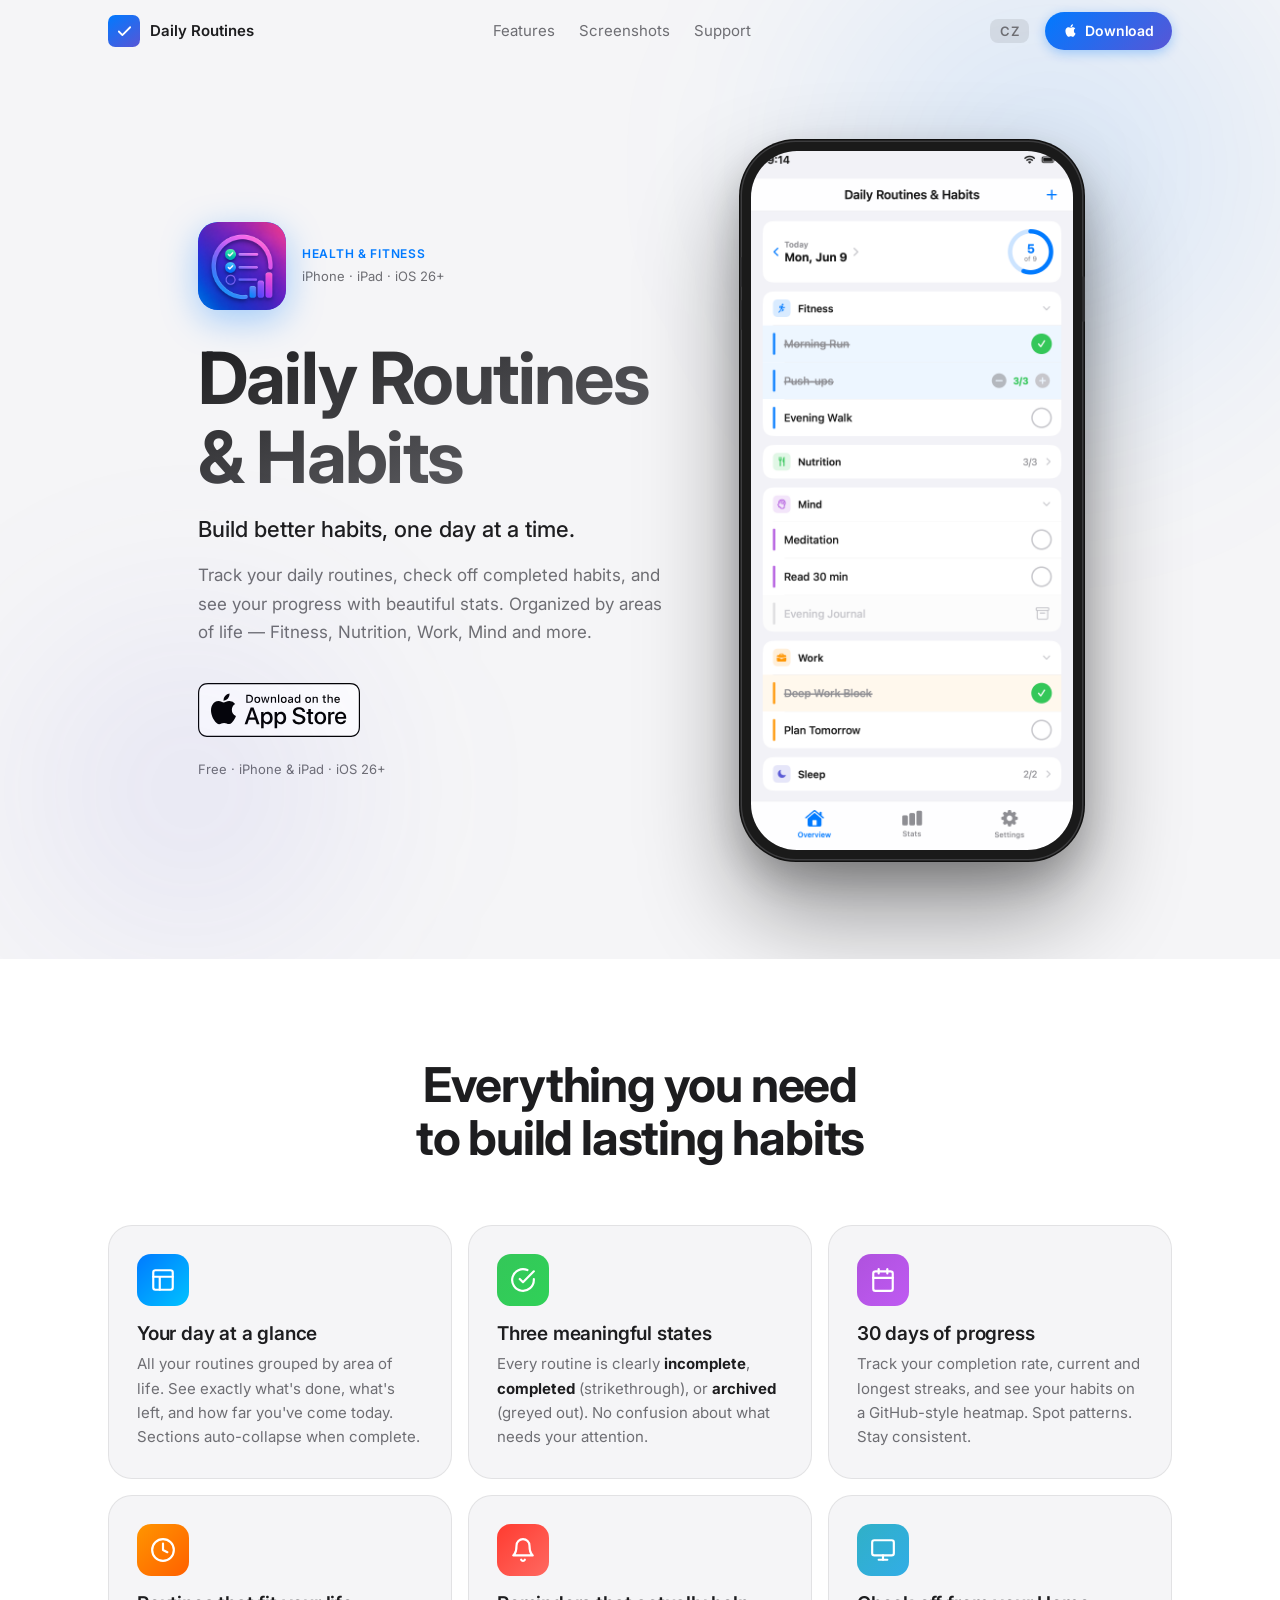
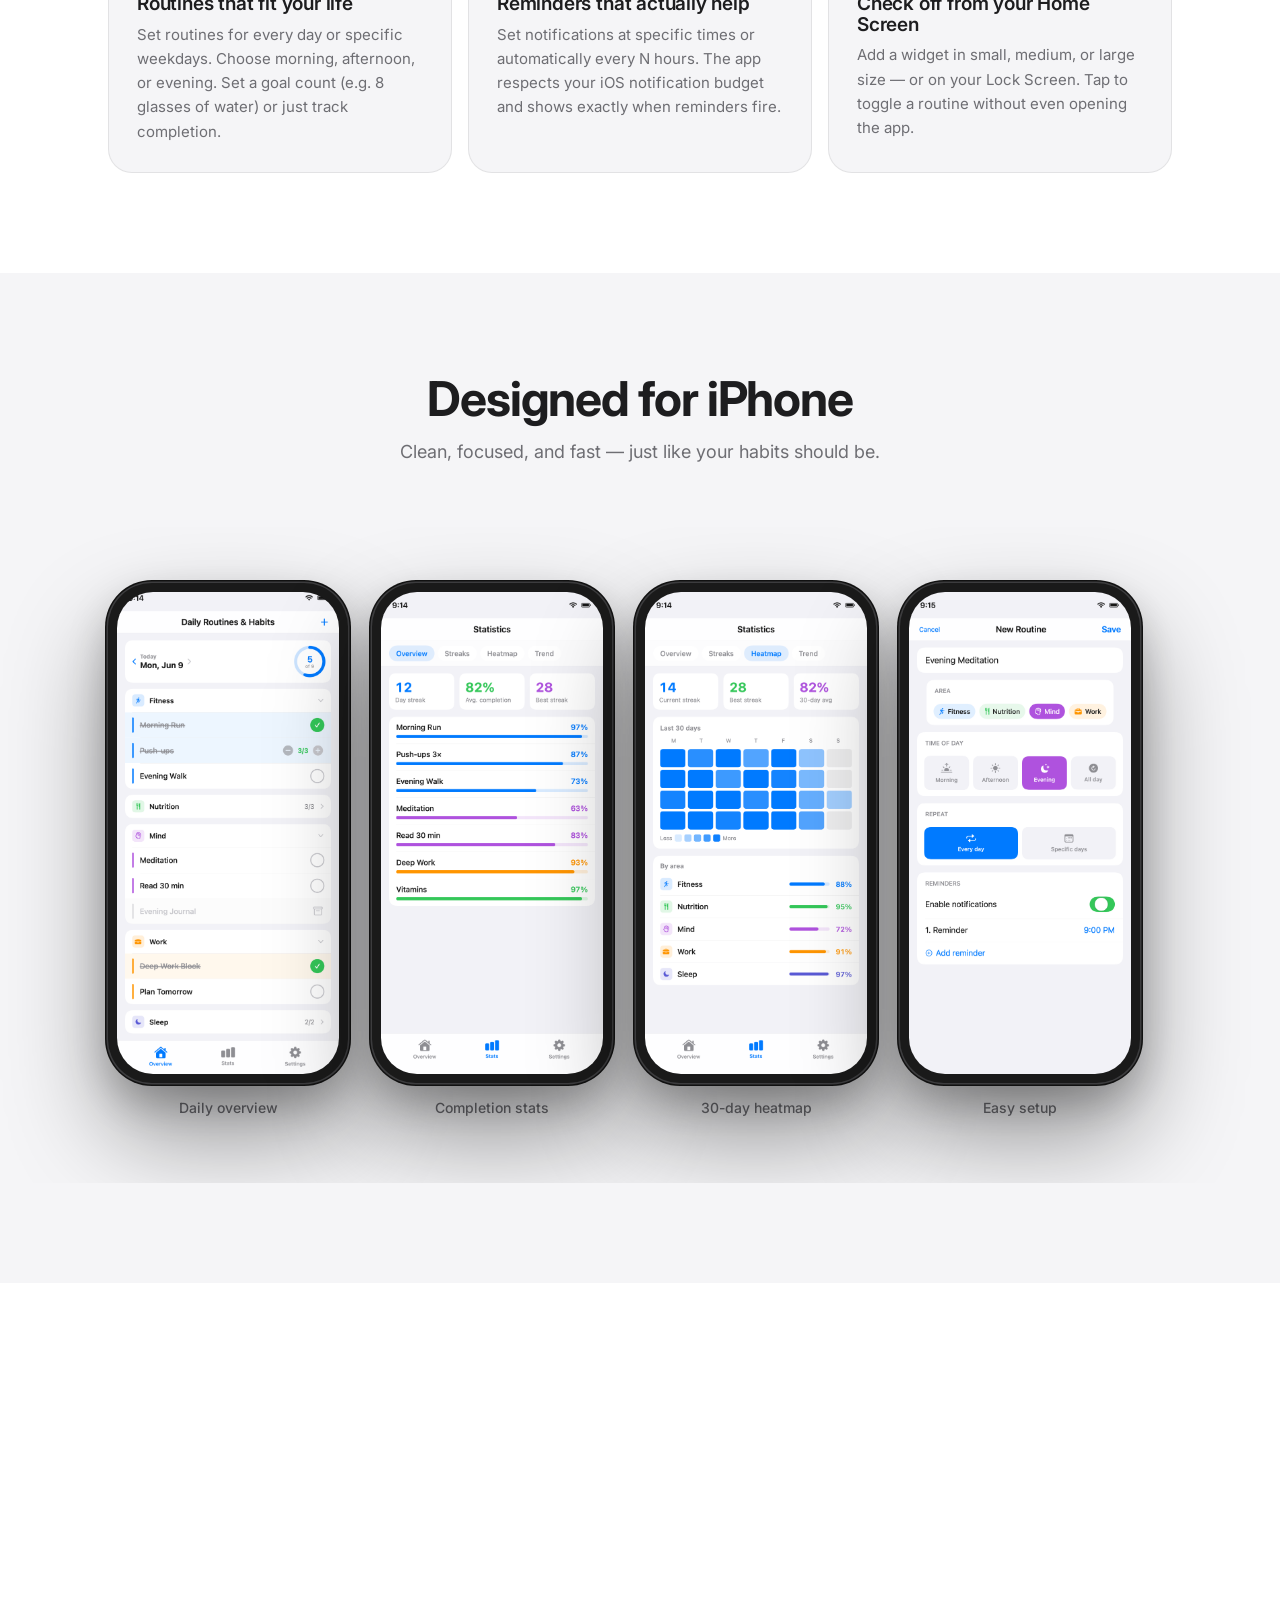
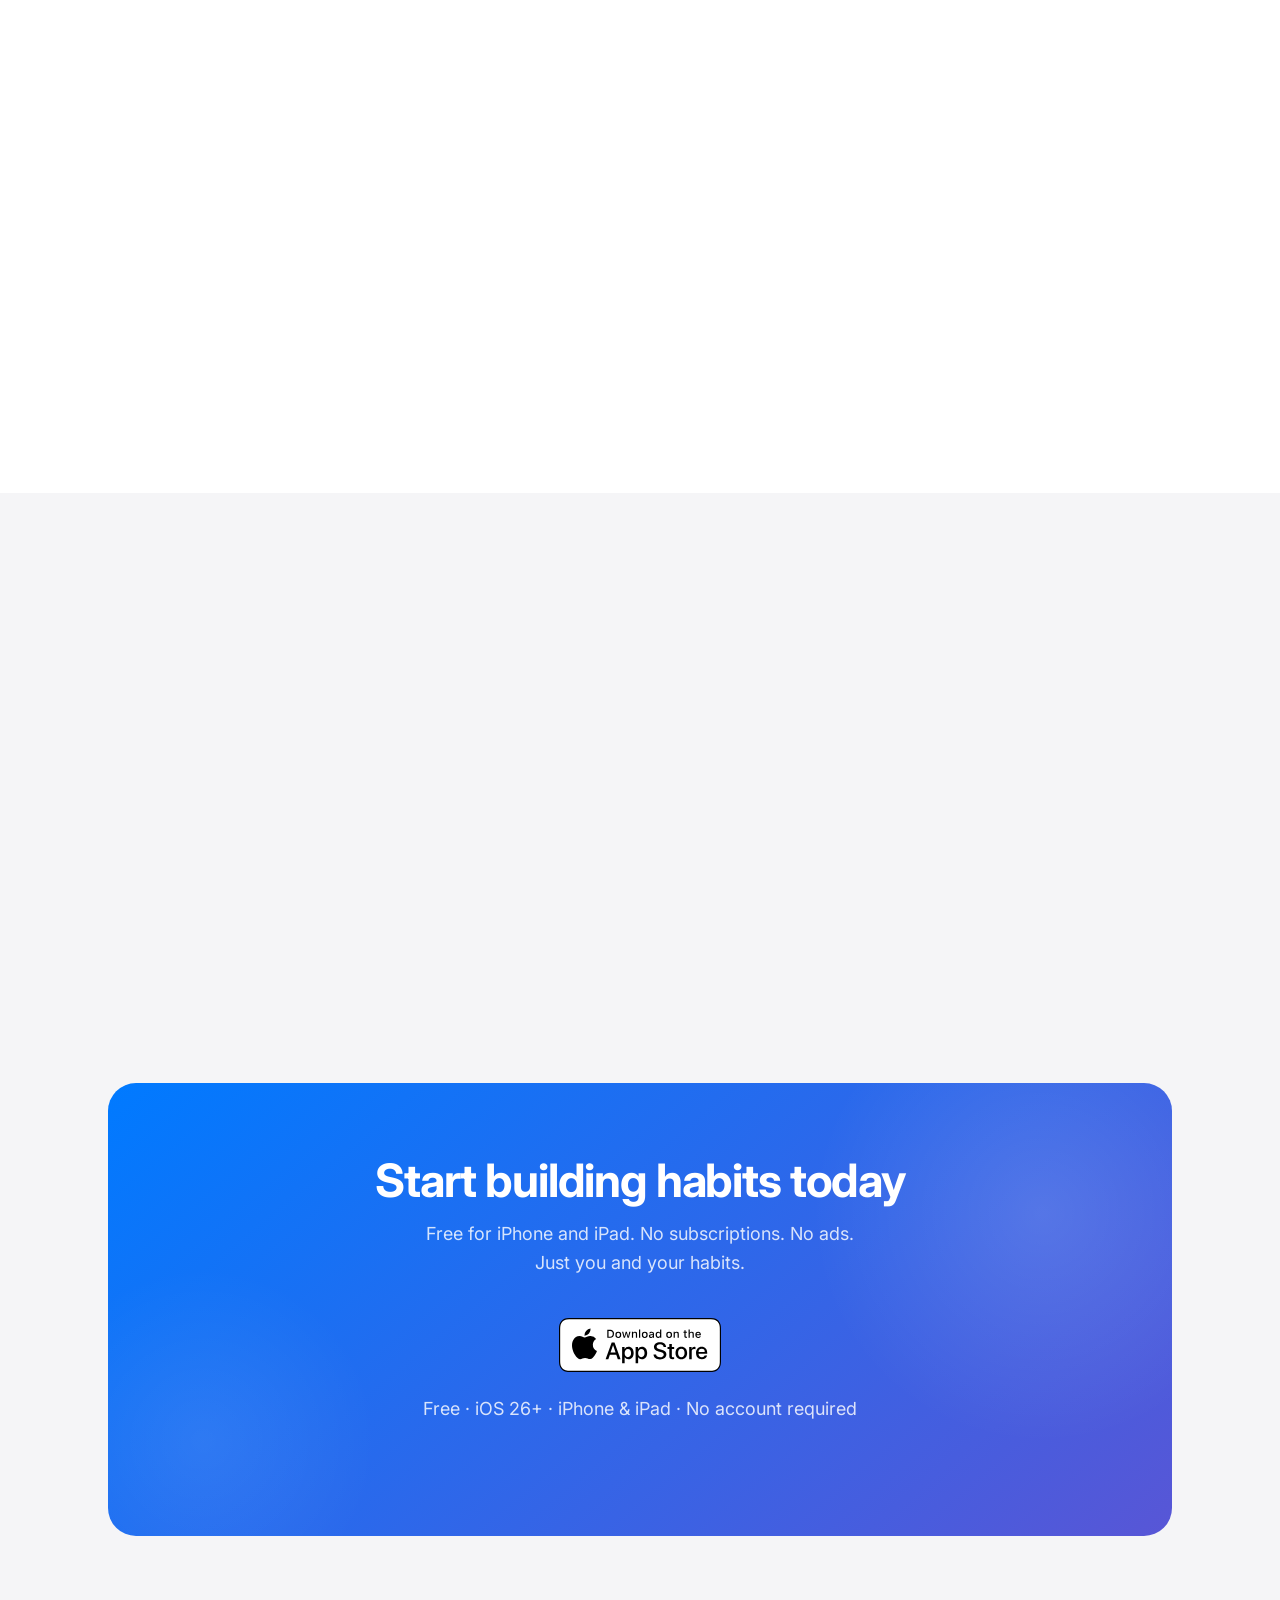
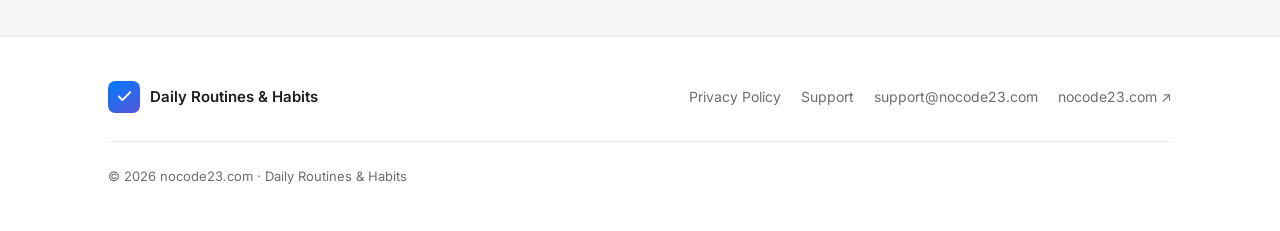
==== index.html @ 72123427 "[www] phone mockup: wider frame, no topbar overlay Hero phone 310×673 → 340×717, gallery 230×500 → 2" ====
<!DOCTYPE html>
<html lang="en">
<head>
  <meta charset="UTF-8">
  <meta name="viewport" content="width=device-width, initial-scale=1.0">
  <title>Daily Routines &amp; Habits — Build better habits, one day at a time</title>
  <meta name="description" content="Track your daily routines and stay consistent. Organize by areas of life, see 30-day stats, and check off habits from your Home Screen widget. Free for iPhone and iPad.">
  <meta property="og:title" content="Daily Routines &amp; Habits">
  <meta property="og:description" content="Build better habits, one day at a time. Free for iPhone and iPad.">
  <meta property="og:image" content="assets/images/01_dashboard.png">
  <meta property="og:type" content="website">
  <meta name="apple-itunes-app" content="app-id=XXXXXXXXX">
  <meta name="theme-color" content="#007AFF">
  <link rel="preconnect" href="https://fonts.googleapis.com">
  <link rel="preconnect" href="https://fonts.gstatic.com" crossorigin>
  <link href="https://fonts.googleapis.com/css2?family=Inter:wght@400;500;600;700&display=swap" rel="stylesheet">
  <link rel="stylesheet" href="assets/css/main.css">
</head>
<body>

<!-- ===================== NAVIGATION ===================== -->
<nav class="nav" id="nav">
  <div class="nav-inner">
    <a href="index.html" class="nav-logo">
      <!-- App icon: swap div for <img src="assets/images/app-icon.png"> when available -->
      <div class="app-icon app-icon--sm">
        <svg class="icon-fallback" viewBox="0 0 24 24" fill="none" stroke="white" stroke-width="2.5" stroke-linecap="round" stroke-linejoin="round" width="17" height="17">
          <polyline points="20 6 9 17 4 12"/>
        </svg>
      </div>
      <span>Daily Routines</span>
    </a>

    <div class="nav-links">
      <a href="#features"><span class="l-en">Features</span><span class="l-cs">Funkce</span></a>
      <a href="#screenshots"><span class="l-en">Screenshots</span><span class="l-cs">Screenshoty</span></a>
      <a href="support.html"><span class="l-en">Support</span><span class="l-cs">Podpora</span></a>
    </div>

    <div class="nav-right">
      <button class="lang-btn" id="langBtn" aria-label="Switch language">CZ</button>
      <a href="#" class="dl-btn dl-btn--sm" target="_blank" rel="noopener" aria-label="Download on the App Store">
        <svg viewBox="0 0 24 24" width="15" height="15">
          <path d="M18.71 19.5c-.83 1.24-1.71 2.45-3.05 2.47-1.34.03-1.77-.79-3.29-.79-1.53 0-2 .77-3.27.82-1.31.05-2.3-1.32-3.14-2.53C4.25 17 2.94 12.45 4.7 9.39c.87-1.52 2.43-2.48 4.12-2.51 1.28-.02 2.5.87 3.29.87.78 0 2.26-1.07 3.8-.91.65.03 2.47.26 3.64 1.98-.09.06-2.17 1.28-2.15 3.81.03 3.02 2.65 4.03 2.68 4.04-.03.07-.42 1.44-1.38 2.83M13 3.5c.73-.83 1.94-1.46 2.94-1.5.13 1.17-.34 2.35-1.04 3.19-.69.85-1.83 1.51-2.95 1.42-.15-1.15.41-2.35 1.05-3.11z"/>
        </svg>
        <span class="l-en">Download</span><span class="l-cs">Stáhnout</span>
      </a>
      <button class="hamburger" id="hamburger" aria-label="Menu" aria-expanded="false">
        <span></span><span></span><span></span>
      </button>
    </div>
  </div>

  <!-- Mobile drawer -->
  <div class="nav-drawer">
    <a href="#features"><span class="l-en">Features</span><span class="l-cs">Funkce</span></a>
    <a href="#screenshots"><span class="l-en">Screenshots</span><span class="l-cs">Screenshoty</span></a>
    <a href="support.html"><span class="l-en">Support</span><span class="l-cs">Podpora</span></a>
    <a href="privacy.html"><span class="l-en">Privacy Policy</span><span class="l-cs">Zásady ochrany</span></a>
    <a href="#" class="dl-btn" target="_blank" rel="noopener">
      <svg viewBox="0 0 24 24" width="15" height="15"><path d="M18.71 19.5c-.83 1.24-1.71 2.45-3.05 2.47-1.34.03-1.77-.79-3.29-.79-1.53 0-2 .77-3.27.82-1.31.05-2.3-1.32-3.14-2.53C4.25 17 2.94 12.45 4.7 9.39c.87-1.52 2.43-2.48 4.12-2.51 1.28-.02 2.5.87 3.29.87.78 0 2.26-1.07 3.8-.91.65.03 2.47.26 3.64 1.98-.09.06-2.17 1.28-2.15 3.81.03 3.02 2.65 4.03 2.68 4.04-.03.07-.42 1.44-1.38 2.83M13 3.5c.73-.83 1.94-1.46 2.94-1.5.13 1.17-.34 2.35-1.04 3.19-.69.85-1.83 1.51-2.95 1.42-.15-1.15.41-2.35 1.05-3.11z"/></svg>
      <span class="l-en">Download</span><span class="l-cs">Stáhnout</span>
    </a>
  </div>
</nav>


<!-- ===================== HERO ===================== -->
<section class="hero">
  <div class="hero-blob-1"></div>
  <div class="hero-blob-2"></div>

  <div class="hero-inner">
    <!-- Left: text -->
    <div class="hero-text reveal">
      <div class="hero-approw">
        <!-- App icon: swap div for <img> when you have app-icon.png -->
        <div class="app-icon app-icon--lg">
          <img class="icon-img" src="assets/images/app-icon.png" alt="Daily Routines icon" onerror="this.style.display='none'">
          <svg class="icon-fallback" viewBox="0 0 24 24" fill="none" stroke="white" stroke-width="2.5" stroke-linecap="round" stroke-linejoin="round" width="46" height="46">
            <polyline points="20 6 9 17 4 12"/>
          </svg>
        </div>
        <div class="hero-appmeta">
          <span class="hero-cat">
            <span class="l-en">Health &amp; Fitness</span>
            <span class="l-cs">Zdraví &amp; Fitness</span>
          </span>
          <span class="hero-platform">iPhone · iPad · iOS 26+</span>
        </div>
      </div>

      <h1 class="hero-h1">
        <span class="hero-h1-text">
          <span class="l-en">Daily Routines<br>&amp; Habits</span>
          <span class="l-cs">Denní rutiny<br>&amp; Návyky</span>
        </span>
      </h1>

      <p class="hero-tagline">
        <span class="l-en">Build better habits, one day at a time.</span>
        <span class="l-cs">Buduj lepší návyky, den za dnem.</span>
      </p>

      <p class="hero-desc">
        <span class="l-en">Track your daily routines, check off completed habits, and see your progress with beautiful stats. Organized by areas of life — Fitness, Nutrition, Work, Mind and more.</span>
        <span class="l-cs">Sleduj denní rutiny, odškrtávej splněné návyky a sleduj pokrok s krásnými statistikami. Organizováno podle oblastí života — Fitness, Výživa, Práce, Mysl a další.</span>
      </p>

      <a href="#" class="appstore-badge" target="_blank" rel="noopener" aria-label="Download on the App Store">
        <img src="assets/images/App_Store_Badge_US-UK_RGB_wht_092917.svg" alt="Download on the App Store">
      </a>

      <p class="hero-free">
        <span class="l-en">Free · iPhone &amp; iPad · iOS 26+</span>
        <span class="l-cs">Zdarma · iPhone &amp; iPad · iOS 26+</span>
      </p>
    </div>

    <!-- Right: phone mockup -->
    <div class="reveal-r">
      <div class="phone phone--hero">
        <div class="phone-screen">
          <picture>
            <source srcset="assets/images/01_dashboard_dark.png" media="(prefers-color-scheme: dark)">
            <img src="assets/images/01_dashboard.png" alt="Daily Routines dashboard" loading="eager">
          </picture>
        </div>
        <div class="phone-btn phone-btn--vu"></div>
        <div class="phone-btn phone-btn--vd"></div>
        <div class="phone-btn phone-btn--pw"></div>
      </div>
    </div>
  </div>
</section>


<!-- ===================== FEATURES ===================== -->
<section class="features section" id="features">
  <div class="container">
    <div class="section-header reveal">
      <h2>
        <span class="l-en">Everything you need<br>to build lasting habits</span>
        <span class="l-cs">Vše, co potřebuješ<br>k budování trvalých návyků</span>
      </h2>
    </div>

    <div class="feat-grid">

      <div class="feat-card reveal">
        <div class="feat-icon" style="background:linear-gradient(135deg,#007AFF,#00C2FF);">
          <svg viewBox="0 0 24 24" stroke-width="2" stroke-linecap="round" stroke-linejoin="round">
            <rect x="3" y="3" width="18" height="18" rx="2"/><path d="M3 9h18M9 21V9"/>
          </svg>
        </div>
        <h3>
          <span class="l-en">Your day at a glance</span>
          <span class="l-cs">Přehled dne na první pohled</span>
        </h3>
        <p>
          <span class="l-en">All your routines grouped by area of life. See exactly what's done, what's left, and how far you've come today. Sections auto-collapse when complete.</span>
          <span class="l-cs">Všechny rutiny seřazené podle oblastí života. Vidíš přesně co je hotovo, co zbývá a jak daleko jsi dnes. Sekce se automaticky sbalí, když jsou všechny rutiny splněny.</span>
        </p>
      </div>

      <div class="feat-card reveal">
        <div class="feat-icon" style="background:linear-gradient(135deg,#34C759,#30D158);">
          <svg viewBox="0 0 24 24" stroke-width="2" stroke-linecap="round" stroke-linejoin="round">
            <path d="M22 11.08V12a10 10 0 1 1-5.93-9.14"/>
            <polyline points="22 4 12 14.01 9 11.01"/>
          </svg>
        </div>
        <h3>
          <span class="l-en">Three meaningful states</span>
          <span class="l-cs">Tři srozumitelné stavy</span>
        </h3>
        <p>
          <span class="l-en">Every routine is clearly <strong>incomplete</strong>, <strong>completed</strong> (strikethrough), or <strong>archived</strong> (greyed out). No confusion about what needs your attention.</span>
          <span class="l-cs">Každá rutina je jasně <strong>nedokončená</strong>, <strong>dokončená</strong> (přeškrtnutá) nebo <strong>archivovaná</strong> (zešedlá). Bez zmatků o tom, co potřebuje tvou pozornost.</span>
        </p>
      </div>

      <div class="feat-card reveal">
        <div class="feat-icon" style="background:linear-gradient(135deg,#AF52DE,#BF5AF2);">
          <svg viewBox="0 0 24 24" stroke-width="2" stroke-linecap="round" stroke-linejoin="round">
            <rect x="3" y="4" width="18" height="18" rx="2"/><line x1="16" y1="2" x2="16" y2="6"/><line x1="8" y1="2" x2="8" y2="6"/><line x1="3" y1="10" x2="21" y2="10"/>
          </svg>
        </div>
        <h3>
          <span class="l-en">30 days of progress</span>
          <span class="l-cs">30 dní pokroku</span>
        </h3>
        <p>
          <span class="l-en">Track your completion rate, current and longest streaks, and see your habits on a GitHub-style heatmap. Spot patterns. Stay consistent.</span>
          <span class="l-cs">Sleduj míru splnění, aktuální a nejdelší série a vizualizuj návyky na GitHub-style tepelné mapě. Objevuj vzorce. Zůstaň konzistentní.</span>
        </p>
      </div>

      <div class="feat-card reveal">
        <div class="feat-icon" style="background:linear-gradient(135deg,#FF9500,#FF6000);">
          <svg viewBox="0 0 24 24" stroke-width="2" stroke-linecap="round" stroke-linejoin="round">
            <circle cx="12" cy="12" r="10"/><polyline points="12 6 12 12 16 14"/>
          </svg>
        </div>
        <h3>
          <span class="l-en">Routines that fit your life</span>
          <span class="l-cs">Rutiny přizpůsobené tvému životu</span>
        </h3>
        <p>
          <span class="l-en">Set routines for every day or specific weekdays. Choose morning, afternoon, or evening. Set a goal count (e.g. 8 glasses of water) or just track completion.</span>
          <span class="l-cs">Nastav rutiny na každý den nebo konkrétní dny v týdnu. Vyber ráno, odpoledne nebo večer. Nastav cílový počet (např. 8 sklenic vody) nebo jen sleduj splnění.</span>
        </p>
      </div>

      <div class="feat-card reveal">
        <div class="feat-icon" style="background:linear-gradient(135deg,#FF3B30,#FF6961);">
          <svg viewBox="0 0 24 24" stroke-width="2" stroke-linecap="round" stroke-linejoin="round">
            <path d="M18 8A6 6 0 0 0 6 8c0 7-3 9-3 9h18s-3-2-3-9"/>
            <path d="M13.73 21a2 2 0 0 1-3.46 0"/>
          </svg>
        </div>
        <h3>
          <span class="l-en">Reminders that actually help</span>
          <span class="l-cs">Připomínky, které skutečně pomáhají</span>
        </h3>
        <p>
          <span class="l-en">Set notifications at specific times or automatically every N hours. The app respects your iOS notification budget and shows exactly when reminders fire.</span>
          <span class="l-cs">Nastav oznámení v konkrétní časy nebo automaticky každých N hodin. Aplikace respektuje iOS limit oznámení a zobrazí přesně kdy každé připomínání zazvoní.</span>
        </p>
      </div>

      <div class="feat-card reveal">
        <div class="feat-icon" style="background:linear-gradient(135deg,#30B0C7,#32ADE6);">
          <svg viewBox="0 0 24 24" stroke-width="2" stroke-linecap="round" stroke-linejoin="round">
            <rect x="2" y="3" width="20" height="14" rx="2"/><line x1="8" y1="21" x2="16" y2="21"/><line x1="12" y1="17" x2="12" y2="21"/>
          </svg>
        </div>
        <h3>
          <span class="l-en">Check off from your Home Screen</span>
          <span class="l-cs">Odškrtávej z plochy</span>
        </h3>
        <p>
          <span class="l-en">Add a widget in small, medium, or large size — or on your Lock Screen. Tap to toggle a routine without even opening the app.</span>
          <span class="l-cs">Přidej widget v malé, střední nebo velké velikosti — nebo na uzamčenou obrazovku. Tapni pro přepnutí rutiny, aniž bys otevíral aplikaci.</span>
        </p>
      </div>

    </div>
  </div>
</section>


<!-- ===================== SCREENSHOTS ===================== -->
<section class="screenshots section" id="screenshots">
  <div class="container">
    <div class="section-header reveal">
      <h2>
        <span class="l-en">Designed for iPhone</span>
        <span class="l-cs">Navrženo pro iPhone</span>
      </h2>
      <p class="section-sub">
        <span class="l-en">Clean, focused, and fast — just like your habits should be.</span>
        <span class="l-cs">Čisté, přehledné a rychlé — stejně jako tvoje návyky by měly být.</span>
      </p>
    </div>
  </div>

  <div class="ss-scroll">
    <div class="ss-track">

      <div class="ss-item reveal">
        <div class="phone phone--gallery">
          <div class="phone-screen">
            <picture>
              <source srcset="assets/images/01_dashboard_dark.png" media="(prefers-color-scheme: dark)">
              <img src="assets/images/01_dashboard.png" alt="Daily overview" loading="lazy">
            </picture>
          </div>
        </div>
        <p class="ss-label">
          <span class="l-en">Daily overview</span>
          <span class="l-cs">Denní přehled</span>
        </p>
      </div>

      <div class="ss-item reveal">
        <div class="phone phone--gallery">
          <div class="phone-screen">
            <picture>
              <source srcset="assets/images/02_stats_overview_dark.png" media="(prefers-color-scheme: dark)">
              <img src="assets/images/02_stats_overview.png" alt="Completion stats" loading="lazy">
            </picture>
          </div>
        </div>
        <p class="ss-label">
          <span class="l-en">Completion stats</span>
          <span class="l-cs">Statistiky splnění</span>
        </p>
      </div>

      <div class="ss-item reveal">
        <div class="phone phone--gallery">
          <div class="phone-screen">
            <picture>
              <source srcset="assets/images/03_stats_heatmap_dark.png" media="(prefers-color-scheme: dark)">
              <img src="assets/images/03_stats_heatmap.png" alt="30-day heatmap" loading="lazy">
            </picture>
          </div>
        </div>
        <p class="ss-label">
          <span class="l-en">30-day heatmap</span>
          <span class="l-cs">30denní tepelná mapa</span>
        </p>
      </div>

      <div class="ss-item reveal">
        <div class="phone phone--gallery">
          <div class="phone-screen">
            <picture>
              <source srcset="assets/images/04_add_routine_dark.png" media="(prefers-color-scheme: dark)">
              <img src="assets/images/04_add_routine.png" alt="Easy setup" loading="lazy">
            </picture>
          </div>
        </div>
        <p class="ss-label">
          <span class="l-en">Easy setup</span>
          <span class="l-cs">Snadné nastavení</span>
        </p>
      </div>

    </div>
  </div>
</section>


<!-- ===================== HOW IT WORKS ===================== -->
<section class="howto section">
  <div class="container">
    <div class="section-header reveal">
      <h2>
        <span class="l-en">Simple by design</span>
        <span class="l-cs">Jednoduché od začátku</span>
      </h2>
      <p class="section-sub">
        <span class="l-en">From setup to streak in minutes.</span>
        <span class="l-cs">Od nastavení k sérii za minuty.</span>
      </p>
    </div>

    <div class="steps-wrap">

      <div class="step reveal">
        <div class="step-num">1</div>
        <div class="step-body">
          <h3>
            <span class="l-en">Add your routines</span>
            <span class="l-cs">Přidej své rutiny</span>
          </h3>
          <p>
            <span class="l-en">Create routines and assign them to areas of life. Set when you want to do them and how often.</span>
            <span class="l-cs">Vytvoř rutiny a přiřaď je k oblastem života. Nastav kdy je chceš dělat a jak často.</span>
          </p>
        </div>
      </div>

      <div class="step reveal">
        <div class="step-num">2</div>
        <div class="step-body">
          <h3>
            <span class="l-en">Check them off daily</span>
            <span class="l-cs">Každý den je odškrtávej</span>
          </h3>
          <p>
            <span class="l-en">Open the app each day and mark routines as complete. Swipe to edit, archive, or delete.</span>
            <span class="l-cs">Každý den otevři aplikaci a označ rutiny jako splněné. Přejeď pro úpravu, archivaci nebo smazání.</span>
          </p>
        </div>
      </div>

      <div class="step reveal">
        <div class="step-num">3</div>
        <div class="step-body">
          <h3>
            <span class="l-en">Watch your streaks grow</span>
            <span class="l-cs">Sleduj jak rostou tvé série</span>
          </h3>
          <p>
            <span class="l-en">The app tracks your consistency over 30 days with streaks, averages, and a visual heatmap.</span>
            <span class="l-cs">Aplikace sleduje tvou konzistenci za 30 dní pomocí sérií, průměrů a vizuální tepelné mapy.</span>
          </p>
        </div>
      </div>

      <div class="step reveal">
        <div class="step-num">4</div>
        <div class="step-body">
          <h3>
            <span class="l-en">Never miss a beat</span>
            <span class="l-cs">Nikdy nezapomeň</span>
          </h3>
          <p>
            <span class="l-en">Set reminders and add a widget to stay on track without extra effort.</span>
            <span class="l-cs">Nastav připomínání a přidej widget, aby ses udržel na správné cestě bez extra úsilí.</span>
          </p>
        </div>
      </div>

    </div>
  </div>
</section>


<!-- ===================== AREAS ===================== -->
<section class="section">
  <div class="container">
    <div class="section-header reveal">
      <h2>
        <span class="l-en">Organized by what matters</span>
        <span class="l-cs">Organizované podle toho, na čem záleží</span>
      </h2>
      <p class="section-sub">
        <span class="l-en">Start with 6 built-in areas or create your own with custom icons and colors.</span>
        <span class="l-cs">Začni s 6 přednastavenými oblastmi nebo si vytvoř vlastní s ikonami a barvami podle tebe.</span>
      </p>
    </div>

    <div class="areas-grid reveal">
      <div class="area-chip" style="--area-c:#007AFF;">
        <span class="area-emoji">🏃</span>
        <span class="l-en">Fitness</span>
        <span class="l-cs">Fitness</span>
      </div>
      <div class="area-chip" style="--area-c:#34C759;">
        <span class="area-emoji">🥗</span>
        <span class="l-en">Nutrition</span>
        <span class="l-cs">Výživa</span>
      </div>
      <div class="area-chip" style="--area-c:#FF9500;">
        <span class="area-emoji">💼</span>
        <span class="l-en">Work</span>
        <span class="l-cs">Práce</span>
      </div>
      <div class="area-chip" style="--area-c:#AF52DE;">
        <span class="area-emoji">🧠</span>
        <span class="l-en">Mind</span>
        <span class="l-cs">Mysl</span>
      </div>
      <div class="area-chip" style="--area-c:#007AFF;">
        <span class="area-emoji">✨</span>
        <span class="l-en">Hygiene</span>
        <span class="l-cs">Hygiena</span>
      </div>
      <div class="area-chip" style="--area-c:#5856D6;">
        <span class="area-emoji">🌙</span>
        <span class="l-en">Sleep</span>
        <span class="l-cs">Spánek</span>
      </div>
    </div>
  </div>
</section>


<!-- ===================== CTA ===================== -->
<section class="section" id="download">
  <div class="container">
    <div class="cta-card reveal">
      <h2>
        <span class="l-en">Start building habits today</span>
        <span class="l-cs">Začni budovat návyky ještě dnes</span>
      </h2>
      <p>
        <span class="l-en">Free for iPhone and iPad. No subscriptions. No ads. Just you and your habits.</span>
        <span class="l-cs">Zdarma pro iPhone a iPad. Žádná předplatná. Žádné reklamy. Jen ty a tvé návyky.</span>
      </p>
      <a href="#" class="appstore-badge" target="_blank" rel="noopener" aria-label="Download on the App Store">
        <img src="assets/images/App_Store_Badge_US-UK_RGB_wht_092917.svg" alt="Download on the App Store">
      </a>
      <p class="cta-meta">
        <span class="l-en">Free · iOS 26+ · iPhone &amp; iPad · No account required</span>
        <span class="l-cs">Zdarma · iOS 26+ · iPhone &amp; iPad · Bez registrace</span>
      </p>
    </div>
  </div>
</section>


<!-- ===================== FOOTER ===================== -->
<footer class="footer">
  <div class="container">
    <div class="footer-row">
      <div class="footer-brand">
        <div class="app-icon app-icon--sm">
          <svg class="icon-fallback" viewBox="0 0 24 24" fill="none" stroke="white" stroke-width="2.5" stroke-linecap="round" stroke-linejoin="round" width="17" height="17">
            <polyline points="20 6 9 17 4 12"/>
          </svg>
        </div>
        <span>Daily Routines &amp; Habits</span>
      </div>
      <nav class="footer-nav">
        <a href="privacy.html">
          <span class="l-en">Privacy Policy</span>
          <span class="l-cs">Zásady ochrany</span>
        </a>
        <a href="support.html">
          <span class="l-en">Support</span>
          <span class="l-cs">Podpora</span>
        </a>
        <a href="mailto:support@nocode23.com">support@nocode23.com</a>
        <a href="https://nocode23.com" target="_blank" rel="noopener">nocode23.com ↗</a>
      </nav>
    </div>
    <p class="footer-copy">© 2026 nocode23.com · Daily Routines &amp; Habits</p>
  </div>
</footer>

<script src="assets/js/main.js"></script>
</body>
</html>
---- assets/css/main.css ----
/* =============================================
   Daily Routines & Habits — main.css
   ============================================= */

/* --- Variables --- */
:root {
  --blue:   #007AFF;
  --green:  #34C759;
  --purple: #AF52DE;
  --orange: #FF9500;
  --red:    #FF3B30;
  --teal:   #30B0C7;
  --indigo: #5856D6;

  --bg:          #F5F5F7;
  --bg-alt:      #FFFFFF;
  --card:        #FFFFFF;
  --card-glass:  rgba(255, 255, 255, 0.78);
  --text:        #1D1D1F;
  --text-2:      #6E6E73;
  --border:      rgba(0, 0, 0, 0.08);
  --shadow-sm:   rgba(0, 0, 0, 0.06);
  --shadow-md:   rgba(0, 0, 0, 0.12);

  --r-phone: 46px;
  --r-xl:    24px;
  --r-lg:    18px;
  --r-md:    12px;

  --section-v: 100px;
}

@media (prefers-color-scheme: dark) {
  :root {
    --bg:         #000000;
    --bg-alt:     #0D0D0D;
    --card:       #1C1C1E;
    --card-glass: rgba(20, 20, 22, 0.80);
    --text:       #F5F5F7;
    --text-2:     #86868B;
    --border:     rgba(255, 255, 255, 0.10);
    --shadow-sm:  rgba(0, 0, 0, 0.25);
    --shadow-md:  rgba(0, 0, 0, 0.45);
  }
}

/* --- Reset --- */
*, *::before, *::after { box-sizing: border-box; margin: 0; padding: 0; }
html { scroll-behavior: smooth; -webkit-text-size-adjust: 100%; }
body {
  font-family: -apple-system, BlinkMacSystemFont, 'SF Pro Text', 'Inter', system-ui, sans-serif;
  background: var(--bg);
  color: var(--text);
  line-height: 1.6;
  overflow-x: hidden;
  -webkit-font-smoothing: antialiased;
}
img { max-width: 100%; height: auto; display: block; }
a { color: var(--blue); text-decoration: none; }
a:hover { text-decoration: underline; }
button { cursor: pointer; }

/* --- Typography --- */
h1, h2, h3, h4 {
  font-family: -apple-system, BlinkMacSystemFont, 'SF Pro Display', 'Inter', system-ui, sans-serif;
  line-height: 1.1;
  letter-spacing: -0.025em;
}
h1 { font-size: clamp(40px, 6vw, 72px); font-weight: 700; }
h2 { font-size: clamp(28px, 4vw, 48px); font-weight: 700; }
h3 { font-size: 19px; font-weight: 600; letter-spacing: -0.01em; }

/* --- i18n --- */
.l-cs        { display: none; }
.l-cs-block  { display: none; }
[lang="cs"] .l-en       { display: none; }
[lang="cs"] .l-cs       { display: inline; }
[lang="cs"] .l-cs-block { display: block; }
[lang="cs"] .l-en-block { display: none; }

/* --- Layout --- */
.container {
  max-width: 1120px;
  margin: 0 auto;
  padding: 0 28px;
}
.section { padding: var(--section-v) 0; }

.section-header {
  text-align: center;
  margin-bottom: 60px;
}
.section-header h2 { margin-bottom: 12px; }
.section-sub {
  font-size: 18px;
  color: var(--text-2);
  max-width: 520px;
  margin: 0 auto;
  line-height: 1.6;
}

/* --- Reveal Animations --- */
.reveal, .reveal-r {
  opacity: 0;
  transition:
    opacity  0.7s cubic-bezier(0.16, 1, 0.3, 1),
    transform 0.7s cubic-bezier(0.16, 1, 0.3, 1);
}
.reveal   { transform: translateY(32px); }
.reveal-r { transform: translateX(52px); transition-delay: 0.08s; }
.reveal.in, .reveal-r.in { opacity: 1; transform: none; }

/* --- App Icon --- */
.app-icon {
  position: relative;
  border-radius: 22.5%;
  background: linear-gradient(145deg, #007AFF 0%, #5856D6 100%);
  display: flex;
  align-items: center;
  justify-content: center;
  flex-shrink: 0;
  overflow: hidden;
}
.app-icon--lg { width: 88px; height: 88px; box-shadow: 0 10px 36px rgba(0, 122, 255, 0.35); }
.app-icon--lg svg { width: 46px; height: 46px; }
.app-icon--sm { width: 32px; height: 32px; }
.app-icon--sm svg { width: 17px; height: 17px; }
.app-icon img.icon-img {
  position: absolute;
  inset: 0;
  width: 100%;
  height: 100%;
  object-fit: cover;
  z-index: 2;
  border-radius: inherit;
}
.app-icon .icon-fallback { z-index: 1; position: relative; }

/* --- Download Button --- */
.dl-btn {
  display: inline-flex;
  align-items: center;
  gap: 9px;
  background: linear-gradient(135deg, #007AFF 0%, #5856D6 100%);
  color: #fff;
  padding: 13px 26px;
  border-radius: 100px;
  font-size: 17px;
  font-weight: 600;
  letter-spacing: -0.01em;
  text-decoration: none;
  user-select: none;
  box-shadow: 0 4px 18px rgba(0, 122, 255, 0.38);
  transition: transform 0.2s ease, box-shadow 0.2s ease, filter 0.2s ease;
}
.dl-btn svg { fill: #fff; flex-shrink: 0; }
.dl-btn:hover {
  transform: translateY(-2px);
  box-shadow: 0 8px 28px rgba(0, 122, 255, 0.52);
  filter: brightness(1.08);
  text-decoration: none;
  color: #fff;
}
.dl-btn:active { transform: scale(0.96); filter: brightness(0.96); }

/* Nav size variant */
.dl-btn--sm {
  font-size: 14px;
  padding: 8px 18px;
  gap: 7px;
  box-shadow: 0 3px 12px rgba(0, 122, 255, 0.32);
}

/* --- App Store Badge (hero + CTA) --- */
.appstore-badge {
  display: inline-block;
  text-decoration: none;
  transition: opacity 0.2s, transform 0.18s;
}
.appstore-badge:hover { opacity: 0.82; transform: translateY(-2px); text-decoration: none; }
.appstore-badge:active { transform: scale(0.97); }
.appstore-badge img { display: block; height: 54px; width: auto; }

/* --- Navigation --- */
.nav {
  position: fixed;
  top: 0; left: 0; right: 0;
  z-index: 200;
  transition: background 0.3s, border-color 0.3s, backdrop-filter 0.3s;
}
.nav.scrolled {
  background: var(--card-glass);
  backdrop-filter: blur(24px) saturate(1.8);
  -webkit-backdrop-filter: blur(24px) saturate(1.8);
  border-bottom: 1px solid var(--border);
}
.nav-inner {
  max-width: 1120px;
  margin: 0 auto;
  padding: 0 28px;
  height: 62px;
  display: flex;
  align-items: center;
  justify-content: space-between;
  gap: 24px;
}
.nav-logo {
  display: flex;
  align-items: center;
  gap: 10px;
  color: var(--text);
  font-weight: 600;
  font-size: 15px;
  flex-shrink: 0;
}
.nav-logo:hover { text-decoration: none; }

.nav-links {
  display: flex;
  align-items: center;
  gap: 24px;
}
.nav-links a {
  color: var(--text-2);
  font-size: 15px;
  font-weight: 400;
  transition: color 0.2s;
}
.nav-links a:hover { color: var(--text); text-decoration: none; }
.nav-cta { color: var(--blue) !important; font-weight: 500 !important; }

.nav-right { display: flex; align-items: center; gap: 16px; }

.lang-btn {
  font-size: 13px;
  font-weight: 600;
  color: var(--text-2);
  background: var(--border);
  border: none;
  padding: 4px 10px;
  border-radius: 8px;
  font-family: inherit;
  letter-spacing: 0.04em;
  transition: color 0.2s, background 0.2s;
}
.lang-btn:hover { color: var(--text); }

.hamburger {
  display: none;
  flex-direction: column;
  justify-content: center;
  align-items: center;
  gap: 5px;
  width: 36px;
  height: 36px;
  background: none;
  border: none;
  padding: 4px;
}
.hamburger span {
  display: block;
  height: 1.5px;
  width: 22px;
  background: var(--text);
  border-radius: 2px;
  transition: all 0.3s cubic-bezier(0.16, 1, 0.3, 1);
  transform-origin: center;
}
.nav.open .hamburger span:nth-child(1) { transform: translateY(6.5px) rotate(45deg); }
.nav.open .hamburger span:nth-child(2) { opacity: 0; transform: scaleX(0); }
.nav.open .hamburger span:nth-child(3) { transform: translateY(-6.5px) rotate(-45deg); }

/* Mobile nav drawer */
.nav-drawer {
  display: none;
  flex-direction: column;
  gap: 4px;
  padding: 8px 20px 16px;
  background: var(--card-glass);
  backdrop-filter: blur(24px) saturate(1.8);
  -webkit-backdrop-filter: blur(24px) saturate(1.8);
  border-bottom: 1px solid var(--border);
}
.nav.open .nav-drawer { display: flex; }
.nav-drawer a {
  color: var(--text);
  font-size: 16px;
  font-weight: 500;
  padding: 12px 8px;
  border-bottom: 1px solid var(--border);
}
.nav-drawer a:last-child { border-bottom: none; }
.nav-drawer .dl-btn {
  border-bottom: none;
  margin-top: 8px;
  align-self: flex-start;
  padding: 10px 20px;
  font-size: 14px;
  color: #fff;
  gap: 7px;
}
.nav-drawer .dl-btn:hover { color: #fff; }
.nav-drawer a:hover { text-decoration: none; color: var(--blue); }

/* --- Phone Mockup --- */
.phone {
  position: relative;
  background: #1A1A1A;
  border-radius: var(--r-phone);
  padding: 9px;
  box-shadow:
    0 0 0 1.5px #3C3C3E,
    0 0 0 3px #111,
    0 50px 100px rgba(0,0,0,0.42),
    0 18px 40px rgba(0,0,0,0.22);
  flex-shrink: 0;
}
.phone-screen {
  width: 100%;
  height: 100%;
  border-radius: calc(var(--r-phone) - 10px);
  overflow: hidden;
  background: #000;
  /* Fix blurry images in Safari with overflow+border-radius */
  -webkit-transform: translateZ(0);
  transform: translateZ(0);
  -webkit-backface-visibility: hidden;
  backface-visibility: hidden;
}
.phone-screen picture,
.phone-screen img {
  width: 100%;
  height: 100%;
  display: block;
  object-fit: cover;
  object-position: top center;
  -webkit-backface-visibility: hidden;
  backface-visibility: hidden;
}
.phone-btn {
  position: absolute;
  background: #2C2C2E;
  border-radius: 2px;
}
.phone-btn--vu { left: -2.5px; top: 115px; width: 2.5px; height: 30px; }
.phone-btn--vd { left: -2.5px; top: 158px; width: 2.5px; height: 30px; }
.phone-btn--pw { right: -2.5px; top: 134px; width: 2.5px; height: 46px; }

/* Hero phone — 340×717 matches screenshot ratio 1320:2868 = 0.460 → no cropping */
.phone--hero {
  width: 340px;
  height: 717px;
  border-radius: 54px;
  animation: float 4.5s ease-in-out infinite;
  will-change: transform;
  -webkit-backface-visibility: hidden;
  backface-visibility: hidden;
}
.phone--hero .phone-screen { border-radius: 46px; }

/* Gallery phones — 240×500 matches same ratio → no cropping */
.phone--gallery {
  width: 240px;
  height: 500px;
  border-radius: 44px;
}
.phone--gallery .phone-screen { border-radius: 36px; }

@keyframes float {
  0%, 100% { transform: translateY(0); }
  50% { transform: translateY(-16px); }
}

/* --- Hero --- */
.hero {
  min-height: 100vh;
  display: flex;
  align-items: center;
  padding-top: 62px;
  position: relative;
  overflow: hidden;
}
.hero-blob-1,
.hero-blob-2 {
  position: absolute;
  border-radius: 50%;
  pointer-events: none;
  filter: blur(80px);
}
.hero-blob-1 {
  width: 700px; height: 700px;
  top: -180px; right: -120px;
  background: radial-gradient(circle, rgba(0,122,255,0.13) 0%, transparent 70%);
}
.hero-blob-2 {
  width: 500px; height: 500px;
  bottom: -80px; left: -60px;
  background: radial-gradient(circle, rgba(88,86,214,0.11) 0%, transparent 70%);
}
.hero-inner {
  max-width: 1120px;
  margin: 0 auto;
  padding: 80px 28px 100px;
  display: grid;
  grid-template-columns: 1fr auto;
  gap: 64px;
  align-items: center;
}
.hero-text { max-width: 560px; }

.hero-approw {
  display: flex;
  align-items: center;
  gap: 16px;
  margin-bottom: 28px;
}
.hero-appmeta { display: flex; flex-direction: column; gap: 3px; }
.hero-cat {
  font-size: 12px;
  font-weight: 600;
  color: var(--blue);
  letter-spacing: 0.06em;
  text-transform: uppercase;
}
.hero-platform {
  font-size: 13px;
  color: var(--text-2);
}

.hero-h1 {
  margin-bottom: 16px;
}
.hero-h1-text {
  display: block;
  background: linear-gradient(160deg, var(--text) 0%, var(--text-2) 100%);
  -webkit-background-clip: text;
  -webkit-text-fill-color: transparent;
  background-clip: text;
}

.hero-tagline {
  font-size: clamp(17px, 2.2vw, 22px);
  font-weight: 500;
  color: var(--text);
  margin-bottom: 14px;
  -webkit-text-fill-color: var(--text);
}
.hero-desc {
  font-size: 17px;
  color: var(--text-2);
  line-height: 1.68;
  margin-bottom: 36px;
  max-width: 480px;
}
.hero-free {
  margin-top: 14px;
  font-size: 13px;
  color: var(--text-2);
}

/* --- Features --- */
.features { background: var(--bg-alt); }
.feat-grid {
  display: grid;
  grid-template-columns: repeat(3, 1fr);
  gap: 16px;
}
.feat-card {
  background: var(--bg);
  border: 1px solid var(--border);
  border-radius: var(--r-xl);
  padding: 28px;
  transition: transform 0.3s ease, box-shadow 0.3s ease,
              opacity 0.7s cubic-bezier(0.16, 1, 0.3, 1),
              translate 0.7s cubic-bezier(0.16, 1, 0.3, 1);
}
.feat-card:hover { transform: translateY(-4px); box-shadow: 0 14px 48px var(--shadow-md); }

/* Stagger delays */
.feat-card:nth-child(1) { transition-delay: 0.00s; }
.feat-card:nth-child(2) { transition-delay: 0.07s; }
.feat-card:nth-child(3) { transition-delay: 0.14s; }
.feat-card:nth-child(4) { transition-delay: 0.07s; }
.feat-card:nth-child(5) { transition-delay: 0.14s; }
.feat-card:nth-child(6) { transition-delay: 0.21s; }

.feat-icon {
  width: 52px;
  height: 52px;
  border-radius: 14px;
  display: flex;
  align-items: center;
  justify-content: center;
  margin-bottom: 18px;
}
.feat-icon svg { width: 26px; height: 26px; color: #fff; stroke: #fff; fill: none; }
.feat-card h3 { margin-bottom: 8px; }
.feat-card p {
  font-size: 15px;
  color: var(--text-2);
  line-height: 1.62;
}
.feat-card strong { color: var(--text); }

/* --- Screenshots --- */
.screenshots { overflow: hidden; }
.ss-scroll {
  overflow-x: auto;
  -webkit-overflow-scrolling: touch;
  scrollbar-width: none;
  padding: 16px 0 48px;
  cursor: grab;
}
.ss-scroll:active { cursor: grabbing; }
.ss-scroll::-webkit-scrollbar { display: none; }
.ss-track {
  display: flex;
  gap: 24px;
  padding: 16px calc((100vw - 1120px) / 2 + 28px);
  width: max-content;
  align-items: flex-end;
}
.ss-item {
  display: flex;
  flex-direction: column;
  align-items: center;
  gap: 14px;
  transition: opacity 0.7s cubic-bezier(0.16, 1, 0.3, 1),
              transform 0.7s cubic-bezier(0.16, 1, 0.3, 1);
}
.ss-item:nth-child(2) { padding-top: 24px; }
.ss-item:nth-child(3) { padding-top: 12px; }
.ss-label {
  font-size: 14px;
  color: var(--text-2);
  font-weight: 500;
}

/* --- How it works --- */
.howto { background: var(--bg-alt); }
.steps-wrap {
  max-width: 640px;
  margin: 0 auto;
}
.step {
  display: flex;
  gap: 24px;
  position: relative;
  padding-bottom: 44px;
}
.step:last-child { padding-bottom: 0; }
.step:not(:last-child)::after {
  content: '';
  position: absolute;
  left: 19px;
  top: 48px;
  bottom: 0;
  width: 1px;
  background: var(--border);
}
.step-num {
  width: 40px;
  height: 40px;
  border-radius: 50%;
  background: var(--blue);
  color: #fff;
  display: flex;
  align-items: center;
  justify-content: center;
  font-weight: 700;
  font-size: 16px;
  flex-shrink: 0;
  z-index: 1;
}
.step-body { padding-top: 8px; }
.step-body h3 { margin-bottom: 6px; }
.step-body p { font-size: 16px; color: var(--text-2); line-height: 1.65; }

/* --- Areas --- */
.areas-grid {
  display: flex;
  flex-wrap: wrap;
  gap: 12px;
  justify-content: center;
  max-width: 680px;
  margin: 0 auto;
}
.area-chip {
  display: flex;
  align-items: center;
  gap: 8px;
  padding: 11px 20px;
  background: var(--card);
  border: 1.5px solid var(--area-c, var(--blue));
  border-radius: 100px;
  font-size: 15px;
  font-weight: 500;
  color: var(--area-c, var(--blue));
  transition: transform 0.2s ease, background 0.2s ease;
}
.area-chip:hover { transform: scale(1.06); }
.area-emoji { font-size: 17px; line-height: 1; }

/* --- CTA --- */
.cta-card {
  background: linear-gradient(140deg, #007AFF 0%, #5856D6 100%);
  border-radius: 28px;
  padding: 72px 48px;
  text-align: center;
  position: relative;
  overflow: hidden;
}
.cta-card::before {
  content: '';
  position: absolute;
  top: -120px; right: -120px;
  width: 500px; height: 500px;
  background: radial-gradient(circle, rgba(255,255,255,0.13) 0%, transparent 65%);
  pointer-events: none;
}
.cta-card::after {
  content: '';
  position: absolute;
  bottom: -80px; left: -80px;
  width: 350px; height: 350px;
  background: radial-gradient(circle, rgba(255,255,255,0.08) 0%, transparent 70%);
  pointer-events: none;
}
.cta-card h2 { color: #fff; font-size: clamp(28px, 4vw, 46px); margin-bottom: 14px; }
.cta-card > p {
  font-size: 18px;
  color: rgba(255,255,255,0.82);
  margin-bottom: 40px;
  max-width: 460px;
  margin-left: auto;
  margin-right: auto;
  line-height: 1.6;
}
.cta-meta { margin-top: 16px; font-size: 13px; color: rgba(255,255,255,0.55); }

/* --- Footer --- */
.footer {
  background: var(--bg-alt);
  border-top: 1px solid var(--border);
  padding: 44px 0;
}
.footer-row {
  display: flex;
  align-items: center;
  justify-content: space-between;
  flex-wrap: wrap;
  gap: 20px;
  margin-bottom: 28px;
}
.footer-brand {
  display: flex;
  align-items: center;
  gap: 10px;
  font-weight: 600;
  font-size: 15px;
  color: var(--text);
}
.footer-nav { display: flex; flex-wrap: wrap; gap: 8px 20px; }
.footer-nav a {
  font-size: 14px;
  color: var(--text-2);
  transition: color 0.2s;
}
.footer-nav a:hover { color: var(--text); text-decoration: none; }
.footer-copy {
  font-size: 13px;
  color: var(--text-2);
  padding-top: 24px;
  border-top: 1px solid var(--border);
}

/* --- Inner Pages (Privacy, Support) --- */
.page-top {
  padding: 128px 28px 56px;
  text-align: center;
}
.page-top h1 { font-size: clamp(32px, 5vw, 56px); margin-bottom: 10px; }
.page-top .page-date { font-size: 14px; color: var(--text-2); }

.page-body {
  max-width: 720px;
  margin: 0 auto;
  padding: 0 28px 96px;
}

/* Prose */
.prose section { margin-bottom: 48px; }
.prose h2 {
  font-size: 22px;
  font-weight: 600;
  letter-spacing: -0.01em;
  margin-bottom: 12px;
  color: var(--text);
}
.prose p {
  font-size: 16px;
  color: var(--text-2);
  line-height: 1.72;
  margin-bottom: 14px;
}
.prose ul {
  list-style: none;
  padding: 0;
  margin-bottom: 14px;
}
.prose ul li {
  font-size: 16px;
  color: var(--text-2);
  line-height: 1.7;
  padding-left: 18px;
  position: relative;
  margin-bottom: 5px;
}
.prose ul li::before {
  content: '—';
  position: absolute;
  left: 0;
  color: var(--text-2);
  opacity: 0.5;
}
.prose a { color: var(--blue); }

/* FAQ */
.faq-section { margin-bottom: 56px; }
.faq-section h2 {
  font-size: 26px;
  font-weight: 700;
  margin-bottom: 24px;
  letter-spacing: -0.02em;
}
.faq-list { display: flex; flex-direction: column; gap: 10px; }
.faq-item {
  background: var(--card);
  border: 1px solid var(--border);
  border-radius: var(--r-lg);
  overflow: hidden;
}
.faq-q {
  width: 100%;
  text-align: left;
  background: none;
  border: none;
  padding: 18px 22px;
  font-size: 15px;
  font-weight: 600;
  color: var(--text);
  font-family: inherit;
  display: flex;
  justify-content: space-between;
  align-items: center;
  gap: 16px;
  transition: background 0.15s;
  line-height: 1.4;
}
.faq-q:hover { background: var(--bg); }
.faq-chevron {
  width: 18px;
  height: 18px;
  flex-shrink: 0;
  color: var(--text-2);
  transition: transform 0.3s cubic-bezier(0.16, 1, 0.3, 1);
  stroke: currentColor;
  fill: none;
  stroke-width: 2;
  stroke-linecap: round;
  stroke-linejoin: round;
}
.faq-item.open .faq-chevron { transform: rotate(180deg); }
.faq-a {
  max-height: 0;
  overflow: hidden;
  transition: max-height 0.35s cubic-bezier(0.16, 1, 0.3, 1);
}
.faq-item.open .faq-a { max-height: 300px; }
.faq-a p {
  padding: 0 22px 18px;
  font-size: 15px;
  color: var(--text-2);
  line-height: 1.68;
  margin: 0;
}

/* Contact card */
.contact-box {
  background: var(--card);
  border: 1px solid var(--border);
  border-radius: var(--r-xl);
  padding: 44px;
  text-align: center;
}
.contact-box h2 { font-size: 26px; margin-bottom: 10px; }
.contact-box p { color: var(--text-2); font-size: 16px; margin-bottom: 24px; line-height: 1.6; }
.contact-btn {
  display: inline-flex;
  align-items: center;
  gap: 8px;
  background: var(--blue);
  color: #fff;
  padding: 13px 26px;
  border-radius: 13px;
  font-weight: 600;
  font-size: 15px;
  text-decoration: none;
  transition: opacity 0.2s, transform 0.2s;
}
.contact-btn:hover { opacity: 0.85; transform: translateY(-1px); text-decoration: none; }
.contact-btn svg { fill: #fff; }

/* Privacy header chip */
.privacy-chip {
  display: inline-flex;
  align-items: center;
  gap: 6px;
  background: var(--card);
  border: 1px solid var(--border);
  border-radius: 100px;
  padding: 6px 16px;
  font-size: 13px;
  color: var(--text-2);
  margin-bottom: 16px;
}
.privacy-chip svg { color: var(--green); stroke: currentColor; fill: none; stroke-width: 2; stroke-linecap: round; stroke-linejoin: round; }

/* --- Responsive --- */
@media (max-width: 960px) {
  .feat-grid { grid-template-columns: repeat(2, 1fr); }
}

@media (max-width: 768px) {
  :root { --section-v: 64px; }

  .hero-inner {
    grid-template-columns: 1fr;
    padding: 72px 24px 80px;
    gap: 56px;
    text-align: center;
  }
  .hero-text { max-width: 100%; display: flex; flex-direction: column; align-items: center; }
  .hero-approw { justify-content: center; }
  .hero-desc { max-width: 100%; }

  .phone--hero { width: 270px; height: 570px; }

  .nav-links { display: none; }
  .nav-right .dl-btn { display: none; }
  .hamburger { display: flex; }

  .feat-grid { grid-template-columns: 1fr; gap: 12px; }

  .ss-track { padding: 16px 24px; }

  .cta-card { padding: 48px 28px; }

  .footer-row { flex-direction: column; align-items: flex-start; gap: 14px; }

  .contact-box { padding: 32px 24px; }
}

@media (max-width: 430px) {
  .phone--hero { width: 240px; height: 506px; }
  .hero-inner { padding: 64px 20px 72px; }
  .container { padding: 0 20px; }
}
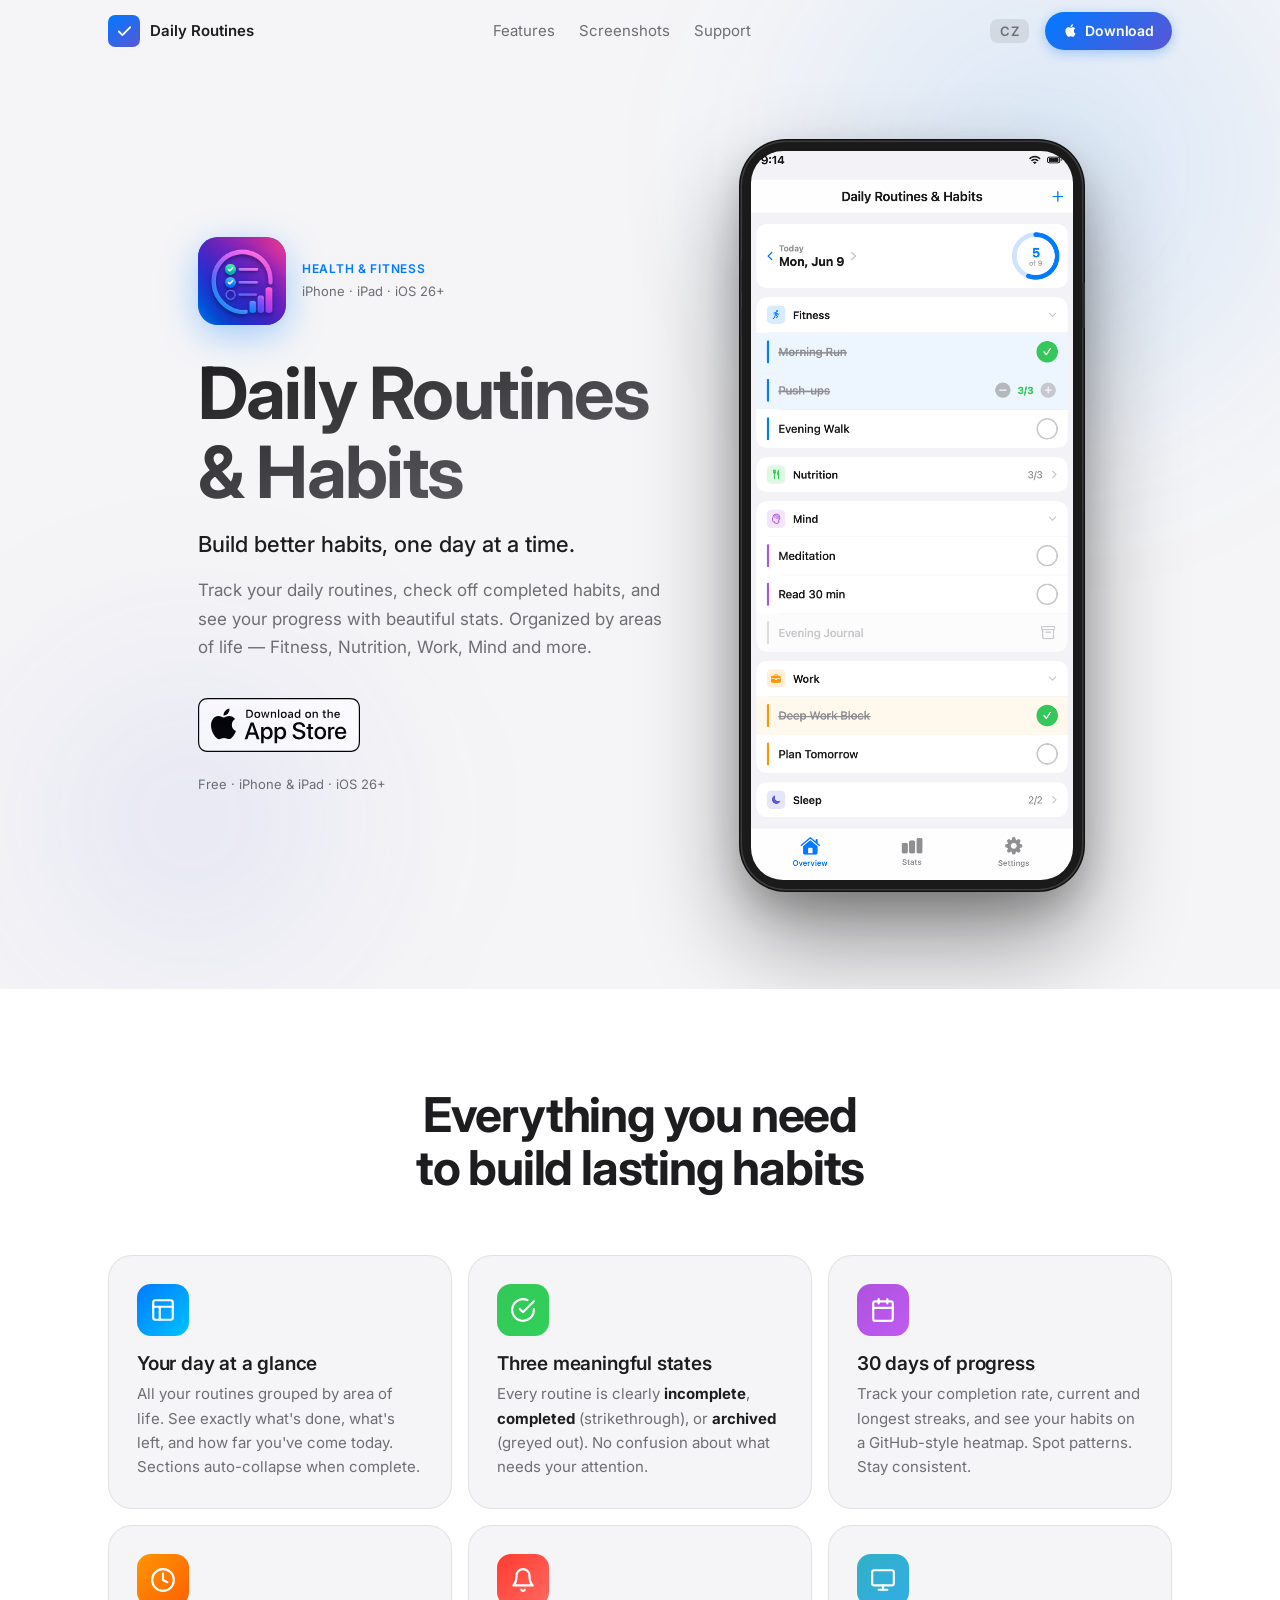
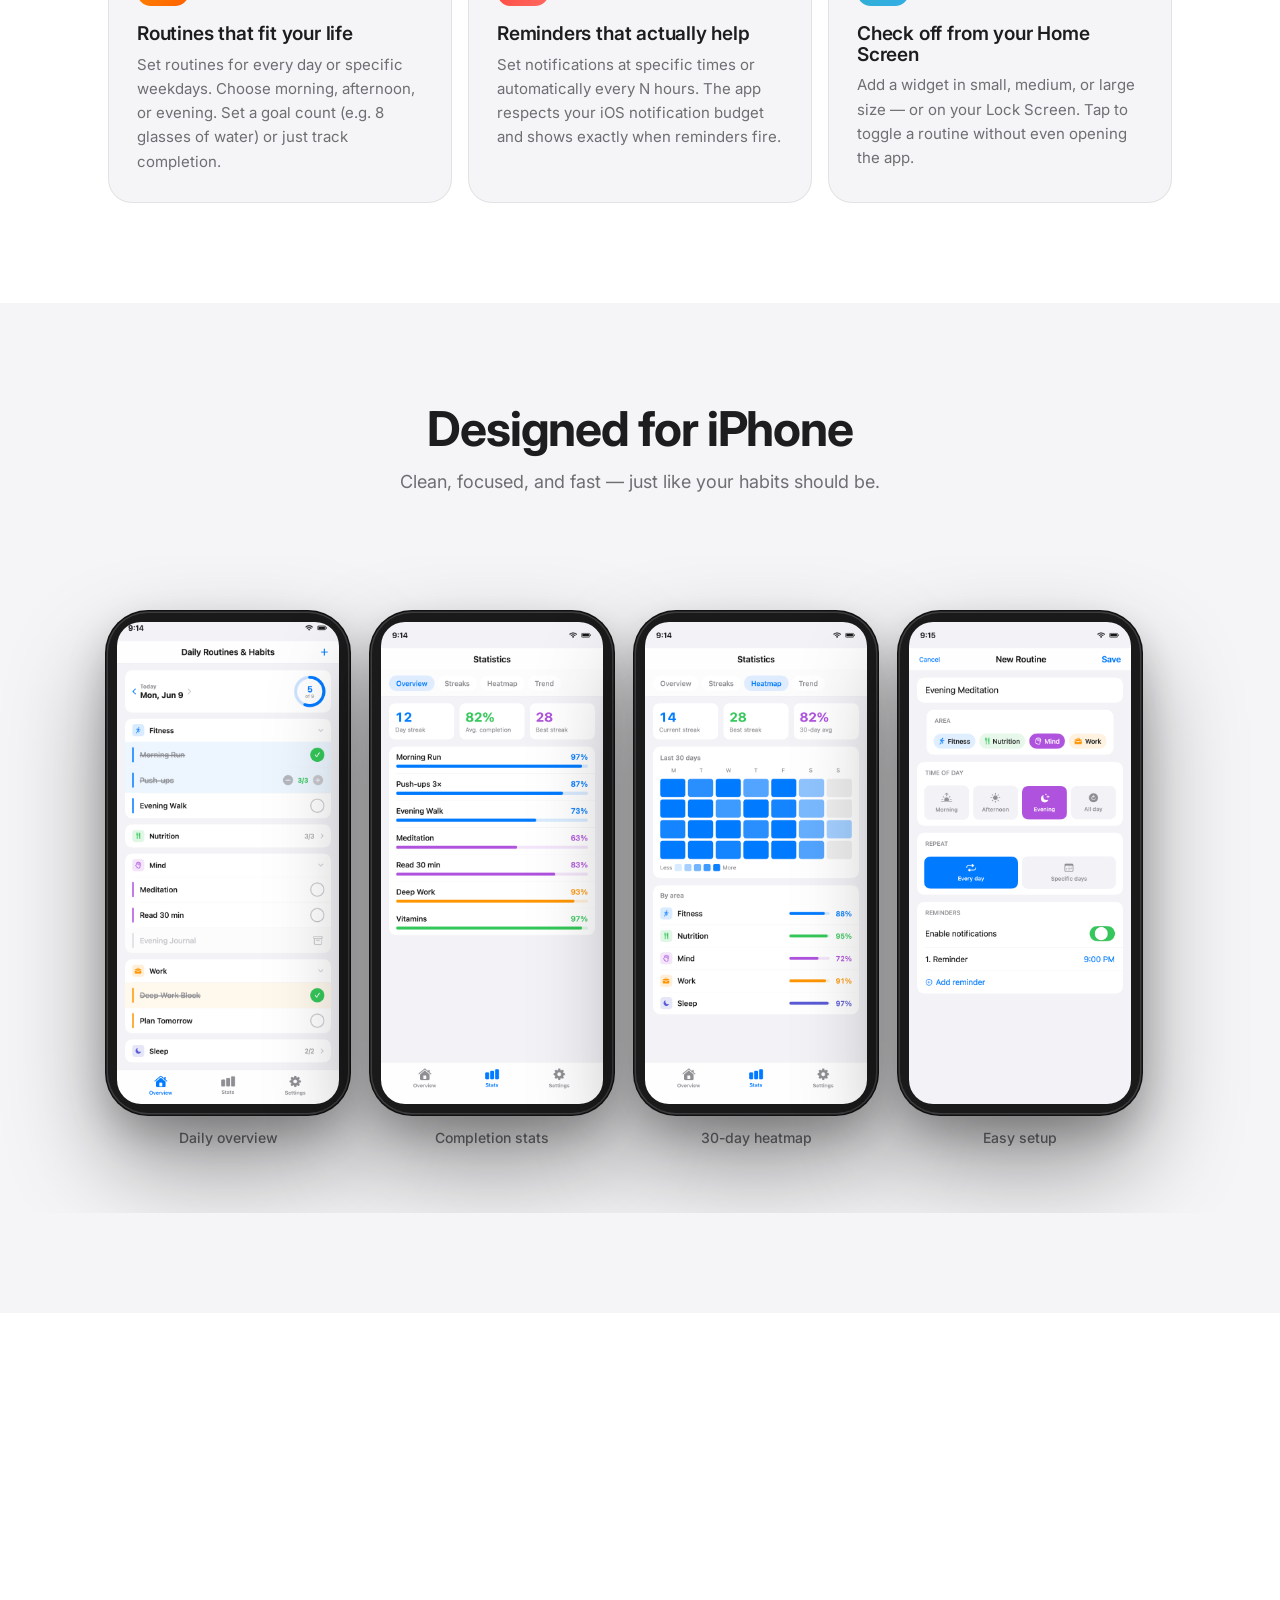
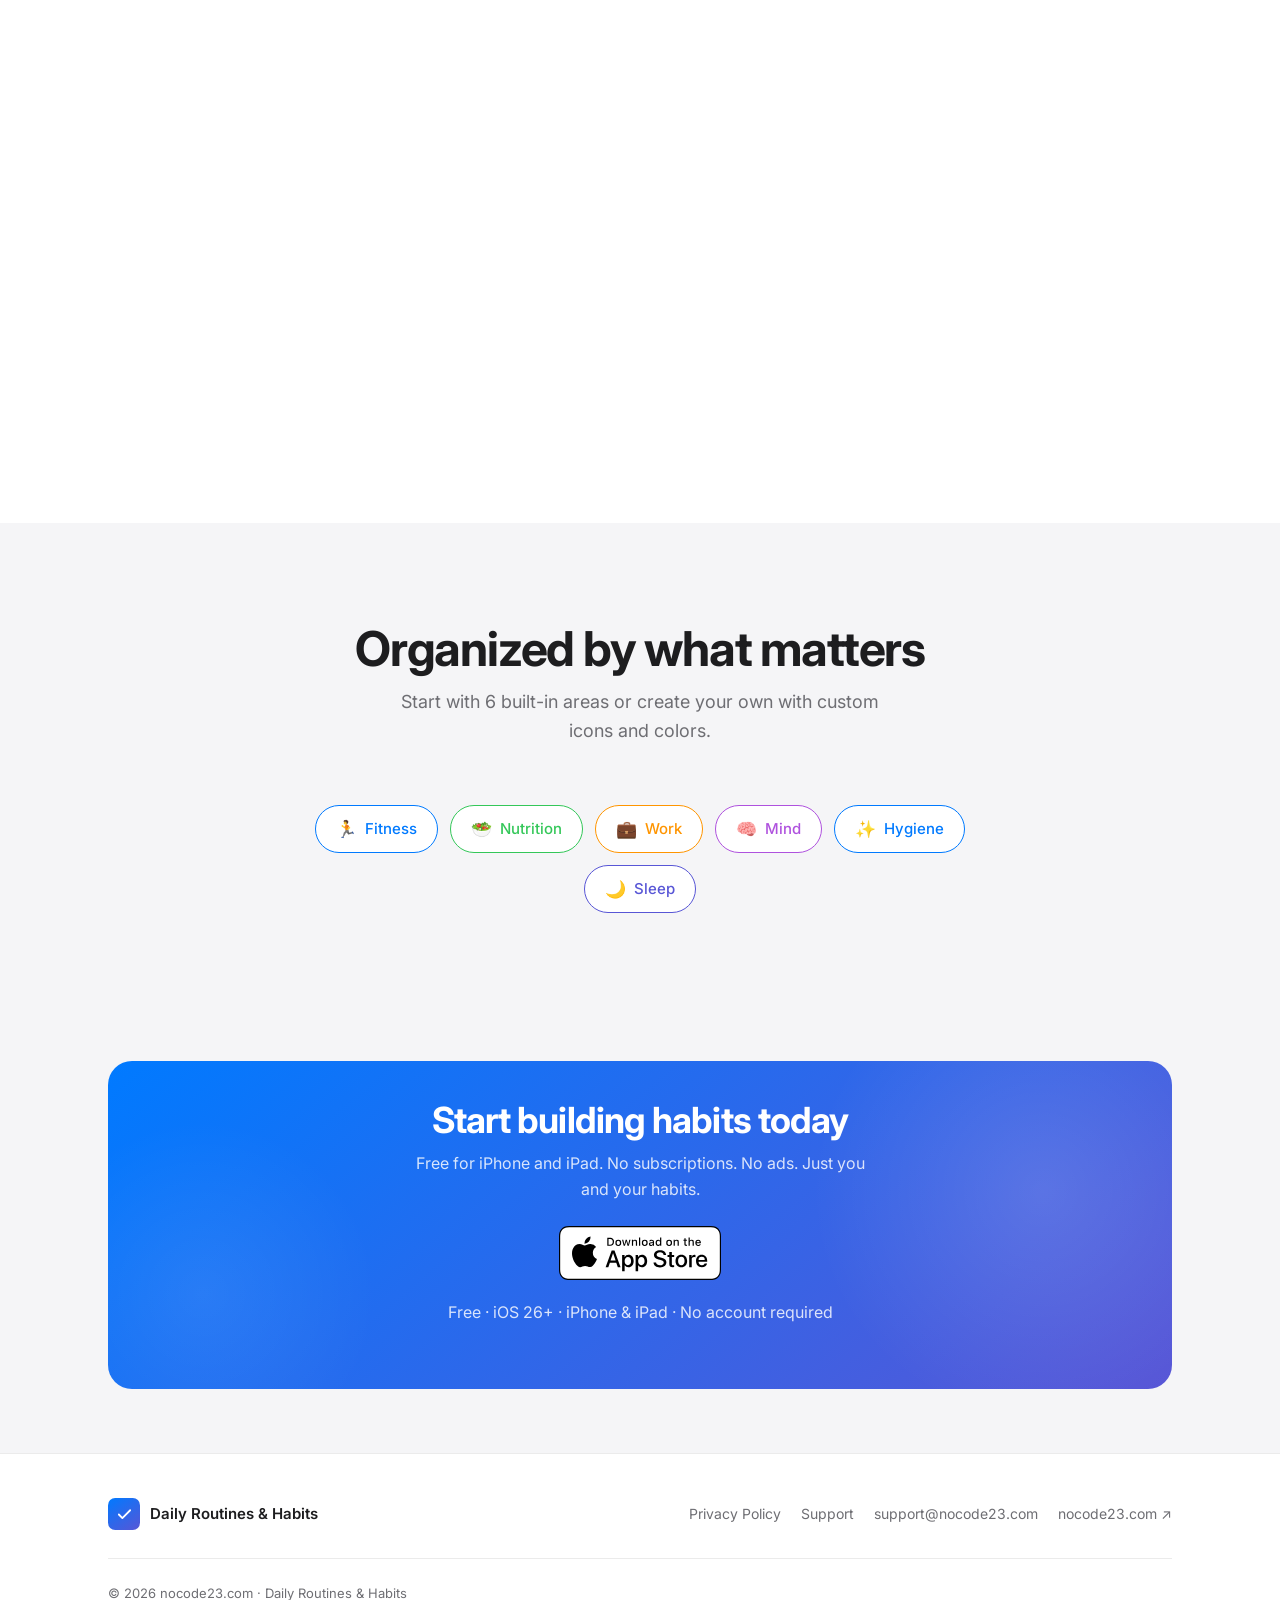
==== commit 75946ea2: "[www] cta: compact sizing — smaller padding, font, section gap Co-Authored-By: Claude Sonnet 4.6 <no" ====
--- a/index.html
+++ b/index.html
@@ -461,7 +461,7 @@
 
 
 <!-- ===================== CTA ===================== -->
-<section class="section" id="download">
+<section class="section section--cta" id="download">
   <div class="container">
     <div class="cta-card reveal">
       <h2>
--- a/assets/css/main.css
+++ b/assets/css/main.css
@@ -85,6 +85,7 @@
   padding: 0 28px;
 }
 .section { padding: var(--section-v) 0; }
+.section--cta { padding: 48px 0 64px; }
 
 .section-header {
   text-align: center;
@@ -342,29 +343,29 @@
   background: #2C2C2E;
   border-radius: 2px;
 }
-.phone-btn--vu { left: -2.5px; top: 115px; width: 2.5px; height: 30px; }
-.phone-btn--vd { left: -2.5px; top: 158px; width: 2.5px; height: 30px; }
-.phone-btn--pw { right: -2.5px; top: 134px; width: 2.5px; height: 46px; }
-
-/* Hero phone — 340×717 matches screenshot ratio 1320:2868 = 0.460 → no cropping */
+.phone-btn--vu { left: -2.5px; top: 120px; width: 2.5px; height: 30px; }
+.phone-btn--vd { left: -2.5px; top: 165px; width: 2.5px; height: 30px; }
+.phone-btn--pw { right: -2.5px; top: 140px; width: 2.5px; height: 46px; }
+
+/* Hero phone */
 .phone--hero {
   width: 340px;
-  height: 717px;
-  border-radius: 54px;
+  height: 747px;
+  border-radius: 44px;
   animation: float 4.5s ease-in-out infinite;
   will-change: transform;
   -webkit-backface-visibility: hidden;
   backface-visibility: hidden;
 }
-.phone--hero .phone-screen { border-radius: 46px; }
-
-/* Gallery phones — 240×500 matches same ratio → no cropping */
+.phone--hero .phone-screen { border-radius: 32px; }
+
+/* Gallery phones */
 .phone--gallery {
   width: 240px;
   height: 500px;
-  border-radius: 44px;
-}
-.phone--gallery .phone-screen { border-radius: 36px; }
+  border-radius: 40px;
+}
+.phone--gallery .phone-screen { border-radius: 24px; }
 
 @keyframes float {
   0%, 100% { transform: translateY(0); }
@@ -604,8 +605,8 @@
 /* --- CTA --- */
 .cta-card {
   background: linear-gradient(140deg, #007AFF 0%, #5856D6 100%);
-  border-radius: 28px;
-  padding: 72px 48px;
+  border-radius: 24px;
+  padding: 40px 36px;
   text-align: center;
   position: relative;
   overflow: hidden;
@@ -626,17 +627,17 @@
   background: radial-gradient(circle, rgba(255,255,255,0.08) 0%, transparent 70%);
   pointer-events: none;
 }
-.cta-card h2 { color: #fff; font-size: clamp(28px, 4vw, 46px); margin-bottom: 14px; }
+.cta-card h2 { color: #fff; font-size: clamp(24px, 3vw, 36px); margin-bottom: 10px; }
 .cta-card > p {
-  font-size: 18px;
+  font-size: 16px;
   color: rgba(255,255,255,0.82);
-  margin-bottom: 40px;
+  margin-bottom: 24px;
   max-width: 460px;
   margin-left: auto;
   margin-right: auto;
   line-height: 1.6;
 }
-.cta-meta { margin-top: 16px; font-size: 13px; color: rgba(255,255,255,0.55); }
+.cta-meta { margin-top: 12px; font-size: 13px; color: rgba(255,255,255,0.55); }
 
 /* --- Footer --- */
 .footer {
@@ -844,7 +845,7 @@
   .hero-approw { justify-content: center; }
   .hero-desc { max-width: 100%; }
 
-  .phone--hero { width: 270px; height: 570px; }
+  .phone--hero { width: 270px; height: 595px; }
 
   .nav-links { display: none; }
   .nav-right .dl-btn { display: none; }
@@ -862,7 +863,7 @@
 }
 
 @media (max-width: 430px) {
-  .phone--hero { width: 240px; height: 506px; }
+  .phone--hero { width: 240px; height: 528px; }
   .hero-inner { padding: 64px 20px 72px; }
   .container { padding: 0 20px; }
 }
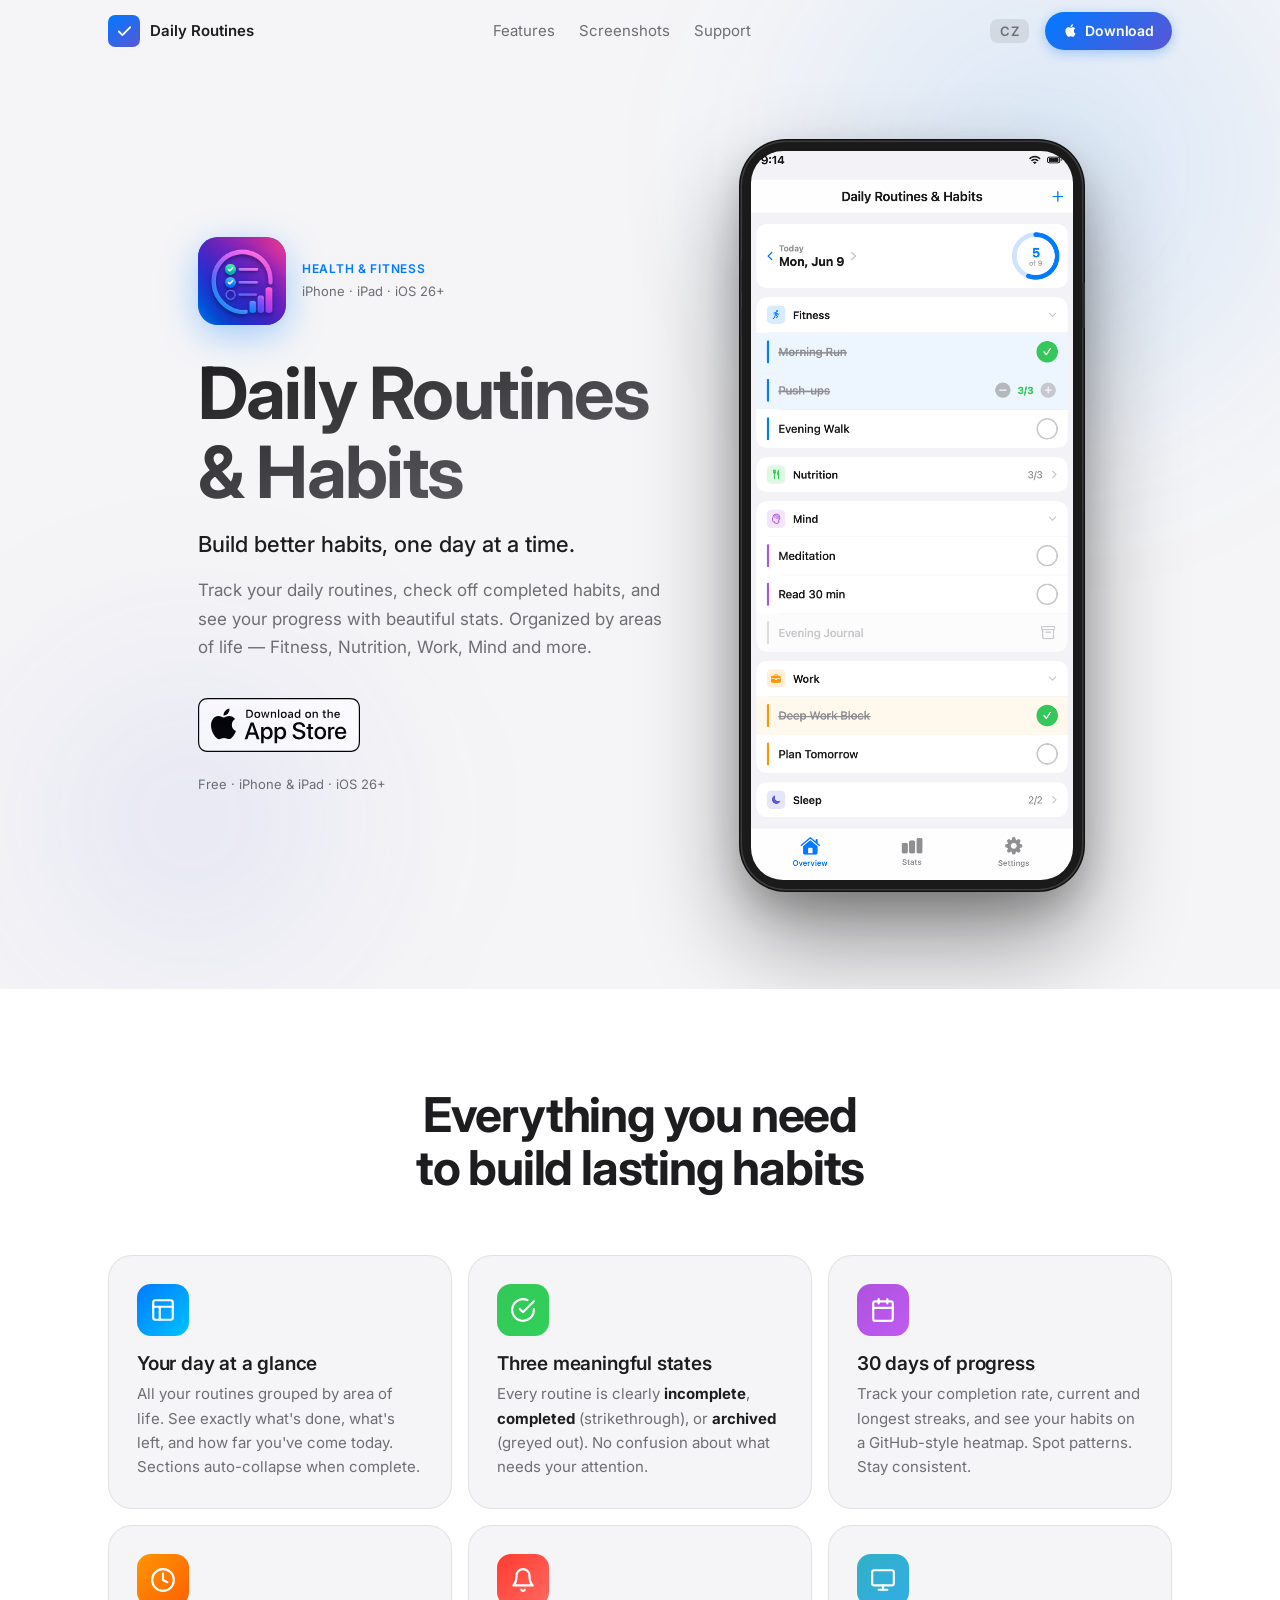
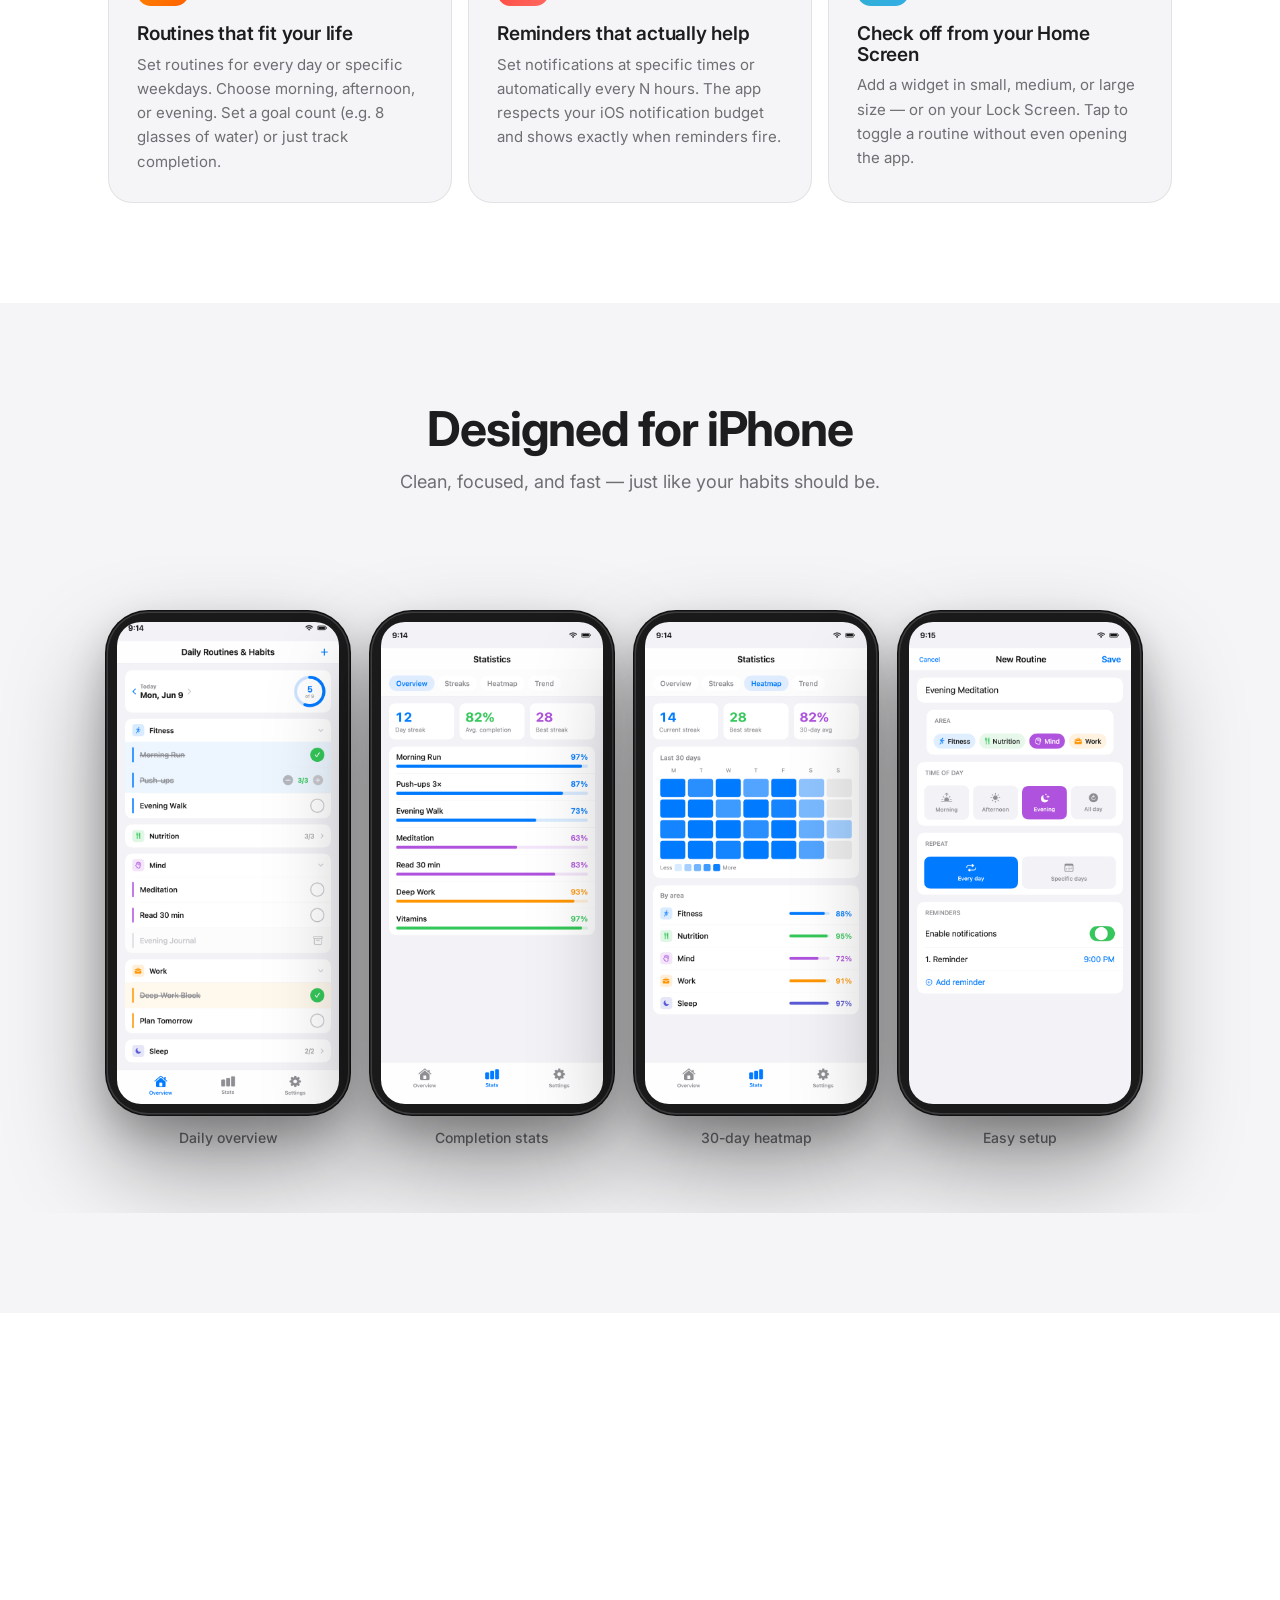
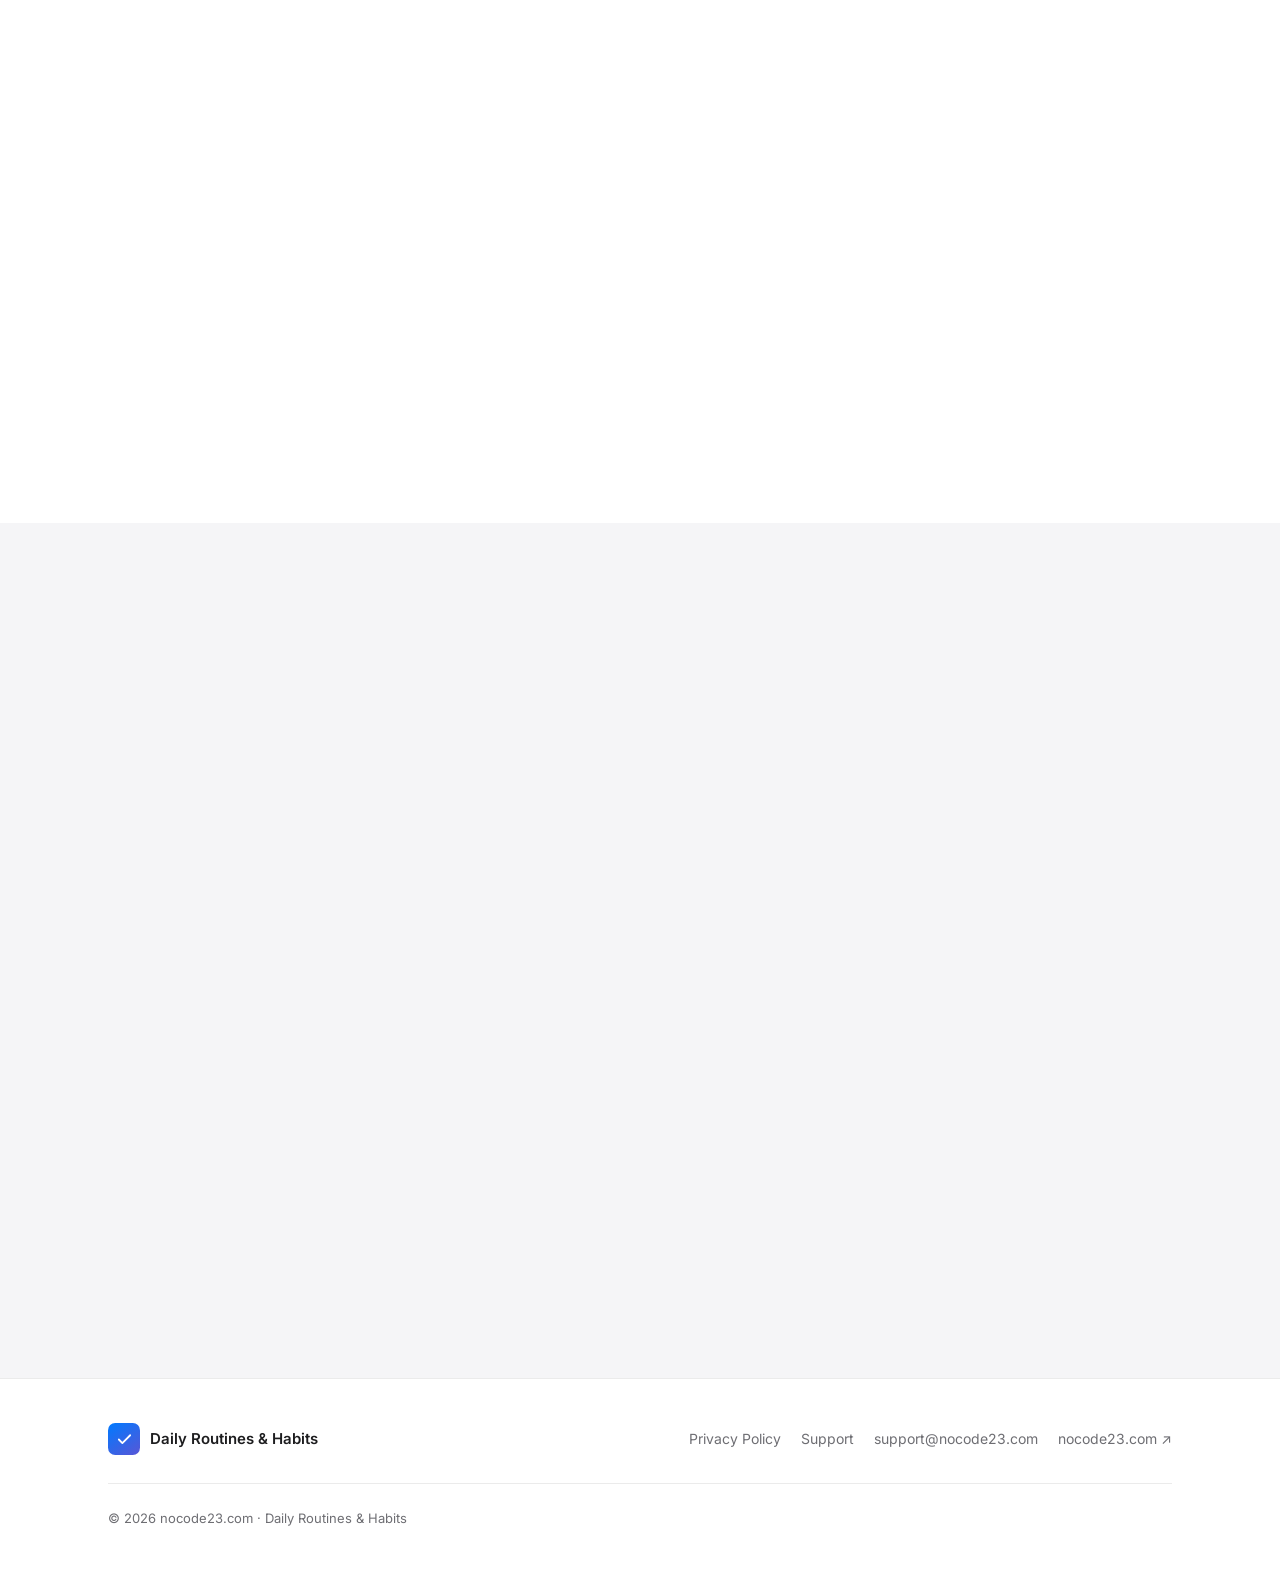
==== commit 99767540: "[www] cta: remove 'Free for iPhone and iPad' paragraph Co-Authored-By: Claude Sonnet 4.6 <noreply@an" ====
--- a/index.html
+++ b/index.html
@@ -468,10 +468,6 @@
         <span class="l-en">Start building habits today</span>
         <span class="l-cs">Začni budovat návyky ještě dnes</span>
       </h2>
-      <p>
-        <span class="l-en">Free for iPhone and iPad. No subscriptions. No ads. Just you and your habits.</span>
-        <span class="l-cs">Zdarma pro iPhone a iPad. Žádná předplatná. Žádné reklamy. Jen ty a tvé návyky.</span>
-      </p>
       <a href="#" class="appstore-badge" target="_blank" rel="noopener" aria-label="Download on the App Store">
         <img src="assets/images/App_Store_Badge_US-UK_RGB_wht_092917.svg" alt="Download on the App Store">
       </a>
--- a/assets/css/main.css
+++ b/assets/css/main.css
@@ -610,6 +610,8 @@
   text-align: center;
   position: relative;
   overflow: hidden;
+  max-width: 640px;
+  margin: 0 auto;
 }
 .cta-card::before {
   content: '';
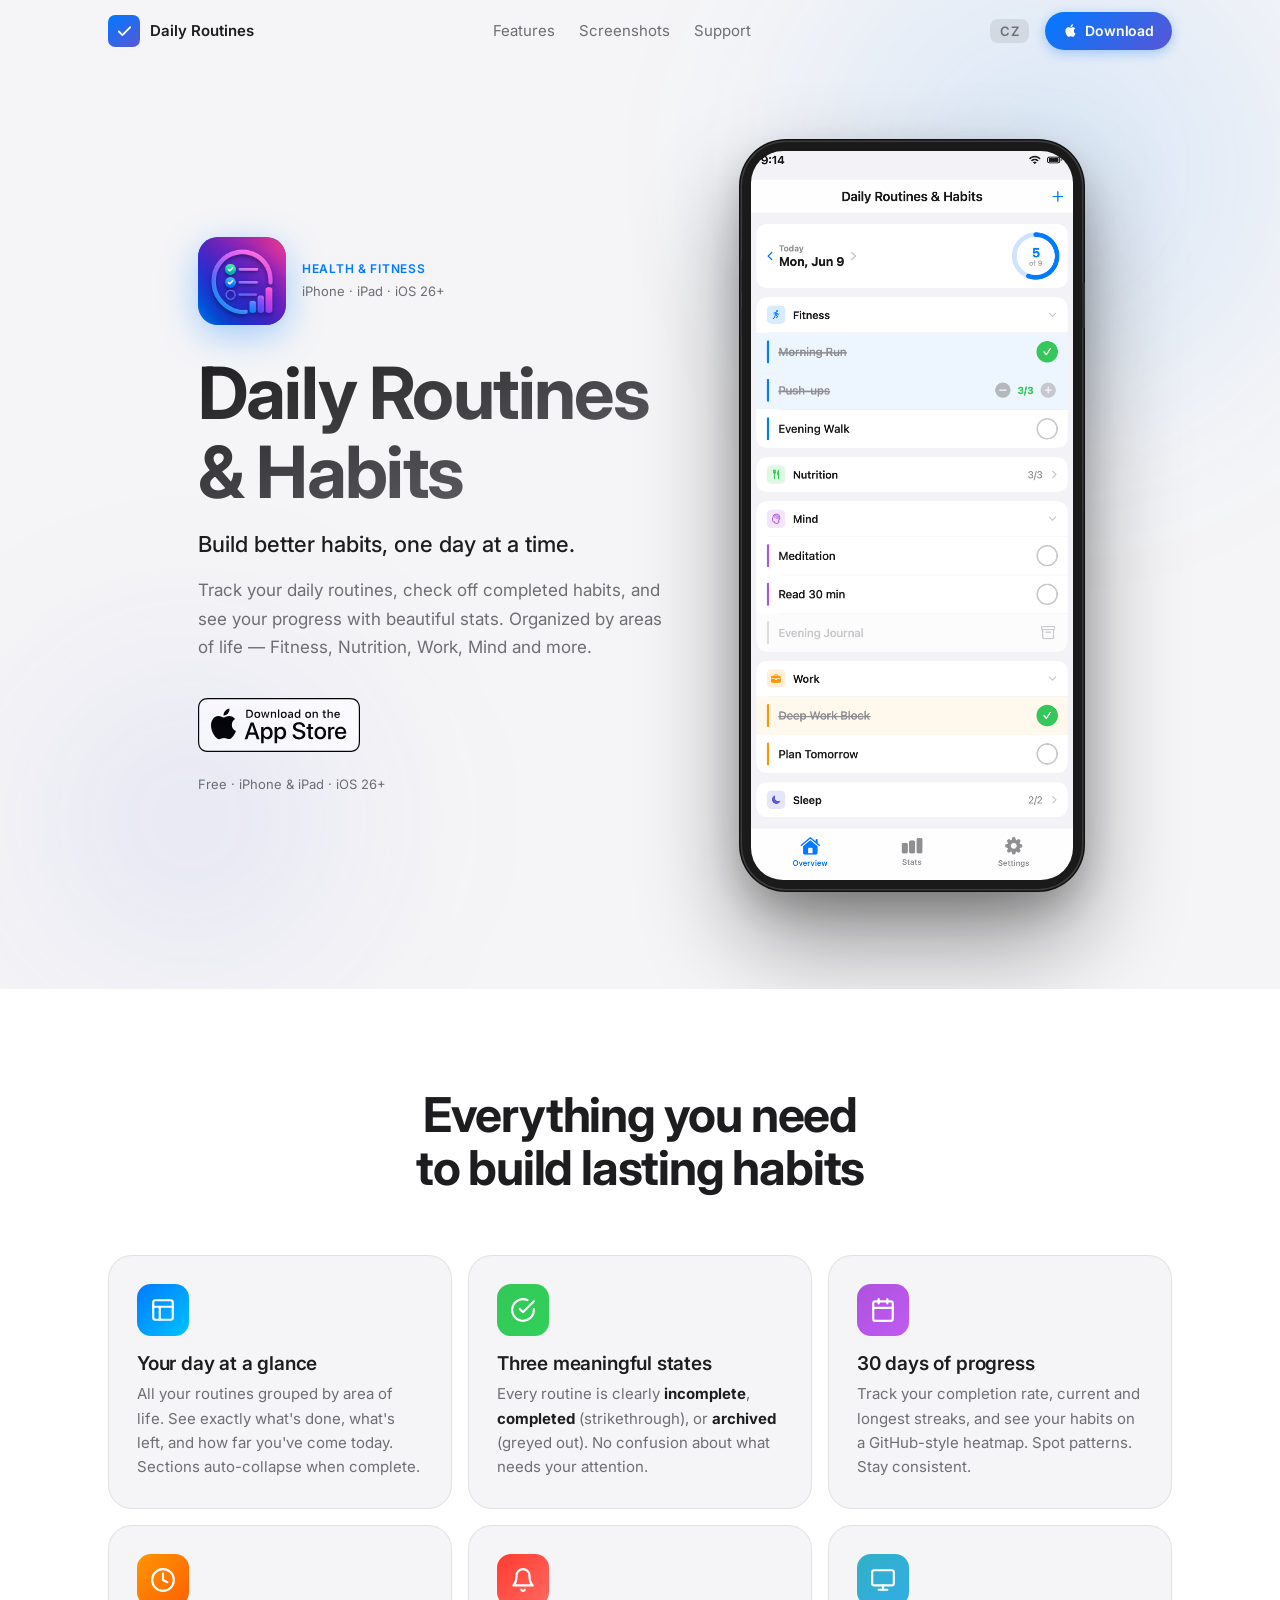
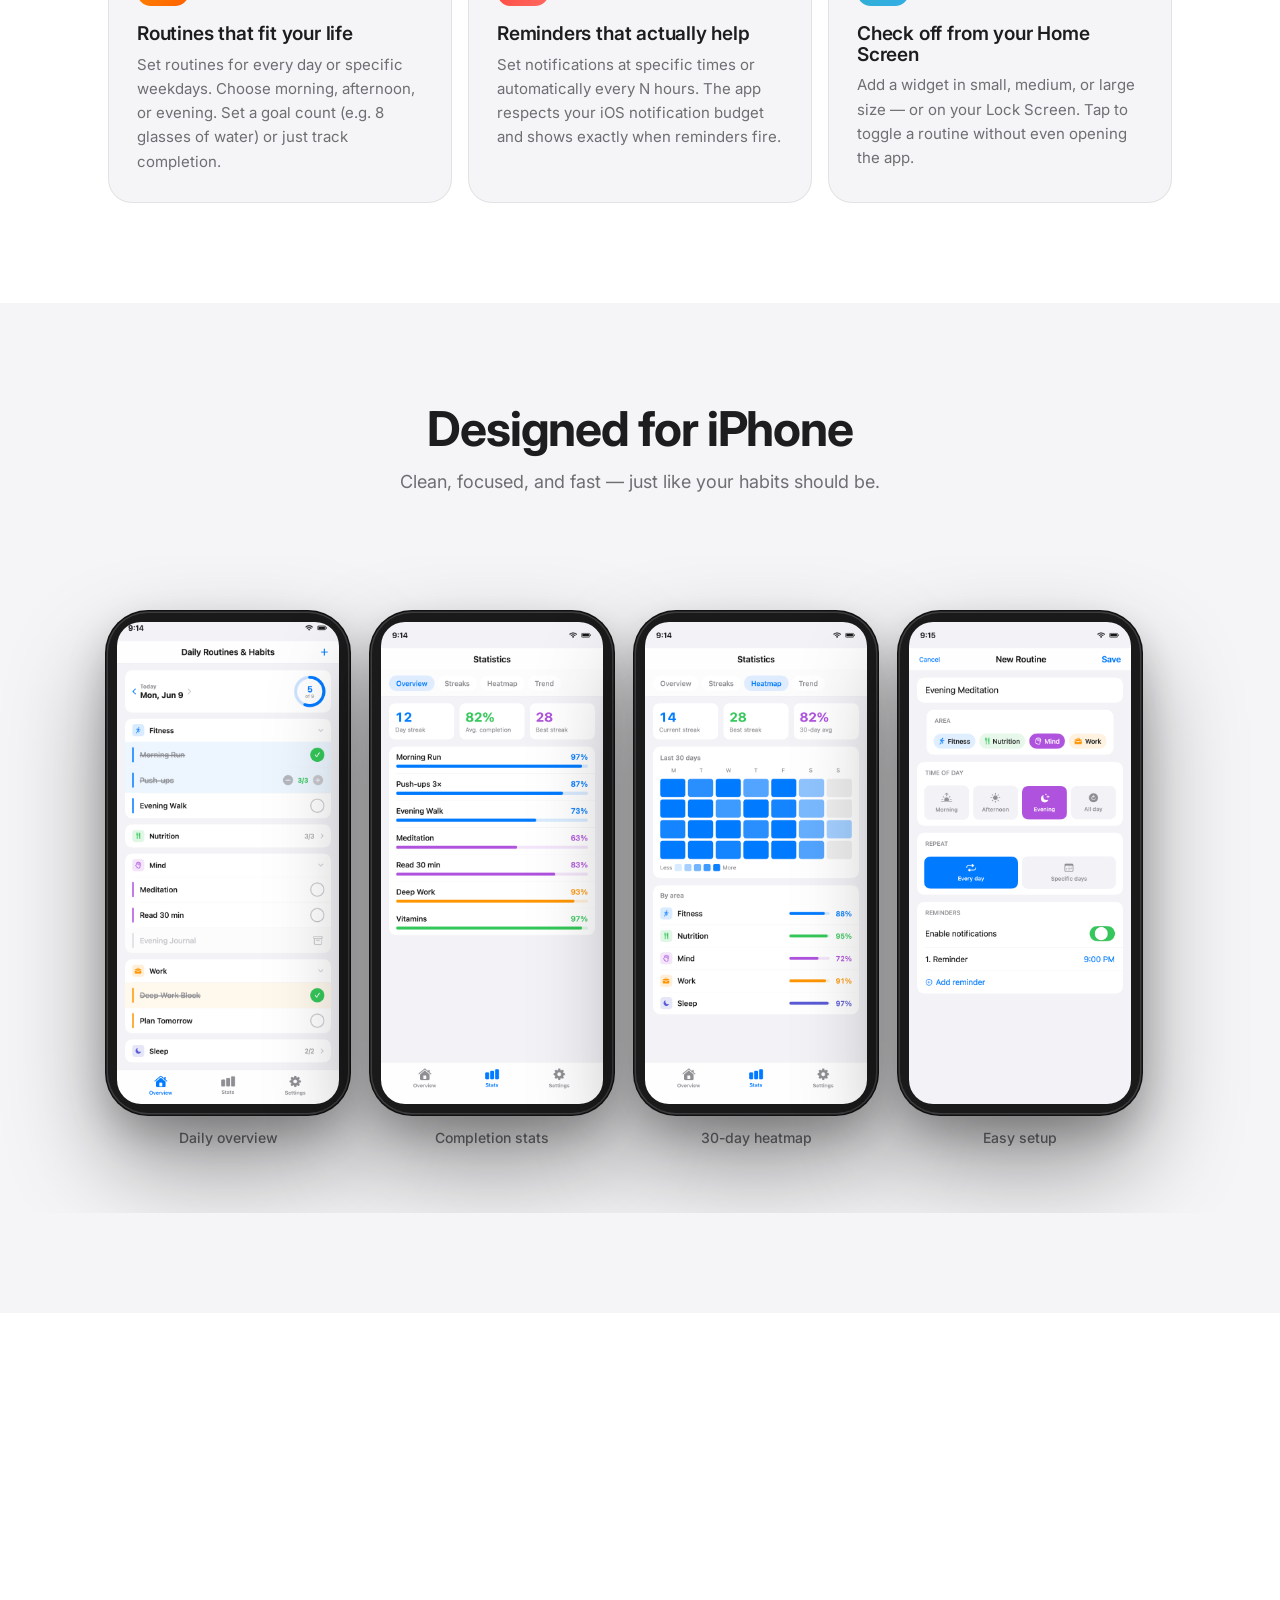
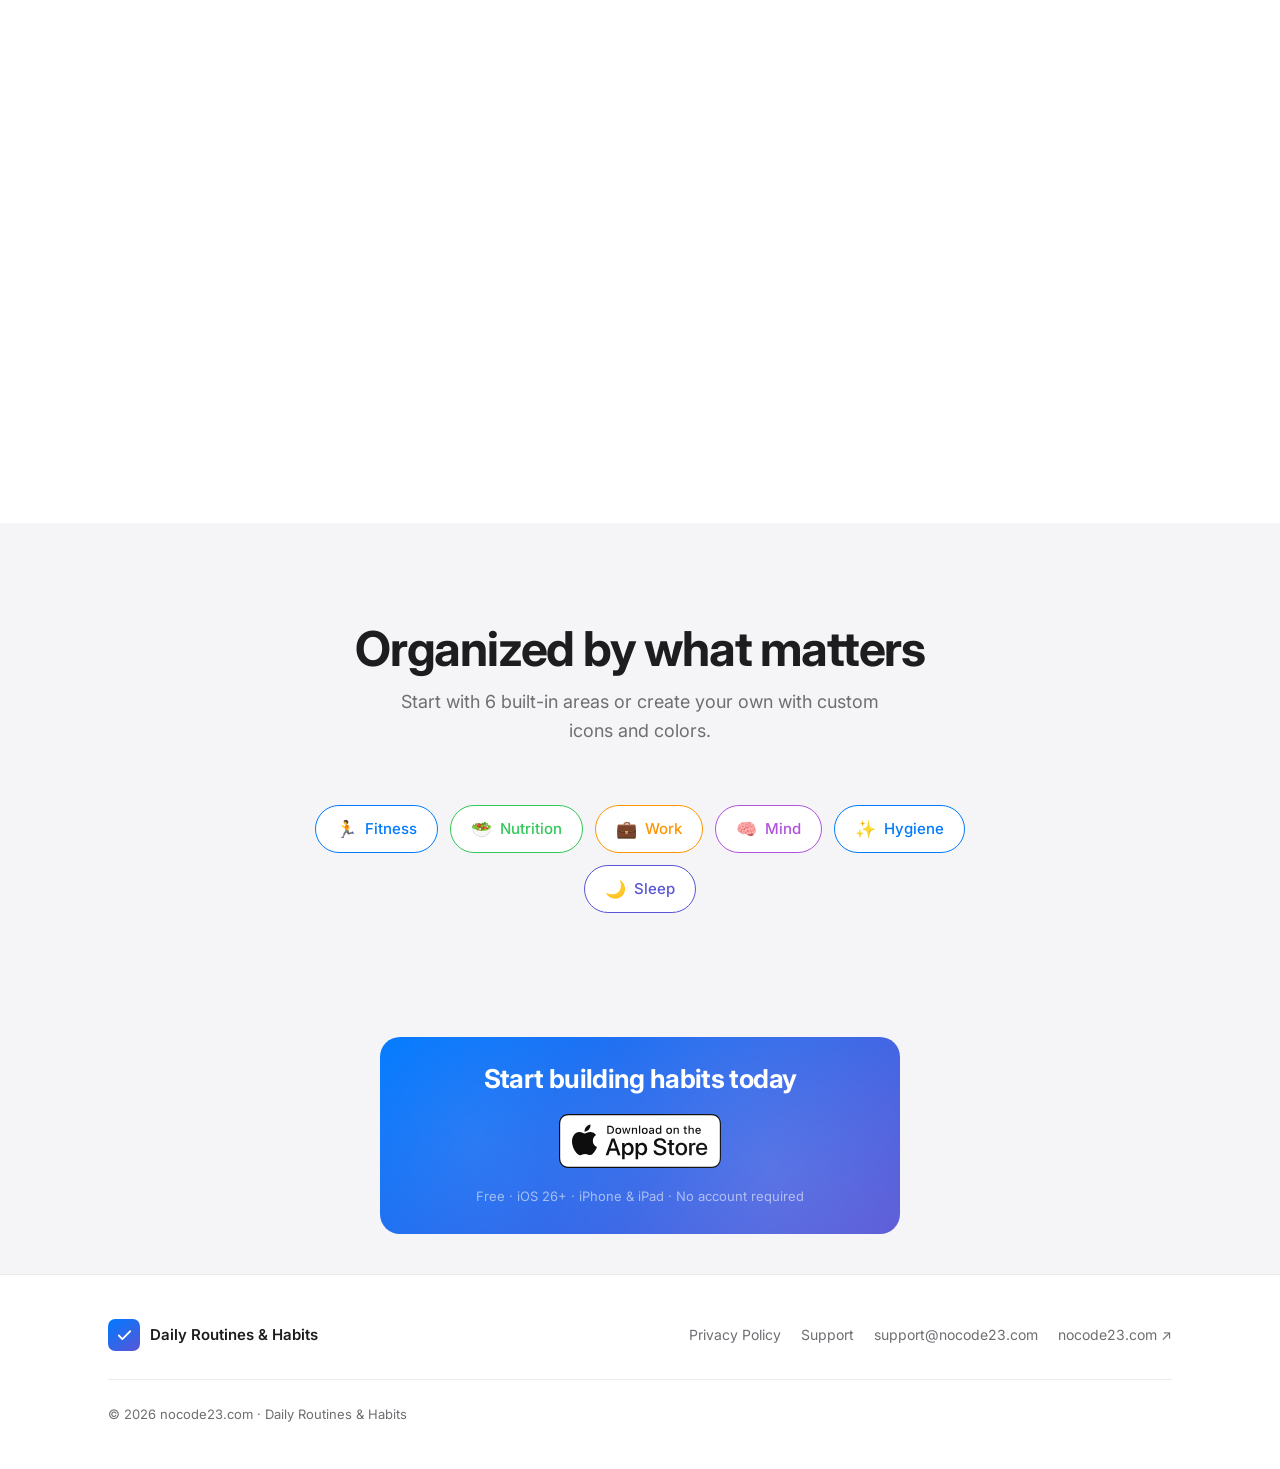
==== commit b1824fa8: "[www] review fixes: CS 'sleduj' repetition, nav consistency Co-Authored-By: Claude Sonnet 4.6 <norep" ====
--- a/index.html
+++ b/index.html
@@ -104,7 +104,7 @@
 
       <p class="hero-desc">
         <span class="l-en">Track your daily routines, check off completed habits, and see your progress with beautiful stats. Organized by areas of life — Fitness, Nutrition, Work, Mind and more.</span>
-        <span class="l-cs">Sleduj denní rutiny, odškrtávej splněné návyky a sleduj pokrok s krásnými statistikami. Organizováno podle oblastí života — Fitness, Výživa, Práce, Mysl a další.</span>
+        <span class="l-cs">Sleduj denní rutiny, odškrtávej splněné návyky a mapuj pokrok s krásnými statistikami. Organizováno podle oblastí života — Fitness, Výživa, Práce, Mysl a další.</span>
       </p>
 
       <a href="#" class="appstore-badge" target="_blank" rel="noopener" aria-label="Download on the App Store">
--- a/assets/css/main.css
+++ b/assets/css/main.css
@@ -85,7 +85,7 @@
   padding: 0 28px;
 }
 .section { padding: var(--section-v) 0; }
-.section--cta { padding: 48px 0 64px; }
+.section--cta { padding: 24px 0 40px; }
 
 .section-header {
   text-align: center;
@@ -605,12 +605,12 @@
 /* --- CTA --- */
 .cta-card {
   background: linear-gradient(140deg, #007AFF 0%, #5856D6 100%);
-  border-radius: 24px;
-  padding: 40px 36px;
+  border-radius: 20px;
+  padding: 28px 28px;
   text-align: center;
   position: relative;
   overflow: hidden;
-  max-width: 640px;
+  max-width: 520px;
   margin: 0 auto;
 }
 .cta-card::before {
@@ -629,17 +629,8 @@
   background: radial-gradient(circle, rgba(255,255,255,0.08) 0%, transparent 70%);
   pointer-events: none;
 }
-.cta-card h2 { color: #fff; font-size: clamp(24px, 3vw, 36px); margin-bottom: 10px; }
-.cta-card > p {
-  font-size: 16px;
-  color: rgba(255,255,255,0.82);
-  margin-bottom: 24px;
-  max-width: 460px;
-  margin-left: auto;
-  margin-right: auto;
-  line-height: 1.6;
-}
-.cta-meta { margin-top: 12px; font-size: 13px; color: rgba(255,255,255,0.55); }
+.cta-card h2 { color: #fff; font-size: clamp(20px, 2.5vw, 26px); margin-bottom: 20px; }
+.cta-meta { margin-top: 10px; font-size: 13px; color: rgba(255,255,255,0.55); }
 
 /* --- Footer --- */
 .footer {
@@ -847,6 +838,7 @@
   .hero-approw { justify-content: center; }
   .hero-desc { max-width: 100%; }
 
+  .hero-inner .reveal-r { display: flex; justify-content: center; }
   .phone--hero { width: 270px; height: 595px; }
 
   .nav-links { display: none; }
@@ -857,9 +849,11 @@
 
   .ss-track { padding: 16px 24px; }
 
-  .cta-card { padding: 48px 28px; }
-
-  .footer-row { flex-direction: column; align-items: flex-start; gap: 14px; }
+  .cta-card { padding: 28px 20px; margin: 0 16px; }
+
+  .footer-row { flex-direction: column; align-items: center; gap: 12px; text-align: center; }
+  .footer-nav { justify-content: center; flex-direction: column; align-items: center; gap: 10px; }
+  .footer-copy { text-align: center; }
 
   .contact-box { padding: 32px 24px; }
 }
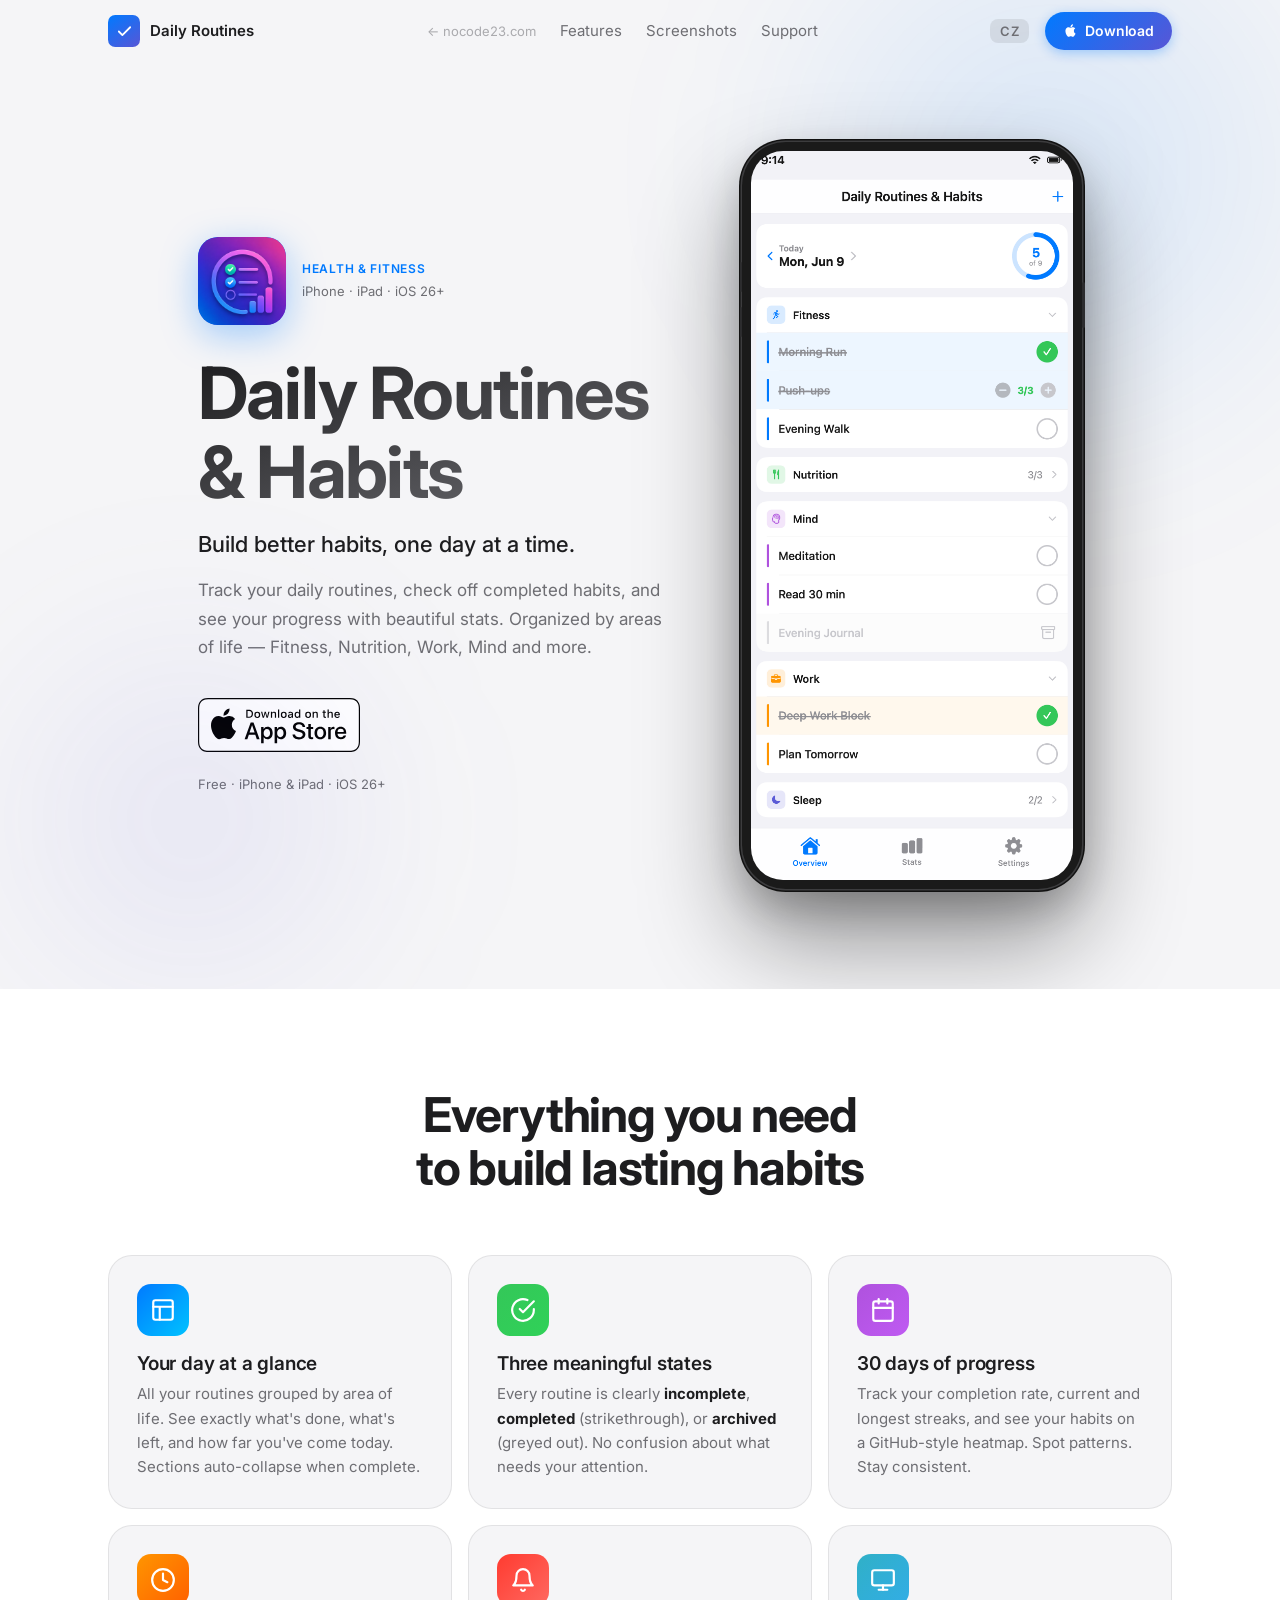
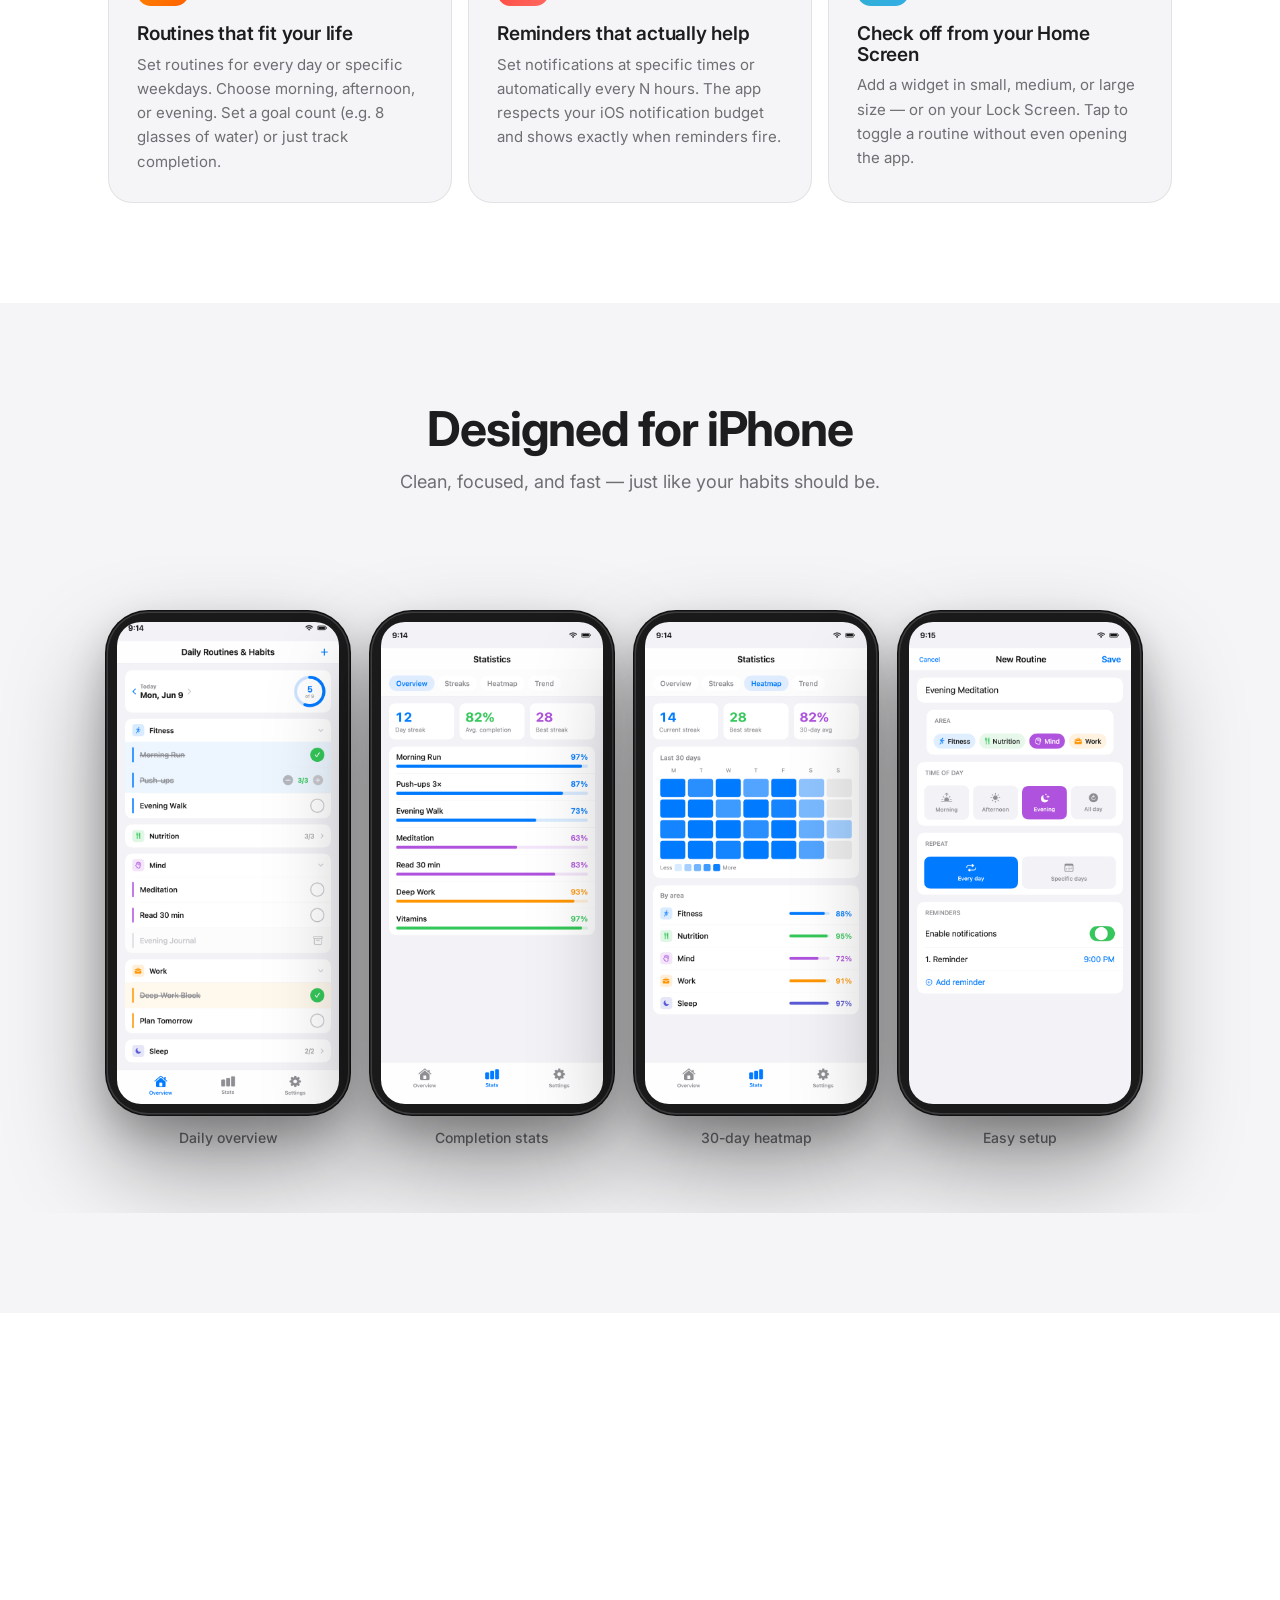
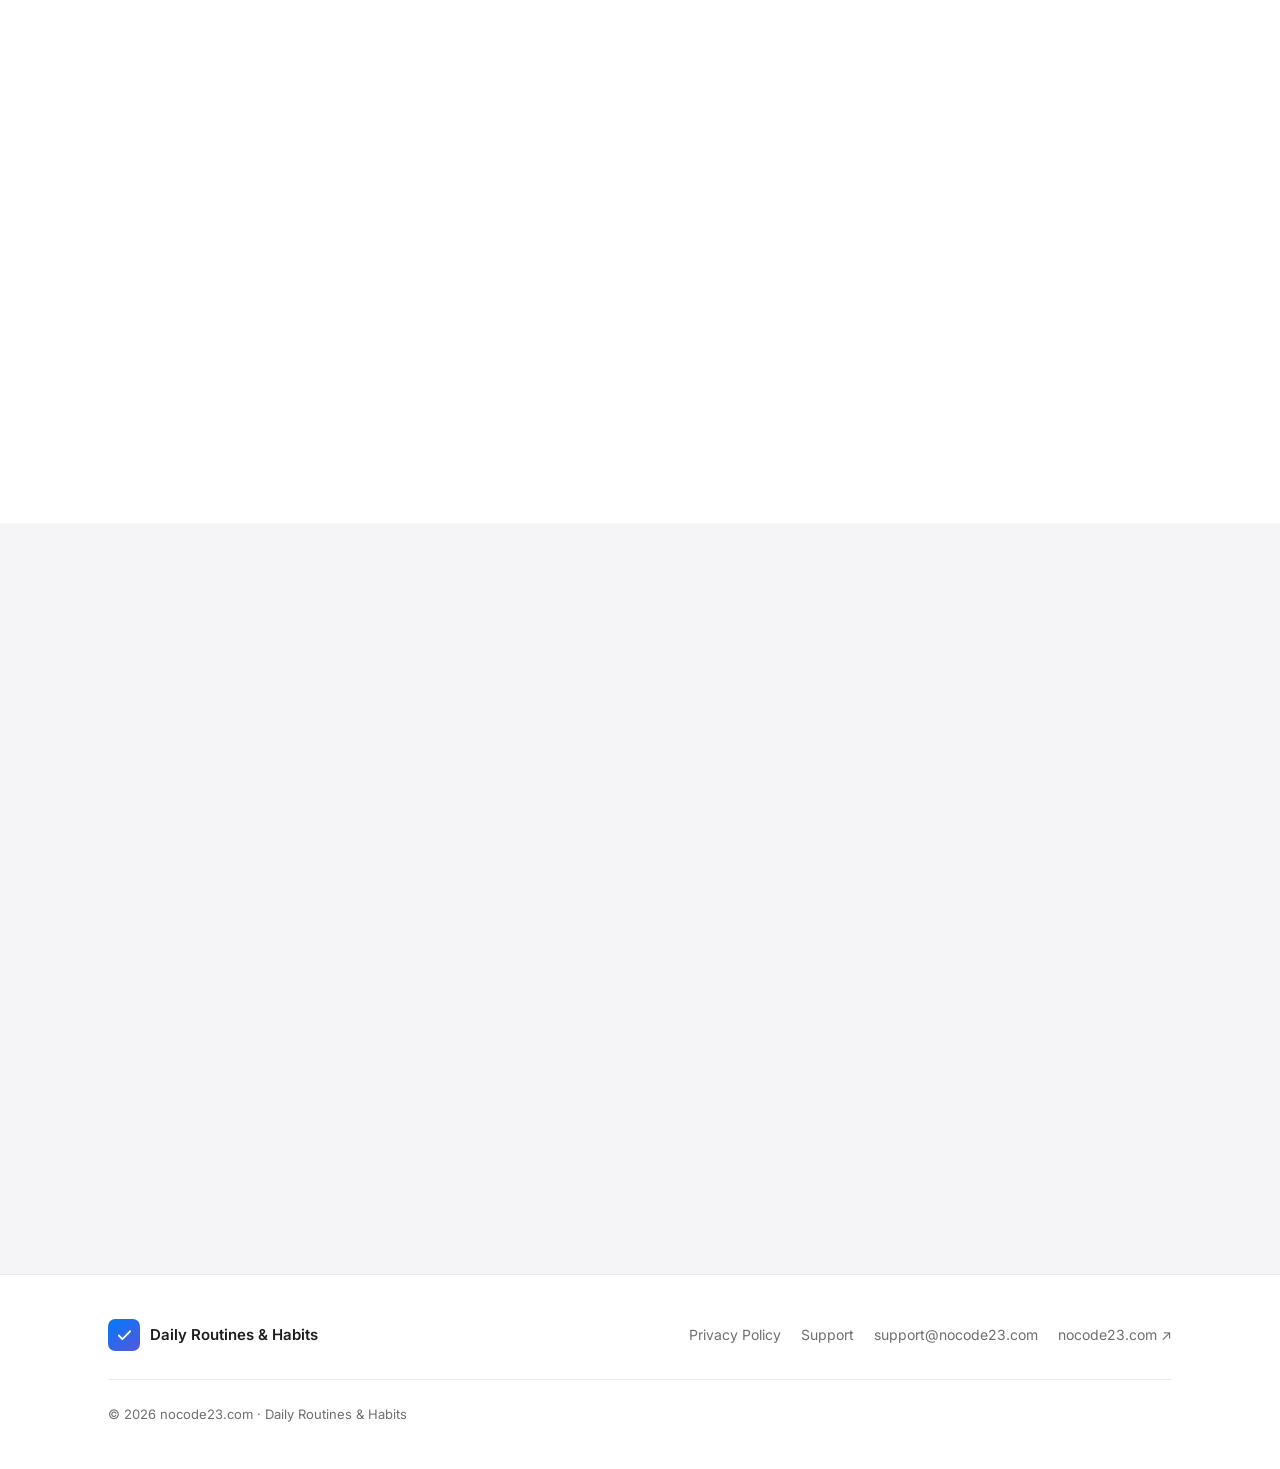
==== commit f138ce8c: "[daily-routines] add ← nocode23.com back link to nav on all pages Co-Authored-By: Claude Sonnet 4.6 " ====
--- a/index.html
+++ b/index.html
@@ -32,6 +32,7 @@
     </a>
 
     <div class="nav-links">
+      <a href="../index.html" class="nav-back">← nocode23.com</a>
       <a href="#features"><span class="l-en">Features</span><span class="l-cs">Funkce</span></a>
       <a href="#screenshots"><span class="l-en">Screenshots</span><span class="l-cs">Screenshoty</span></a>
       <a href="support.html"><span class="l-en">Support</span><span class="l-cs">Podpora</span></a>
--- a/assets/css/main.css
+++ b/assets/css/main.css
@@ -229,6 +229,8 @@
 }
 .nav-links a:hover { color: var(--text); text-decoration: none; }
 .nav-cta { color: var(--blue) !important; font-weight: 500 !important; }
+.nav-back { font-size: 13px !important; color: var(--text-2); opacity: 0.55; transition: opacity 0.2s !important; }
+.nav-back:hover { opacity: 1; color: var(--text-2) !important; }
 
 .nav-right { display: flex; align-items: center; gap: 16px; }
 
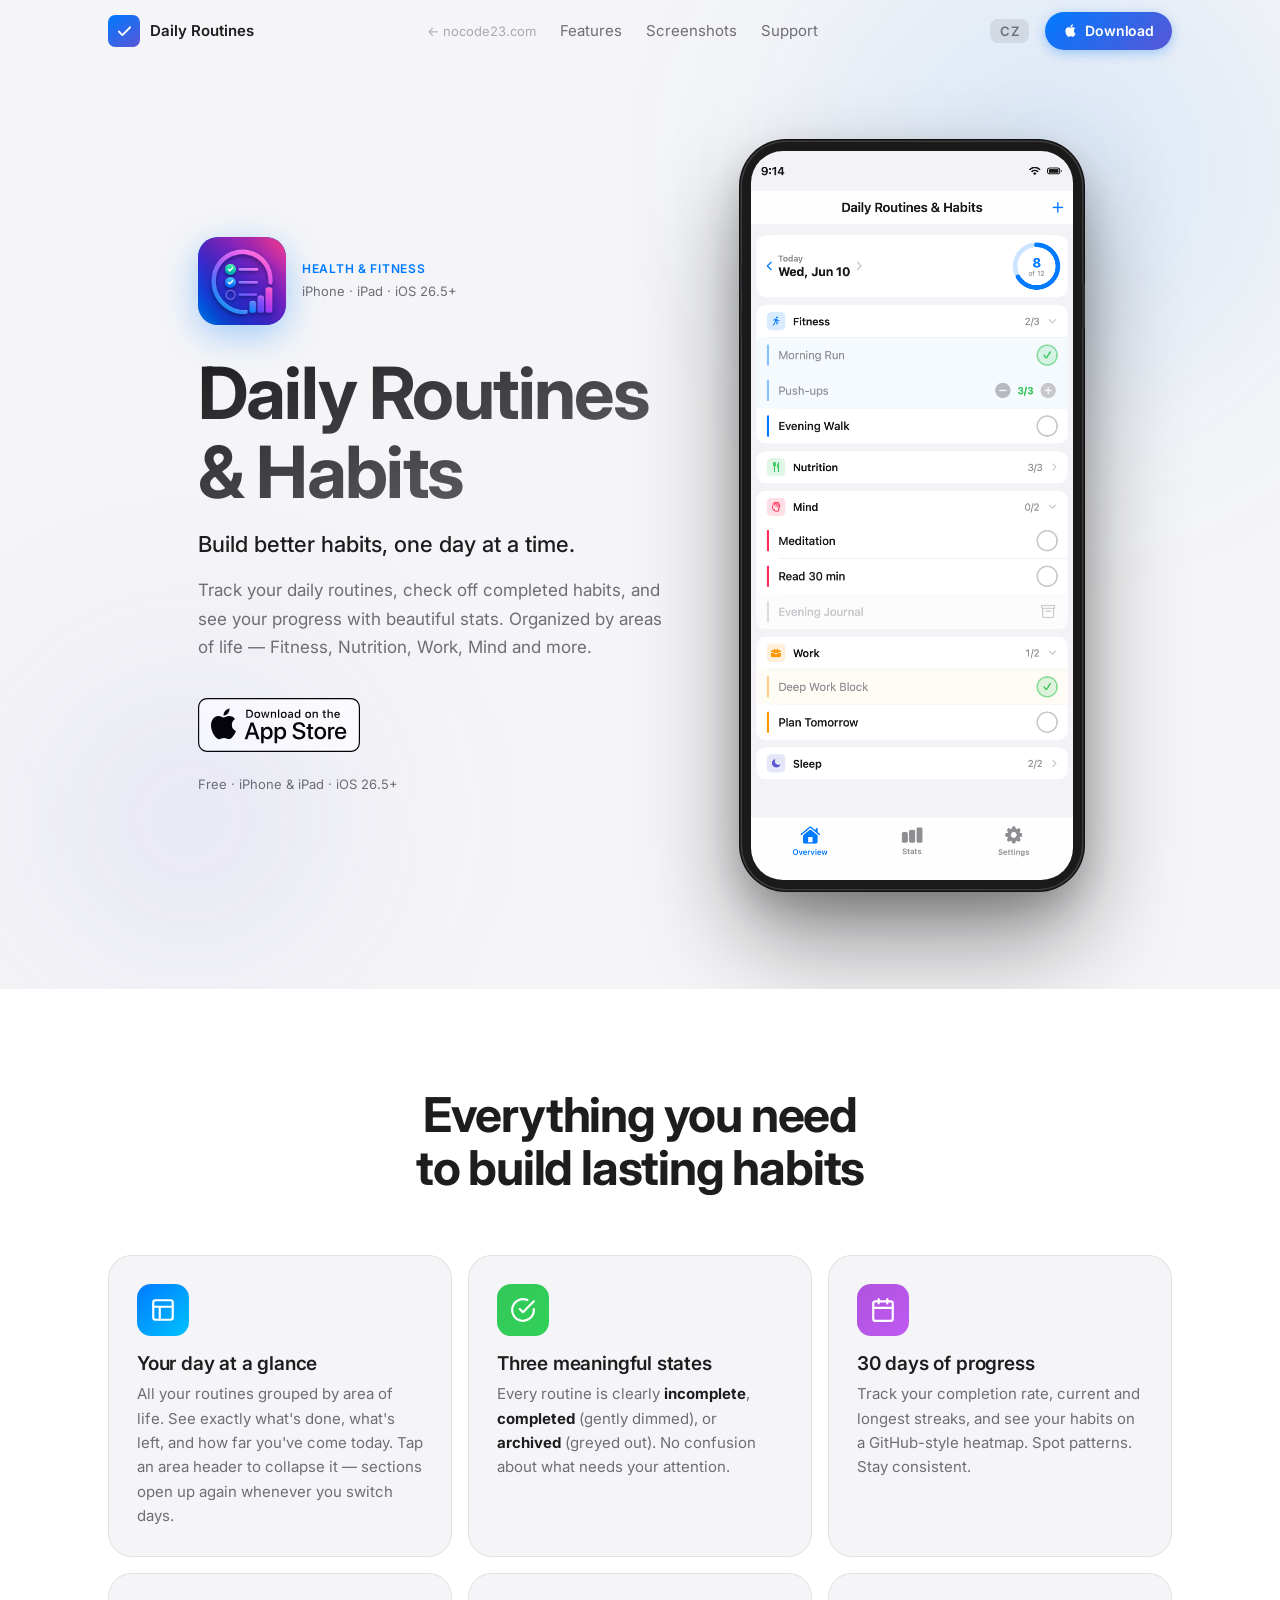
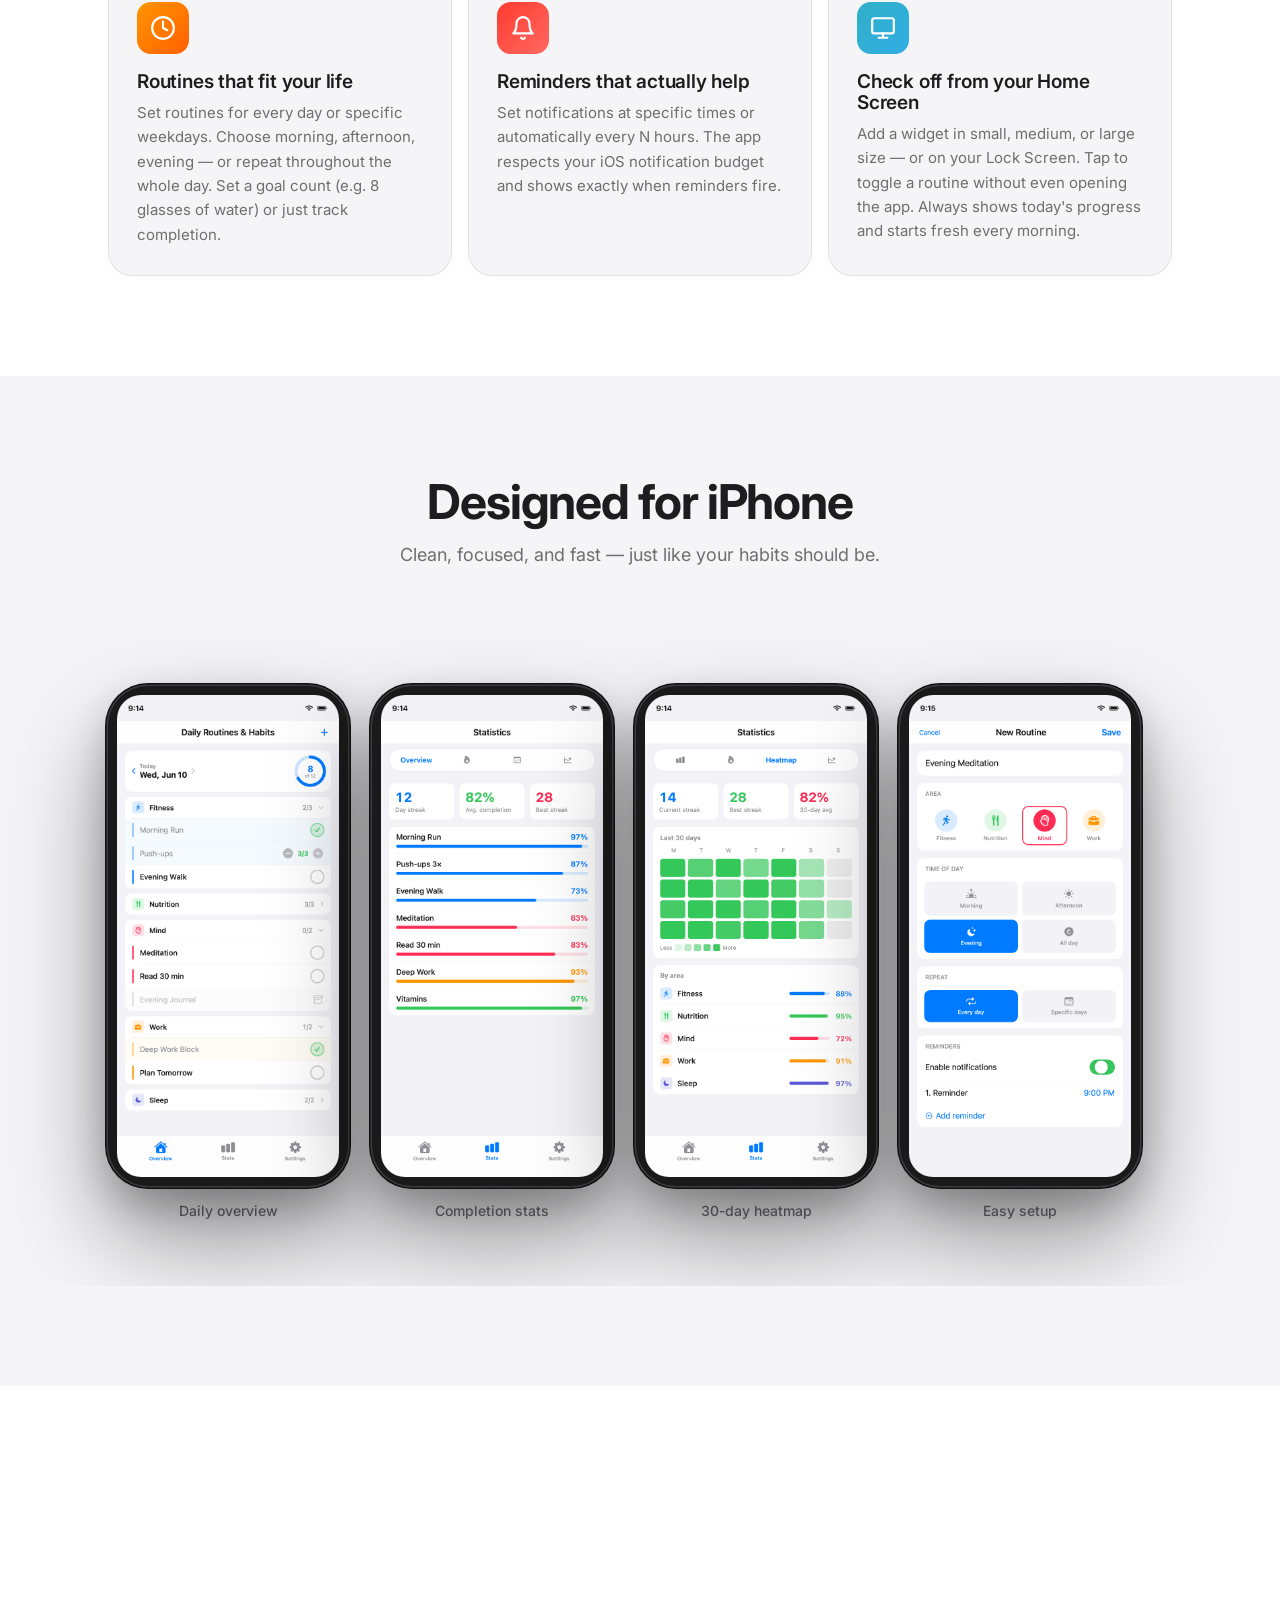
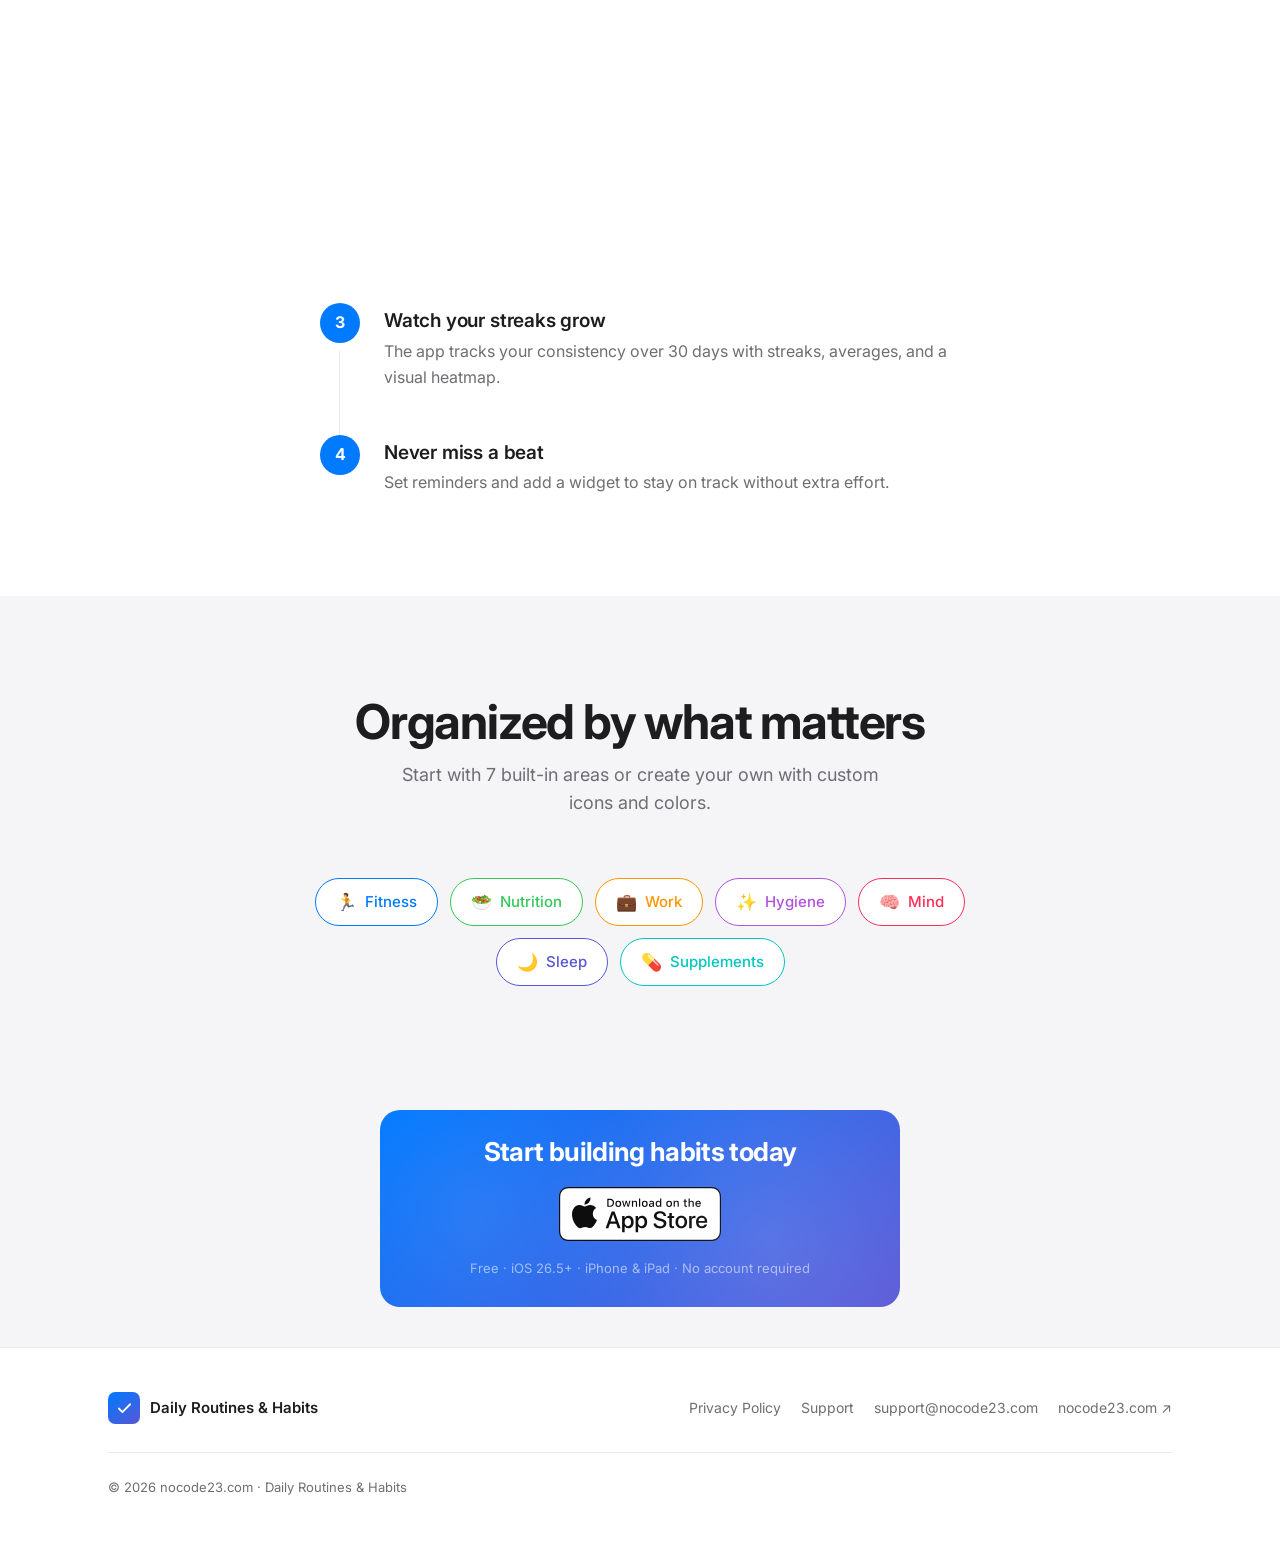
==== commit 5ef78306: "[daily-routines] update web to app version of June 10: new screenshots, 7 areas, iOS 26.5+ - replace" ====
--- a/index.html
+++ b/index.html
@@ -87,7 +87,7 @@
             <span class="l-en">Health &amp; Fitness</span>
             <span class="l-cs">Zdraví &amp; Fitness</span>
           </span>
-          <span class="hero-platform">iPhone · iPad · iOS 26+</span>
+          <span class="hero-platform">iPhone · iPad · iOS 26.5+</span>
         </div>
       </div>
 
@@ -113,8 +113,8 @@
       </a>
 
       <p class="hero-free">
-        <span class="l-en">Free · iPhone &amp; iPad · iOS 26+</span>
-        <span class="l-cs">Zdarma · iPhone &amp; iPad · iOS 26+</span>
+        <span class="l-en">Free · iPhone &amp; iPad · iOS 26.5+</span>
+        <span class="l-cs">Zdarma · iPhone &amp; iPad · iOS 26.5+</span>
       </p>
     </div>
 
@@ -159,8 +159,8 @@
           <span class="l-cs">Přehled dne na první pohled</span>
         </h3>
         <p>
-          <span class="l-en">All your routines grouped by area of life. See exactly what's done, what's left, and how far you've come today. Sections auto-collapse when complete.</span>
-          <span class="l-cs">Všechny rutiny seřazené podle oblastí života. Vidíš přesně co je hotovo, co zbývá a jak daleko jsi dnes. Sekce se automaticky sbalí, když jsou všechny rutiny splněny.</span>
+          <span class="l-en">All your routines grouped by area of life. See exactly what's done, what's left, and how far you've come today. Tap an area header to collapse it — sections open up again whenever you switch days.</span>
+          <span class="l-cs">Všechny rutiny seřazené podle oblastí života. Vidíš přesně co je hotovo, co zbývá a jak daleko jsi dnes. Tapni na hlavičku oblasti a sbal ji — při přepnutí dne se sekce zase samy rozbalí.</span>
         </p>
       </div>
 
@@ -176,8 +176,8 @@
           <span class="l-cs">Tři srozumitelné stavy</span>
         </h3>
         <p>
-          <span class="l-en">Every routine is clearly <strong>incomplete</strong>, <strong>completed</strong> (strikethrough), or <strong>archived</strong> (greyed out). No confusion about what needs your attention.</span>
-          <span class="l-cs">Každá rutina je jasně <strong>nedokončená</strong>, <strong>dokončená</strong> (přeškrtnutá) nebo <strong>archivovaná</strong> (zešedlá). Bez zmatků o tom, co potřebuje tvou pozornost.</span>
+          <span class="l-en">Every routine is clearly <strong>incomplete</strong>, <strong>completed</strong> (gently dimmed), or <strong>archived</strong> (greyed out). No confusion about what needs your attention.</span>
+          <span class="l-cs">Každá rutina je jasně <strong>nedokončená</strong>, <strong>dokončená</strong> (jemně ztlumená) nebo <strong>archivovaná</strong> (zešedlá). Bez zmatků o tom, co potřebuje tvou pozornost.</span>
         </p>
       </div>
 
@@ -208,8 +208,8 @@
           <span class="l-cs">Rutiny přizpůsobené tvému životu</span>
         </h3>
         <p>
-          <span class="l-en">Set routines for every day or specific weekdays. Choose morning, afternoon, or evening. Set a goal count (e.g. 8 glasses of water) or just track completion.</span>
-          <span class="l-cs">Nastav rutiny na každý den nebo konkrétní dny v týdnu. Vyber ráno, odpoledne nebo večer. Nastav cílový počet (např. 8 sklenic vody) nebo jen sleduj splnění.</span>
+          <span class="l-en">Set routines for every day or specific weekdays. Choose morning, afternoon, evening — or repeat throughout the whole day. Set a goal count (e.g. 8 glasses of water) or just track completion.</span>
+          <span class="l-cs">Nastav rutiny na každý den nebo konkrétní dny v týdnu. Vyber ráno, odpoledne nebo večer — anebo opakuj v průběhu celého dne. Nastav cílový počet (např. 8 sklenic vody) nebo jen sleduj splnění.</span>
         </p>
       </div>
 
@@ -241,8 +241,8 @@
           <span class="l-cs">Odškrtávej z plochy</span>
         </h3>
         <p>
-          <span class="l-en">Add a widget in small, medium, or large size — or on your Lock Screen. Tap to toggle a routine without even opening the app.</span>
-          <span class="l-cs">Přidej widget v malé, střední nebo velké velikosti — nebo na uzamčenou obrazovku. Tapni pro přepnutí rutiny, aniž bys otevíral aplikaci.</span>
+          <span class="l-en">Add a widget in small, medium, or large size — or on your Lock Screen. Tap to toggle a routine without even opening the app. Always shows today's progress and starts fresh every morning.</span>
+          <span class="l-cs">Přidej widget v malé, střední nebo velké velikosti — nebo na uzamčenou obrazovku. Tapni pro přepnutí rutiny, aniž bys otevíral aplikaci. Vždy ukazuje dnešní pokrok a každé ráno začíná s čistým štítem.</span>
         </p>
       </div>
 
@@ -420,8 +420,8 @@
         <span class="l-cs">Organizované podle toho, na čem záleží</span>
       </h2>
       <p class="section-sub">
-        <span class="l-en">Start with 6 built-in areas or create your own with custom icons and colors.</span>
-        <span class="l-cs">Začni s 6 přednastavenými oblastmi nebo si vytvoř vlastní s ikonami a barvami podle tebe.</span>
+        <span class="l-en">Start with 7 built-in areas or create your own with custom icons and colors.</span>
+        <span class="l-cs">Začni se 7 přednastavenými oblastmi nebo si vytvoř vlastní s ikonami a barvami podle tebe.</span>
       </p>
     </div>
 
@@ -442,19 +442,24 @@
         <span class="l-cs">Práce</span>
       </div>
       <div class="area-chip" style="--area-c:#AF52DE;">
+        <span class="area-emoji">✨</span>
+        <span class="l-en">Hygiene</span>
+        <span class="l-cs">Hygiena</span>
+      </div>
+      <div class="area-chip" style="--area-c:#FF2D55;">
         <span class="area-emoji">🧠</span>
         <span class="l-en">Mind</span>
         <span class="l-cs">Mysl</span>
-      </div>
-      <div class="area-chip" style="--area-c:#007AFF;">
-        <span class="area-emoji">✨</span>
-        <span class="l-en">Hygiene</span>
-        <span class="l-cs">Hygiena</span>
       </div>
       <div class="area-chip" style="--area-c:#5856D6;">
         <span class="area-emoji">🌙</span>
         <span class="l-en">Sleep</span>
         <span class="l-cs">Spánek</span>
+      </div>
+      <div class="area-chip" style="--area-c:#00C7BE;">
+        <span class="area-emoji">💊</span>
+        <span class="l-en">Supplements</span>
+        <span class="l-cs">Suplementy</span>
       </div>
     </div>
   </div>
@@ -473,8 +478,8 @@
         <img src="assets/images/App_Store_Badge_US-UK_RGB_wht_092917.svg" alt="Download on the App Store">
       </a>
       <p class="cta-meta">
-        <span class="l-en">Free · iOS 26+ · iPhone &amp; iPad · No account required</span>
-        <span class="l-cs">Zdarma · iOS 26+ · iPhone &amp; iPad · Bez registrace</span>
+        <span class="l-en">Free · iOS 26.5+ · iPhone &amp; iPad · No account required</span>
+        <span class="l-cs">Zdarma · iOS 26.5+ · iPhone &amp; iPad · Bez registrace</span>
       </p>
     </div>
   </div>
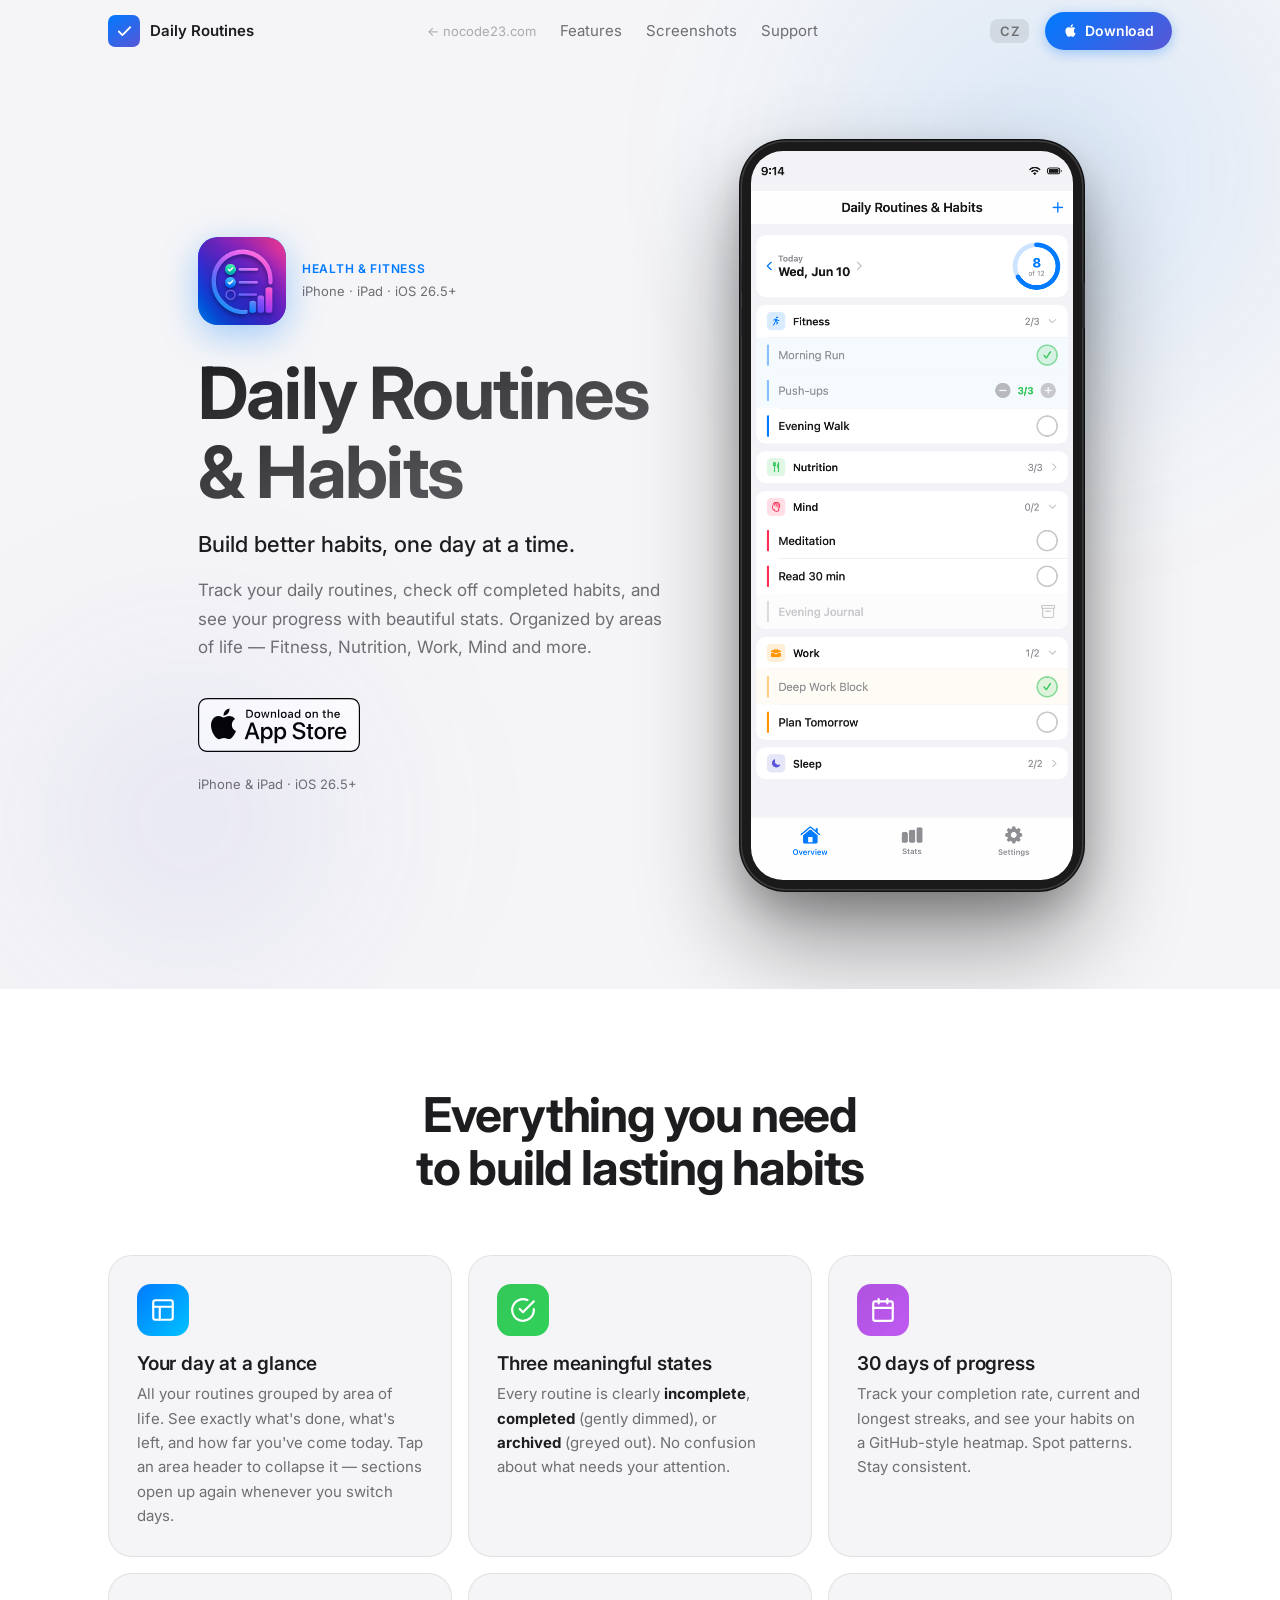
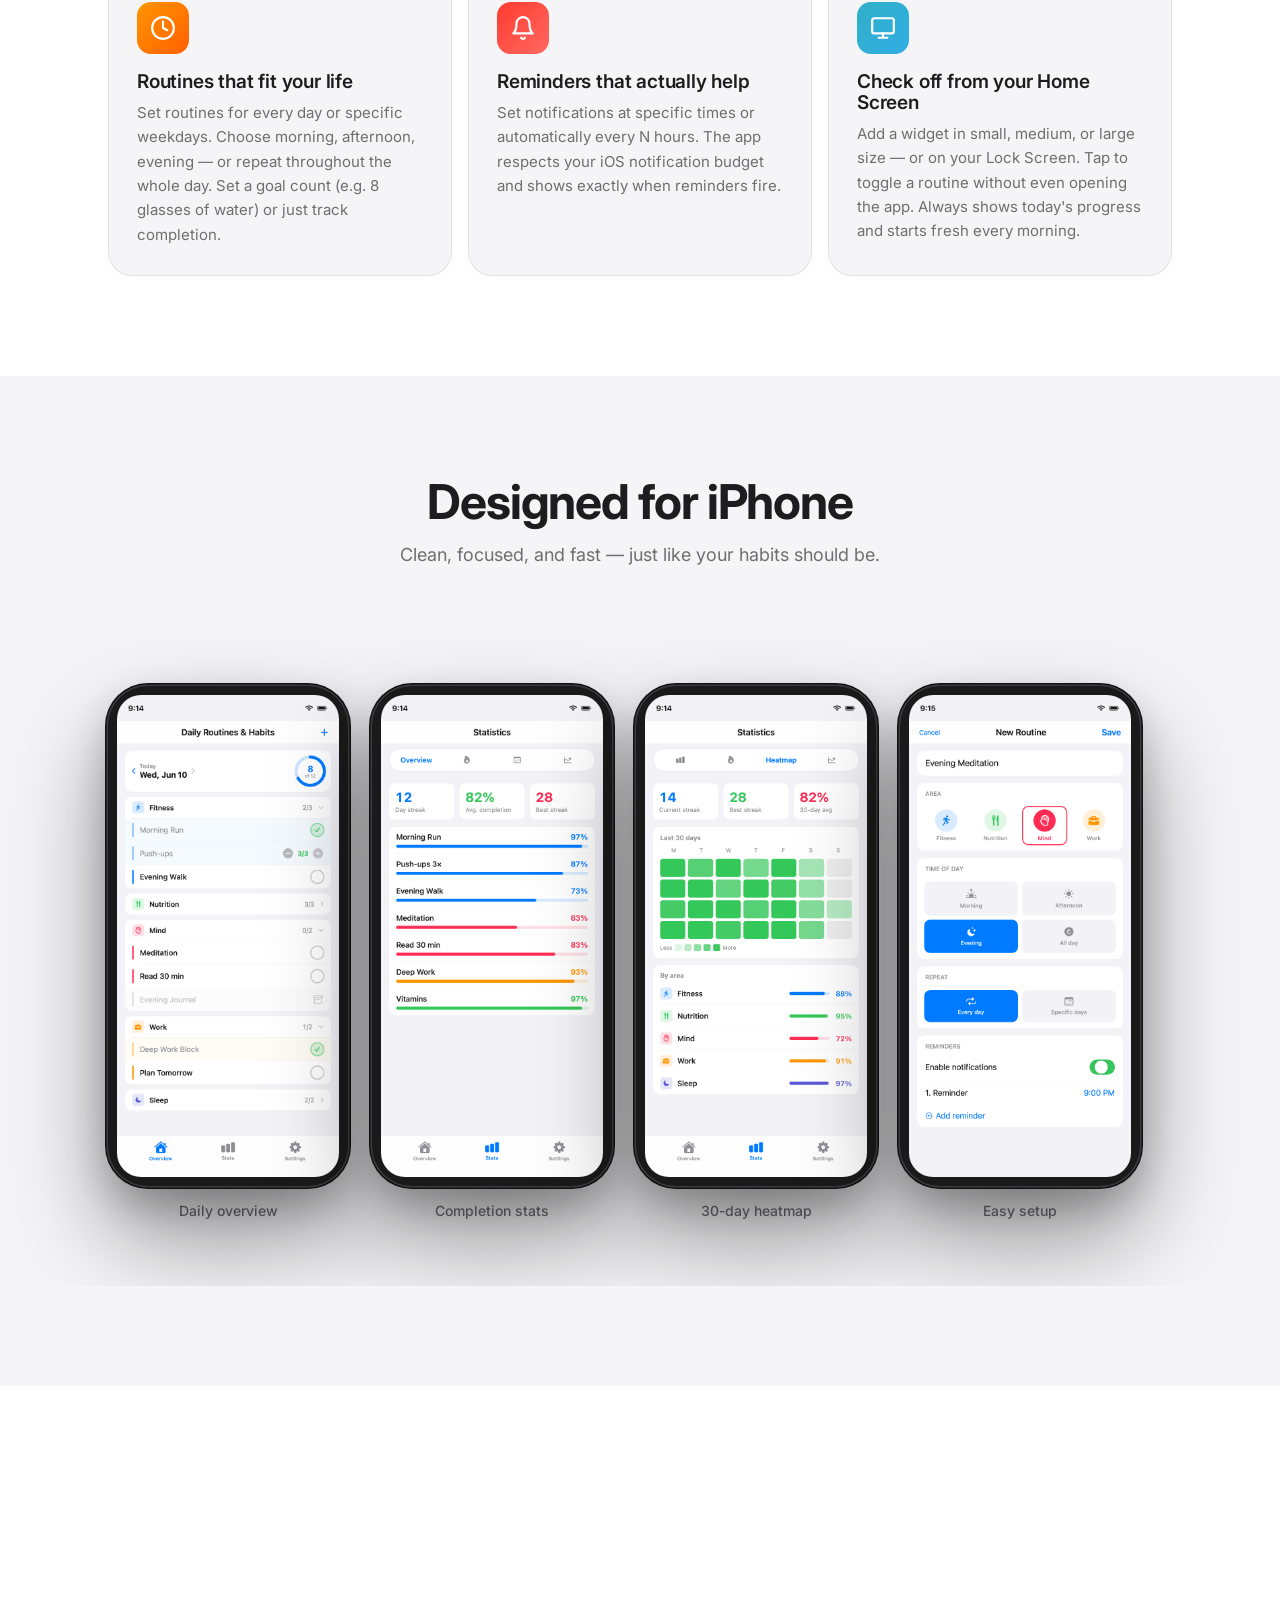
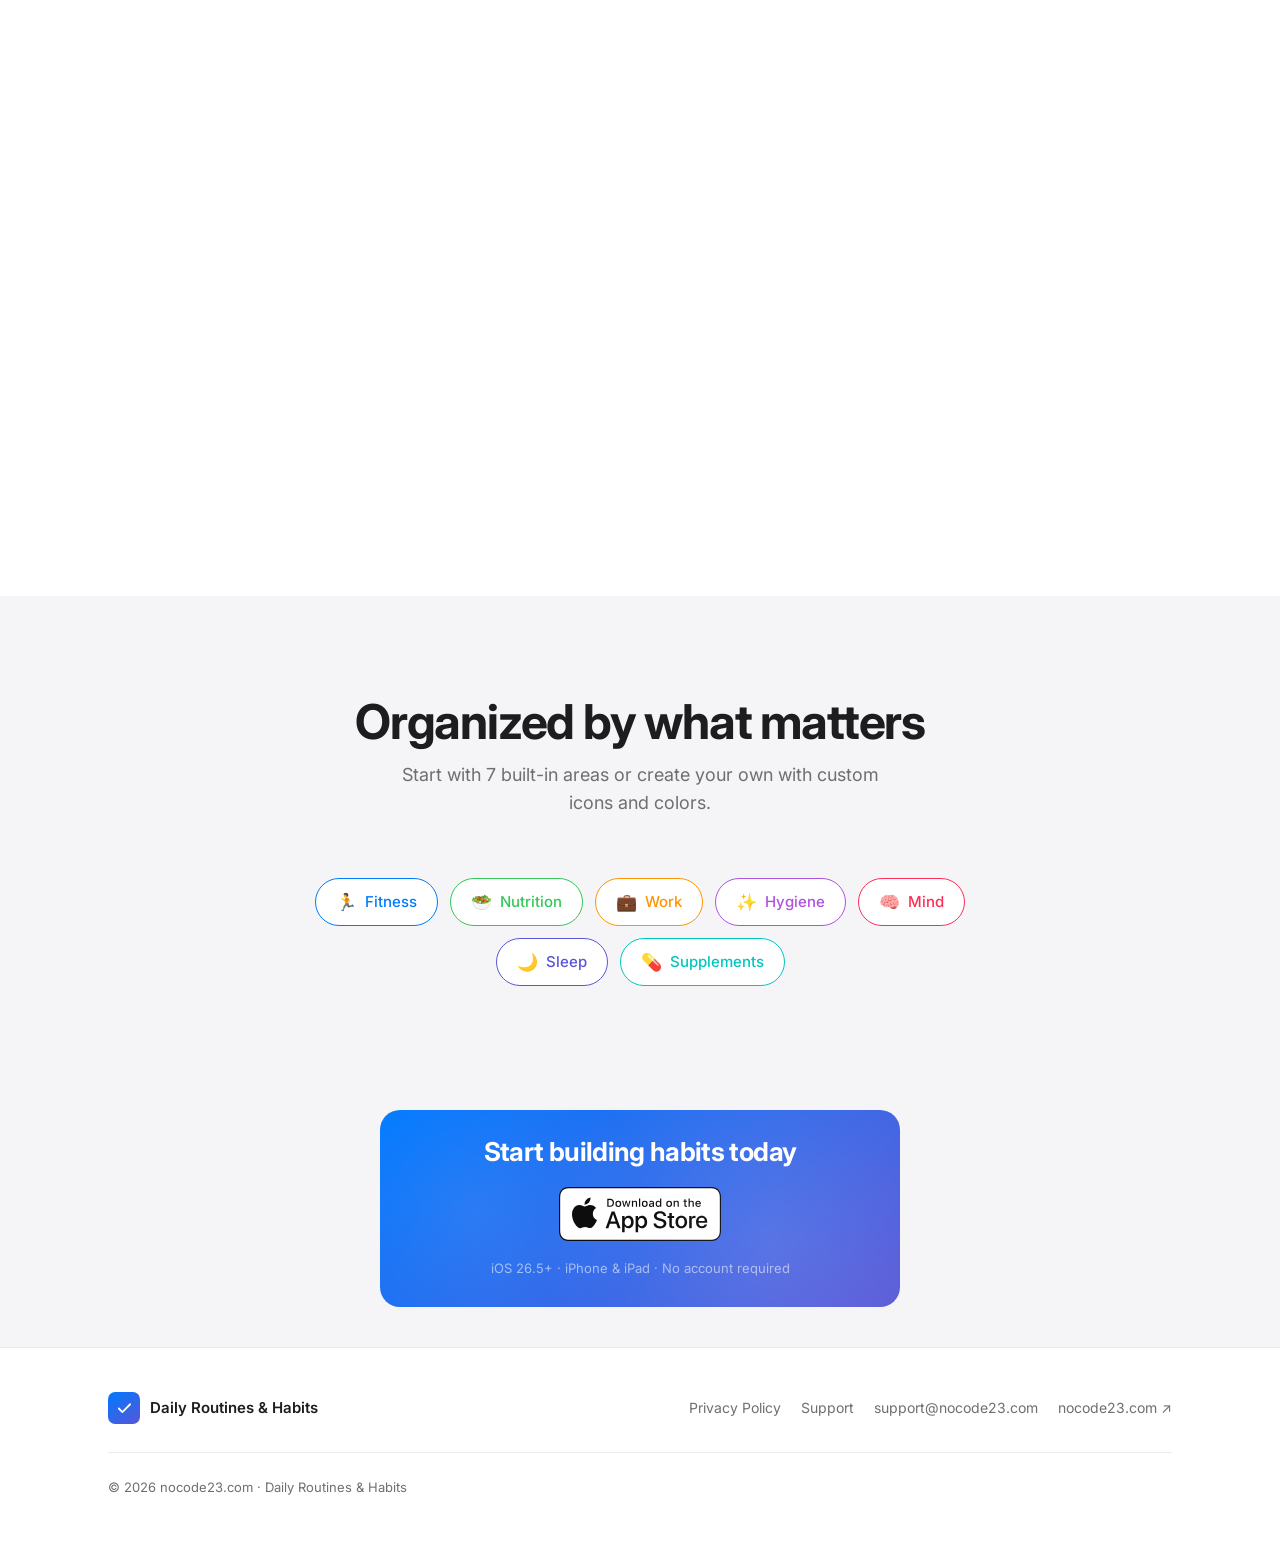
==== commit c9fc0e4e: "[daily-routines] remove Free/Zdarma claims (meta tags, hero, CTA) Co-Authored-By: Claude Fable 5 <no" ====
--- a/index.html
+++ b/index.html
@@ -4,9 +4,9 @@
   <meta charset="UTF-8">
   <meta name="viewport" content="width=device-width, initial-scale=1.0">
   <title>Daily Routines &amp; Habits — Build better habits, one day at a time</title>
-  <meta name="description" content="Track your daily routines and stay consistent. Organize by areas of life, see 30-day stats, and check off habits from your Home Screen widget. Free for iPhone and iPad.">
+  <meta name="description" content="Track your daily routines and stay consistent. Organize by areas of life, see 30-day stats, and check off habits from your Home Screen widget. For iPhone and iPad.">
   <meta property="og:title" content="Daily Routines &amp; Habits">
-  <meta property="og:description" content="Build better habits, one day at a time. Free for iPhone and iPad.">
+  <meta property="og:description" content="Build better habits, one day at a time. For iPhone and iPad.">
   <meta property="og:image" content="assets/images/01_dashboard.png">
   <meta property="og:type" content="website">
   <meta name="apple-itunes-app" content="app-id=XXXXXXXXX">
@@ -113,8 +113,8 @@
       </a>
 
       <p class="hero-free">
-        <span class="l-en">Free · iPhone &amp; iPad · iOS 26.5+</span>
-        <span class="l-cs">Zdarma · iPhone &amp; iPad · iOS 26.5+</span>
+        <span class="l-en">iPhone &amp; iPad · iOS 26.5+</span>
+        <span class="l-cs">iPhone &amp; iPad · iOS 26.5+</span>
       </p>
     </div>
 
@@ -478,8 +478,8 @@
         <img src="assets/images/App_Store_Badge_US-UK_RGB_wht_092917.svg" alt="Download on the App Store">
       </a>
       <p class="cta-meta">
-        <span class="l-en">Free · iOS 26.5+ · iPhone &amp; iPad · No account required</span>
-        <span class="l-cs">Zdarma · iOS 26.5+ · iPhone &amp; iPad · Bez registrace</span>
+        <span class="l-en">iOS 26.5+ · iPhone &amp; iPad · No account required</span>
+        <span class="l-cs">iOS 26.5+ · iPhone &amp; iPad · Bez registrace</span>
       </p>
     </div>
   </div>
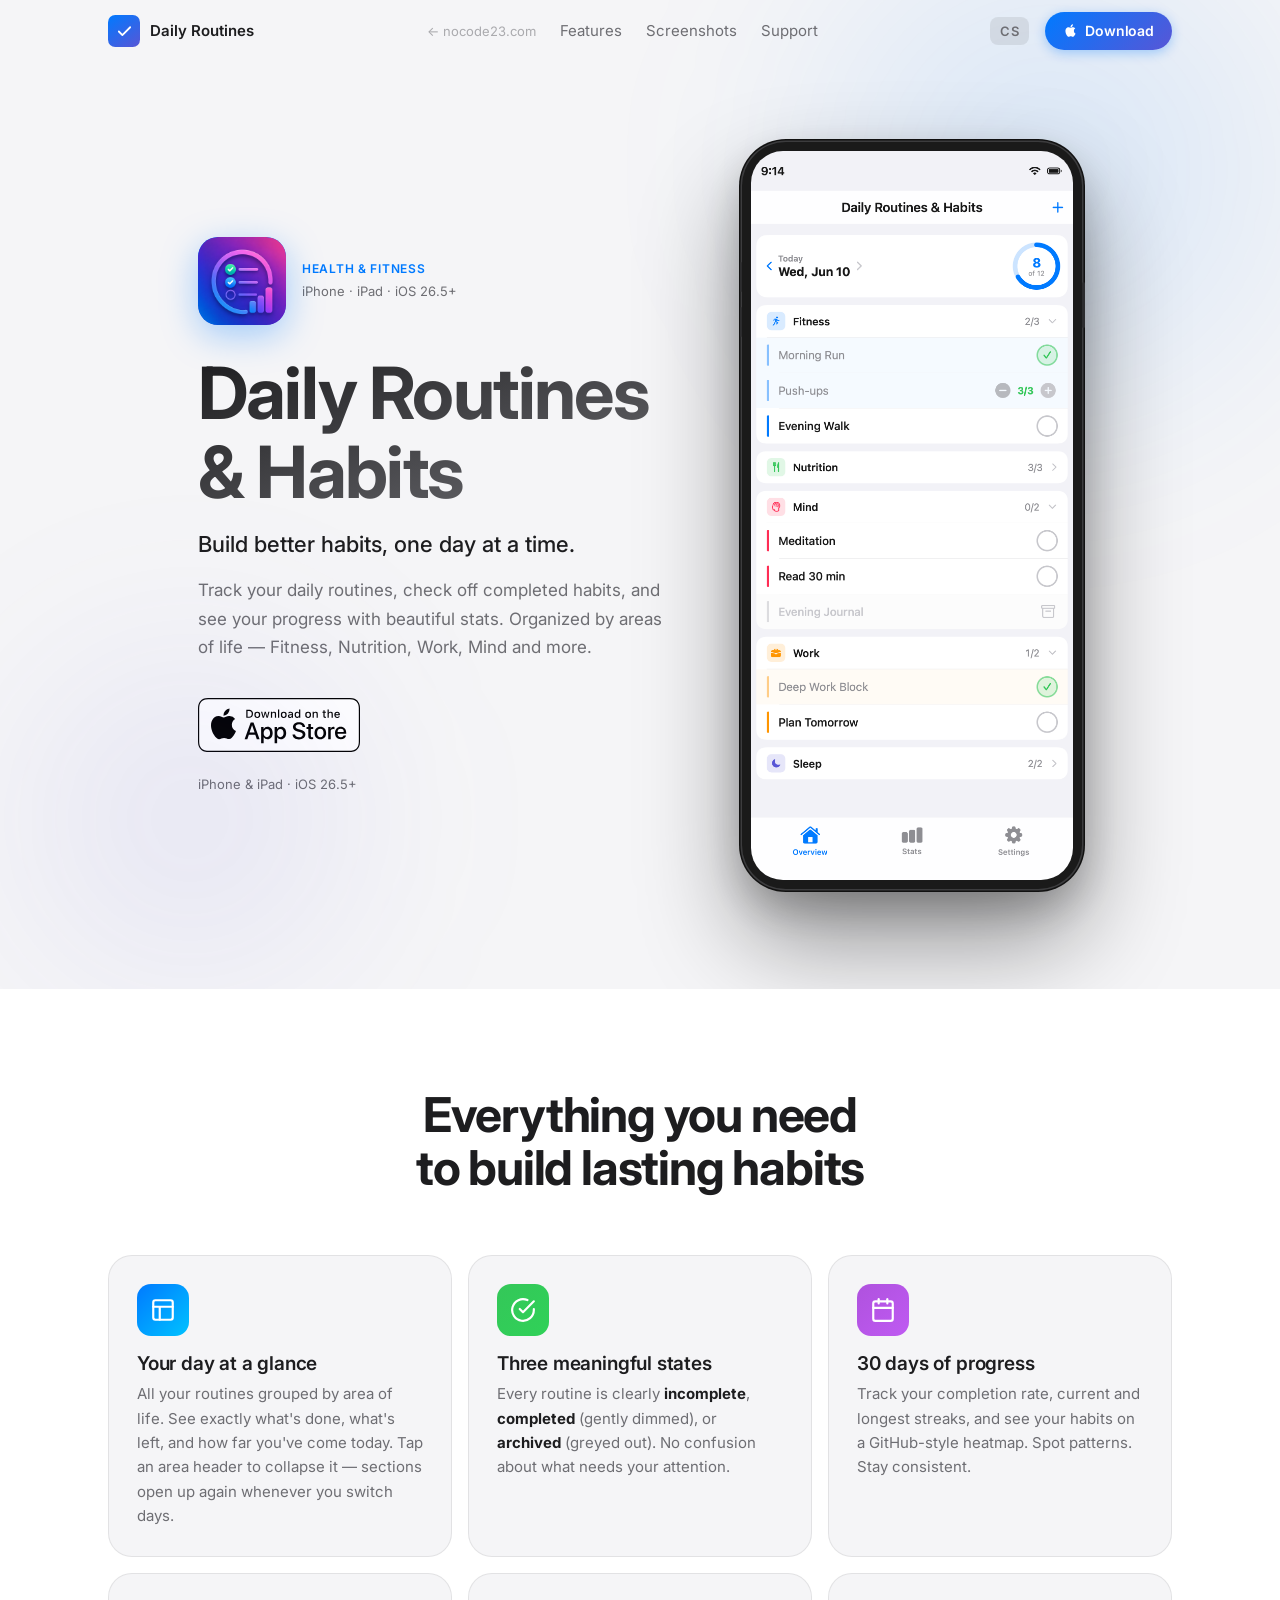
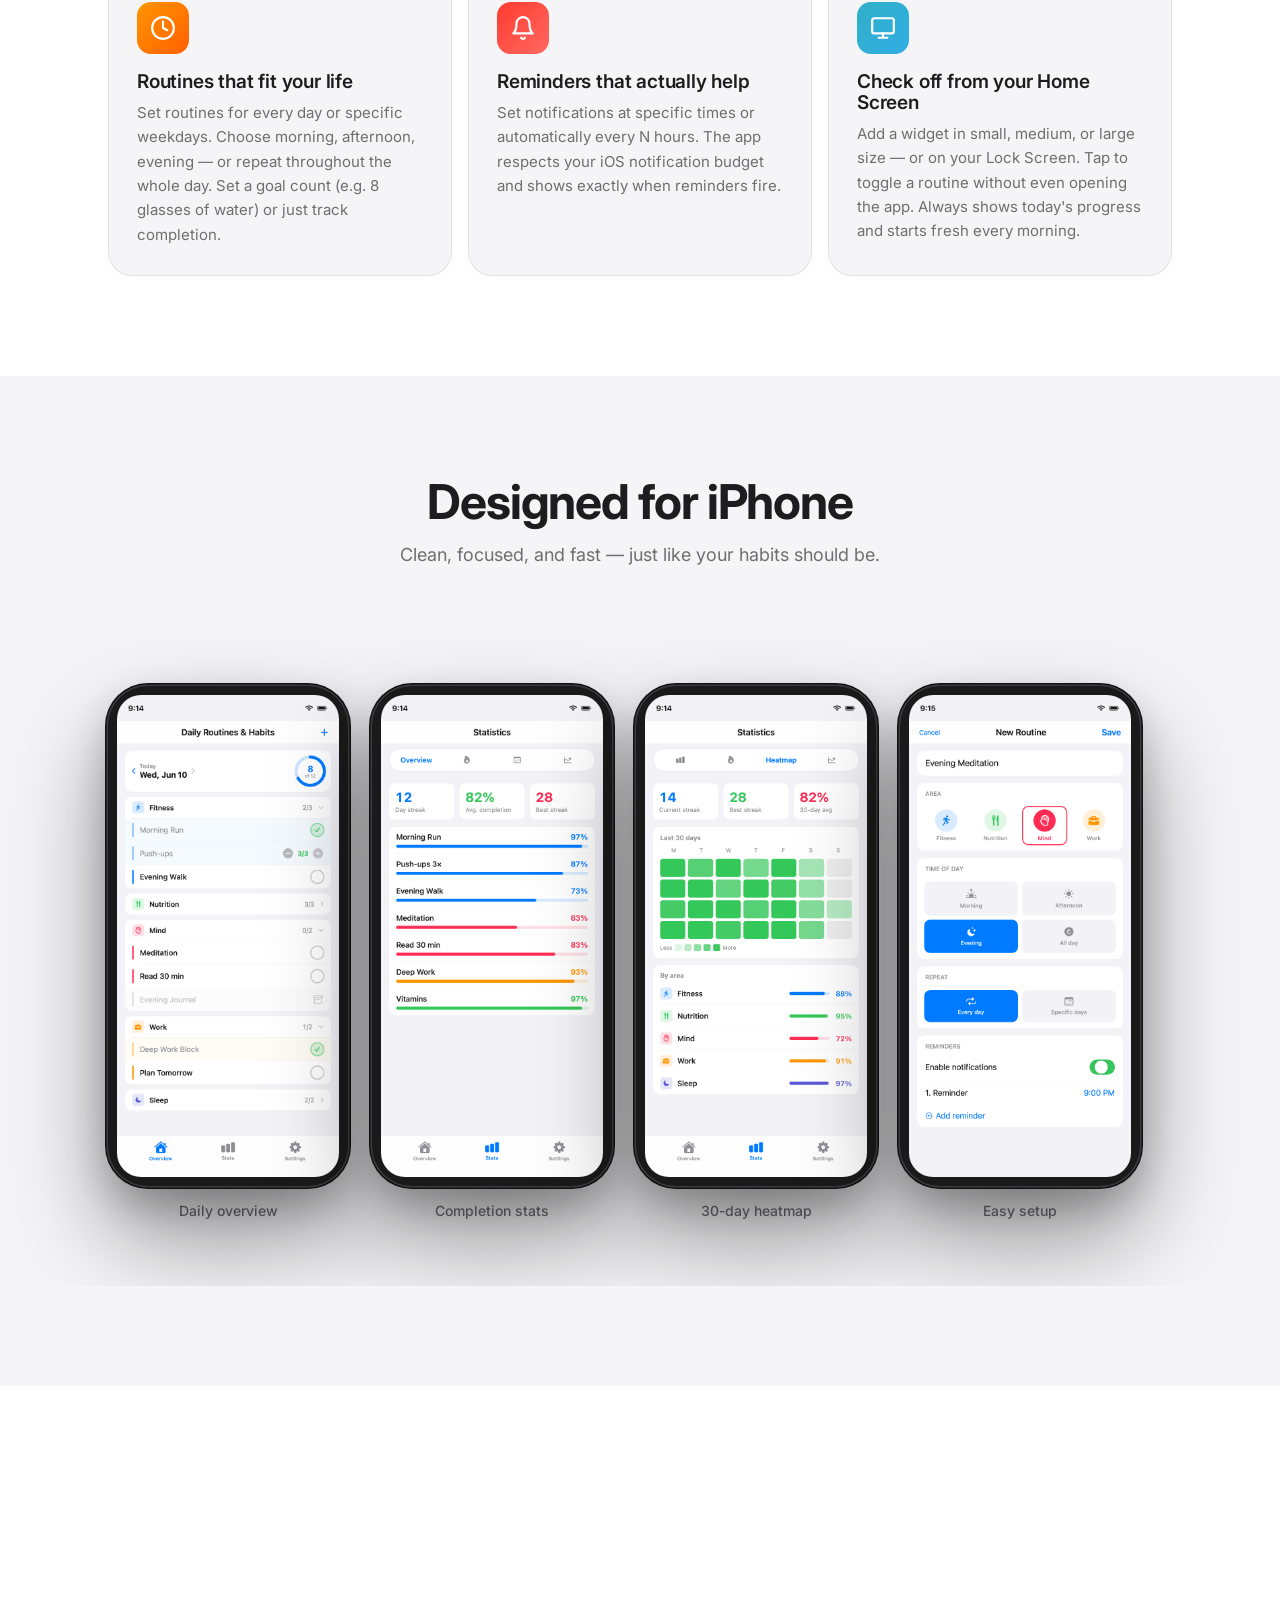
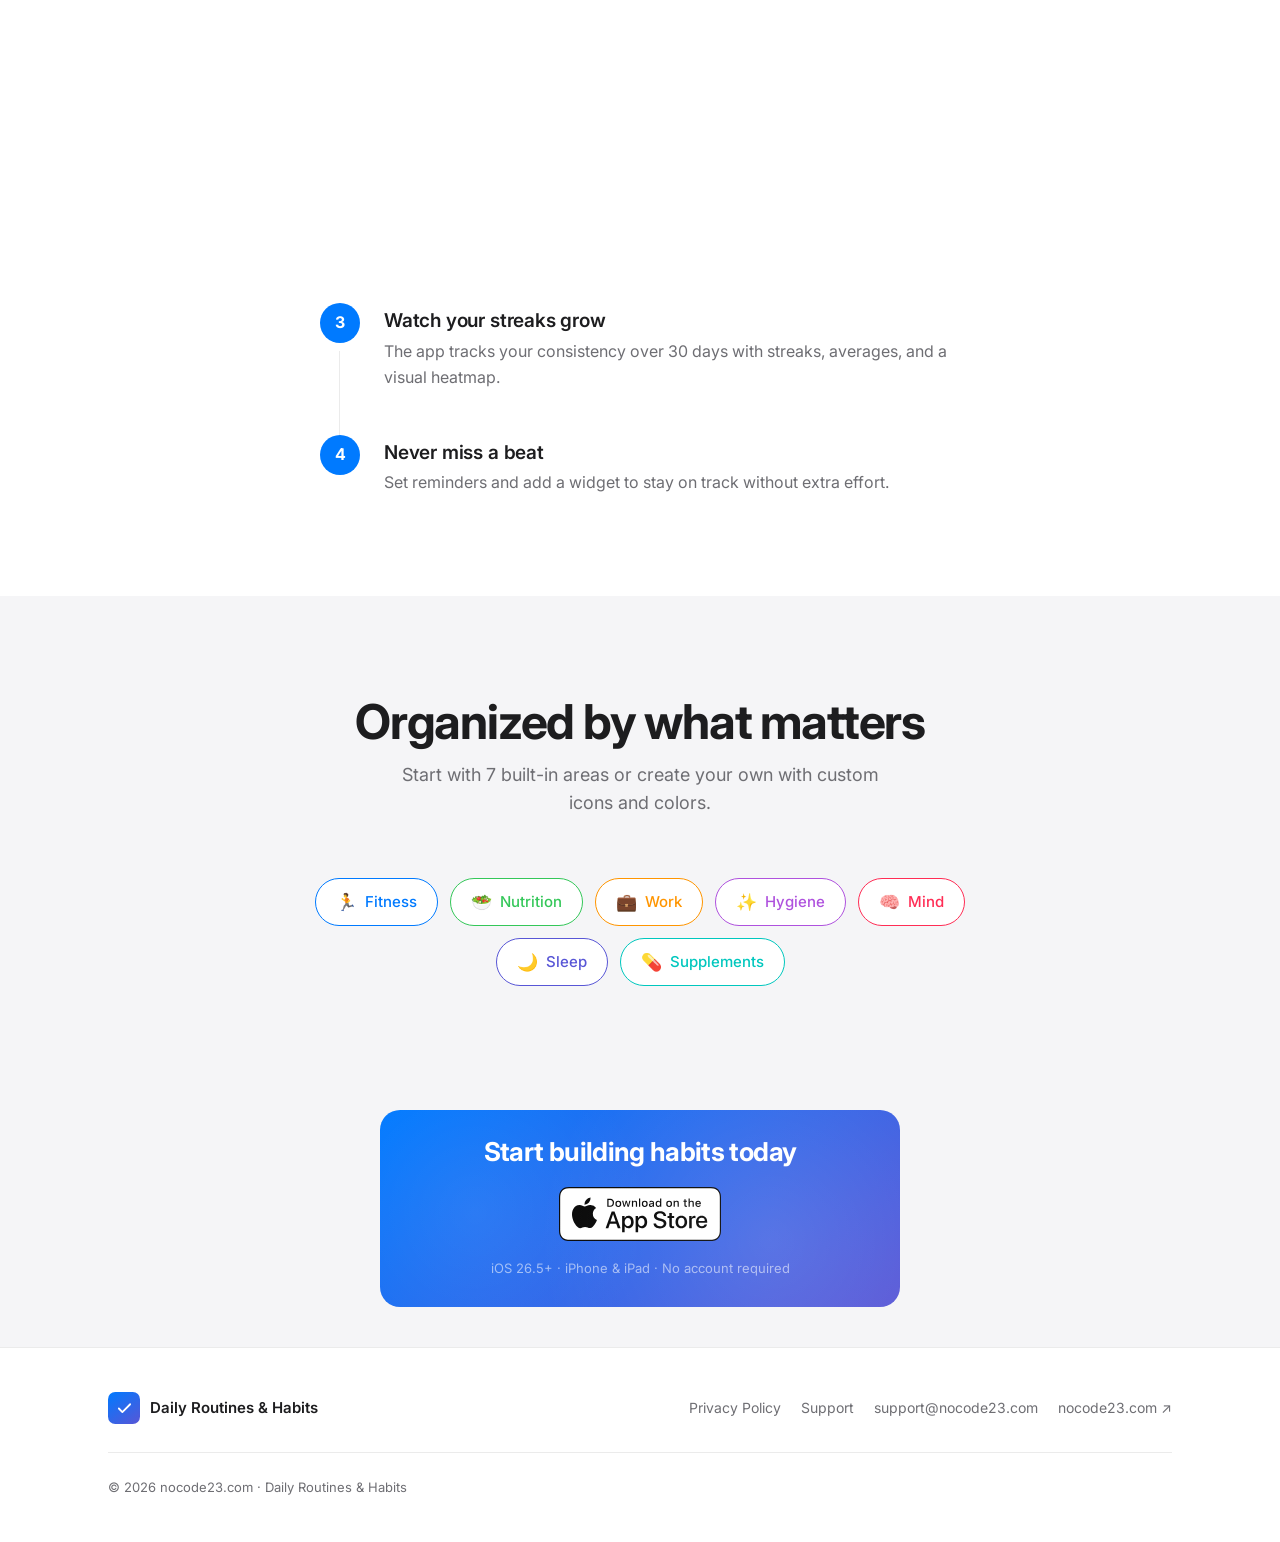
==== commit 4e4b5c23: "[daily-routines] restructure to separate en/ and cs/ directories for SEO Replace single-page JS lang" ====
--- a/index.html
+++ b/index.html
@@ -1,520 +1,18 @@
 <!DOCTYPE html>
-<html lang="en">
+<html>
 <head>
   <meta charset="UTF-8">
-  <meta name="viewport" content="width=device-width, initial-scale=1.0">
-  <title>Daily Routines &amp; Habits — Build better habits, one day at a time</title>
-  <meta name="description" content="Track your daily routines and stay consistent. Organize by areas of life, see 30-day stats, and check off habits from your Home Screen widget. For iPhone and iPad.">
-  <meta property="og:title" content="Daily Routines &amp; Habits">
-  <meta property="og:description" content="Build better habits, one day at a time. For iPhone and iPad.">
-  <meta property="og:image" content="assets/images/01_dashboard.png">
-  <meta property="og:type" content="website">
-  <meta name="apple-itunes-app" content="app-id=XXXXXXXXX">
-  <meta name="theme-color" content="#007AFF">
-  <link rel="preconnect" href="https://fonts.googleapis.com">
-  <link rel="preconnect" href="https://fonts.gstatic.com" crossorigin>
-  <link href="https://fonts.googleapis.com/css2?family=Inter:wght@400;500;600;700&display=swap" rel="stylesheet">
-  <link rel="stylesheet" href="assets/css/main.css">
+  <title>Daily Routines &amp; Habits</title>
+  <meta name="robots" content="noindex">
+  <script>
+    var lang = (navigator.language || navigator.userLanguage || 'en').toLowerCase();
+    location.replace((lang.startsWith('cs') || lang.startsWith('sk')) ? 'cs/' : 'en/');
+  </script>
+  <noscript>
+    <meta http-equiv="refresh" content="0; url=en/">
+  </noscript>
 </head>
 <body>
-
-<!-- ===================== NAVIGATION ===================== -->
-<nav class="nav" id="nav">
-  <div class="nav-inner">
-    <a href="index.html" class="nav-logo">
-      <!-- App icon: swap div for <img src="assets/images/app-icon.png"> when available -->
-      <div class="app-icon app-icon--sm">
-        <svg class="icon-fallback" viewBox="0 0 24 24" fill="none" stroke="white" stroke-width="2.5" stroke-linecap="round" stroke-linejoin="round" width="17" height="17">
-          <polyline points="20 6 9 17 4 12"/>
-        </svg>
-      </div>
-      <span>Daily Routines</span>
-    </a>
-
-    <div class="nav-links">
-      <a href="../index.html" class="nav-back">← nocode23.com</a>
-      <a href="#features"><span class="l-en">Features</span><span class="l-cs">Funkce</span></a>
-      <a href="#screenshots"><span class="l-en">Screenshots</span><span class="l-cs">Screenshoty</span></a>
-      <a href="support.html"><span class="l-en">Support</span><span class="l-cs">Podpora</span></a>
-    </div>
-
-    <div class="nav-right">
-      <button class="lang-btn" id="langBtn" aria-label="Switch language">CZ</button>
-      <a href="#" class="dl-btn dl-btn--sm" target="_blank" rel="noopener" aria-label="Download on the App Store">
-        <svg viewBox="0 0 24 24" width="15" height="15">
-          <path d="M18.71 19.5c-.83 1.24-1.71 2.45-3.05 2.47-1.34.03-1.77-.79-3.29-.79-1.53 0-2 .77-3.27.82-1.31.05-2.3-1.32-3.14-2.53C4.25 17 2.94 12.45 4.7 9.39c.87-1.52 2.43-2.48 4.12-2.51 1.28-.02 2.5.87 3.29.87.78 0 2.26-1.07 3.8-.91.65.03 2.47.26 3.64 1.98-.09.06-2.17 1.28-2.15 3.81.03 3.02 2.65 4.03 2.68 4.04-.03.07-.42 1.44-1.38 2.83M13 3.5c.73-.83 1.94-1.46 2.94-1.5.13 1.17-.34 2.35-1.04 3.19-.69.85-1.83 1.51-2.95 1.42-.15-1.15.41-2.35 1.05-3.11z"/>
-        </svg>
-        <span class="l-en">Download</span><span class="l-cs">Stáhnout</span>
-      </a>
-      <button class="hamburger" id="hamburger" aria-label="Menu" aria-expanded="false">
-        <span></span><span></span><span></span>
-      </button>
-    </div>
-  </div>
-
-  <!-- Mobile drawer -->
-  <div class="nav-drawer">
-    <a href="#features"><span class="l-en">Features</span><span class="l-cs">Funkce</span></a>
-    <a href="#screenshots"><span class="l-en">Screenshots</span><span class="l-cs">Screenshoty</span></a>
-    <a href="support.html"><span class="l-en">Support</span><span class="l-cs">Podpora</span></a>
-    <a href="privacy.html"><span class="l-en">Privacy Policy</span><span class="l-cs">Zásady ochrany</span></a>
-    <a href="#" class="dl-btn" target="_blank" rel="noopener">
-      <svg viewBox="0 0 24 24" width="15" height="15"><path d="M18.71 19.5c-.83 1.24-1.71 2.45-3.05 2.47-1.34.03-1.77-.79-3.29-.79-1.53 0-2 .77-3.27.82-1.31.05-2.3-1.32-3.14-2.53C4.25 17 2.94 12.45 4.7 9.39c.87-1.52 2.43-2.48 4.12-2.51 1.28-.02 2.5.87 3.29.87.78 0 2.26-1.07 3.8-.91.65.03 2.47.26 3.64 1.98-.09.06-2.17 1.28-2.15 3.81.03 3.02 2.65 4.03 2.68 4.04-.03.07-.42 1.44-1.38 2.83M13 3.5c.73-.83 1.94-1.46 2.94-1.5.13 1.17-.34 2.35-1.04 3.19-.69.85-1.83 1.51-2.95 1.42-.15-1.15.41-2.35 1.05-3.11z"/></svg>
-      <span class="l-en">Download</span><span class="l-cs">Stáhnout</span>
-    </a>
-  </div>
-</nav>
-
-
-<!-- ===================== HERO ===================== -->
-<section class="hero">
-  <div class="hero-blob-1"></div>
-  <div class="hero-blob-2"></div>
-
-  <div class="hero-inner">
-    <!-- Left: text -->
-    <div class="hero-text reveal">
-      <div class="hero-approw">
-        <!-- App icon: swap div for <img> when you have app-icon.png -->
-        <div class="app-icon app-icon--lg">
-          <img class="icon-img" src="assets/images/app-icon.png" alt="Daily Routines icon" onerror="this.style.display='none'">
-          <svg class="icon-fallback" viewBox="0 0 24 24" fill="none" stroke="white" stroke-width="2.5" stroke-linecap="round" stroke-linejoin="round" width="46" height="46">
-            <polyline points="20 6 9 17 4 12"/>
-          </svg>
-        </div>
-        <div class="hero-appmeta">
-          <span class="hero-cat">
-            <span class="l-en">Health &amp; Fitness</span>
-            <span class="l-cs">Zdraví &amp; Fitness</span>
-          </span>
-          <span class="hero-platform">iPhone · iPad · iOS 26.5+</span>
-        </div>
-      </div>
-
-      <h1 class="hero-h1">
-        <span class="hero-h1-text">
-          <span class="l-en">Daily Routines<br>&amp; Habits</span>
-          <span class="l-cs">Denní rutiny<br>&amp; Návyky</span>
-        </span>
-      </h1>
-
-      <p class="hero-tagline">
-        <span class="l-en">Build better habits, one day at a time.</span>
-        <span class="l-cs">Buduj lepší návyky, den za dnem.</span>
-      </p>
-
-      <p class="hero-desc">
-        <span class="l-en">Track your daily routines, check off completed habits, and see your progress with beautiful stats. Organized by areas of life — Fitness, Nutrition, Work, Mind and more.</span>
-        <span class="l-cs">Sleduj denní rutiny, odškrtávej splněné návyky a mapuj pokrok s krásnými statistikami. Organizováno podle oblastí života — Fitness, Výživa, Práce, Mysl a další.</span>
-      </p>
-
-      <a href="#" class="appstore-badge" target="_blank" rel="noopener" aria-label="Download on the App Store">
-        <img src="assets/images/App_Store_Badge_US-UK_RGB_wht_092917.svg" alt="Download on the App Store">
-      </a>
-
-      <p class="hero-free">
-        <span class="l-en">iPhone &amp; iPad · iOS 26.5+</span>
-        <span class="l-cs">iPhone &amp; iPad · iOS 26.5+</span>
-      </p>
-    </div>
-
-    <!-- Right: phone mockup -->
-    <div class="reveal-r">
-      <div class="phone phone--hero">
-        <div class="phone-screen">
-          <picture>
-            <source srcset="assets/images/01_dashboard_dark.png" media="(prefers-color-scheme: dark)">
-            <img src="assets/images/01_dashboard.png" alt="Daily Routines dashboard" loading="eager">
-          </picture>
-        </div>
-        <div class="phone-btn phone-btn--vu"></div>
-        <div class="phone-btn phone-btn--vd"></div>
-        <div class="phone-btn phone-btn--pw"></div>
-      </div>
-    </div>
-  </div>
-</section>
-
-
-<!-- ===================== FEATURES ===================== -->
-<section class="features section" id="features">
-  <div class="container">
-    <div class="section-header reveal">
-      <h2>
-        <span class="l-en">Everything you need<br>to build lasting habits</span>
-        <span class="l-cs">Vše, co potřebuješ<br>k budování trvalých návyků</span>
-      </h2>
-    </div>
-
-    <div class="feat-grid">
-
-      <div class="feat-card reveal">
-        <div class="feat-icon" style="background:linear-gradient(135deg,#007AFF,#00C2FF);">
-          <svg viewBox="0 0 24 24" stroke-width="2" stroke-linecap="round" stroke-linejoin="round">
-            <rect x="3" y="3" width="18" height="18" rx="2"/><path d="M3 9h18M9 21V9"/>
-          </svg>
-        </div>
-        <h3>
-          <span class="l-en">Your day at a glance</span>
-          <span class="l-cs">Přehled dne na první pohled</span>
-        </h3>
-        <p>
-          <span class="l-en">All your routines grouped by area of life. See exactly what's done, what's left, and how far you've come today. Tap an area header to collapse it — sections open up again whenever you switch days.</span>
-          <span class="l-cs">Všechny rutiny seřazené podle oblastí života. Vidíš přesně co je hotovo, co zbývá a jak daleko jsi dnes. Tapni na hlavičku oblasti a sbal ji — při přepnutí dne se sekce zase samy rozbalí.</span>
-        </p>
-      </div>
-
-      <div class="feat-card reveal">
-        <div class="feat-icon" style="background:linear-gradient(135deg,#34C759,#30D158);">
-          <svg viewBox="0 0 24 24" stroke-width="2" stroke-linecap="round" stroke-linejoin="round">
-            <path d="M22 11.08V12a10 10 0 1 1-5.93-9.14"/>
-            <polyline points="22 4 12 14.01 9 11.01"/>
-          </svg>
-        </div>
-        <h3>
-          <span class="l-en">Three meaningful states</span>
-          <span class="l-cs">Tři srozumitelné stavy</span>
-        </h3>
-        <p>
-          <span class="l-en">Every routine is clearly <strong>incomplete</strong>, <strong>completed</strong> (gently dimmed), or <strong>archived</strong> (greyed out). No confusion about what needs your attention.</span>
-          <span class="l-cs">Každá rutina je jasně <strong>nedokončená</strong>, <strong>dokončená</strong> (jemně ztlumená) nebo <strong>archivovaná</strong> (zešedlá). Bez zmatků o tom, co potřebuje tvou pozornost.</span>
-        </p>
-      </div>
-
-      <div class="feat-card reveal">
-        <div class="feat-icon" style="background:linear-gradient(135deg,#AF52DE,#BF5AF2);">
-          <svg viewBox="0 0 24 24" stroke-width="2" stroke-linecap="round" stroke-linejoin="round">
-            <rect x="3" y="4" width="18" height="18" rx="2"/><line x1="16" y1="2" x2="16" y2="6"/><line x1="8" y1="2" x2="8" y2="6"/><line x1="3" y1="10" x2="21" y2="10"/>
-          </svg>
-        </div>
-        <h3>
-          <span class="l-en">30 days of progress</span>
-          <span class="l-cs">30 dní pokroku</span>
-        </h3>
-        <p>
-          <span class="l-en">Track your completion rate, current and longest streaks, and see your habits on a GitHub-style heatmap. Spot patterns. Stay consistent.</span>
-          <span class="l-cs">Sleduj míru splnění, aktuální a nejdelší série a vizualizuj návyky na GitHub-style tepelné mapě. Objevuj vzorce. Zůstaň konzistentní.</span>
-        </p>
-      </div>
-
-      <div class="feat-card reveal">
-        <div class="feat-icon" style="background:linear-gradient(135deg,#FF9500,#FF6000);">
-          <svg viewBox="0 0 24 24" stroke-width="2" stroke-linecap="round" stroke-linejoin="round">
-            <circle cx="12" cy="12" r="10"/><polyline points="12 6 12 12 16 14"/>
-          </svg>
-        </div>
-        <h3>
-          <span class="l-en">Routines that fit your life</span>
-          <span class="l-cs">Rutiny přizpůsobené tvému životu</span>
-        </h3>
-        <p>
-          <span class="l-en">Set routines for every day or specific weekdays. Choose morning, afternoon, evening — or repeat throughout the whole day. Set a goal count (e.g. 8 glasses of water) or just track completion.</span>
-          <span class="l-cs">Nastav rutiny na každý den nebo konkrétní dny v týdnu. Vyber ráno, odpoledne nebo večer — anebo opakuj v průběhu celého dne. Nastav cílový počet (např. 8 sklenic vody) nebo jen sleduj splnění.</span>
-        </p>
-      </div>
-
-      <div class="feat-card reveal">
-        <div class="feat-icon" style="background:linear-gradient(135deg,#FF3B30,#FF6961);">
-          <svg viewBox="0 0 24 24" stroke-width="2" stroke-linecap="round" stroke-linejoin="round">
-            <path d="M18 8A6 6 0 0 0 6 8c0 7-3 9-3 9h18s-3-2-3-9"/>
-            <path d="M13.73 21a2 2 0 0 1-3.46 0"/>
-          </svg>
-        </div>
-        <h3>
-          <span class="l-en">Reminders that actually help</span>
-          <span class="l-cs">Připomínky, které skutečně pomáhají</span>
-        </h3>
-        <p>
-          <span class="l-en">Set notifications at specific times or automatically every N hours. The app respects your iOS notification budget and shows exactly when reminders fire.</span>
-          <span class="l-cs">Nastav oznámení v konkrétní časy nebo automaticky každých N hodin. Aplikace respektuje iOS limit oznámení a zobrazí přesně kdy každé připomínání zazvoní.</span>
-        </p>
-      </div>
-
-      <div class="feat-card reveal">
-        <div class="feat-icon" style="background:linear-gradient(135deg,#30B0C7,#32ADE6);">
-          <svg viewBox="0 0 24 24" stroke-width="2" stroke-linecap="round" stroke-linejoin="round">
-            <rect x="2" y="3" width="20" height="14" rx="2"/><line x1="8" y1="21" x2="16" y2="21"/><line x1="12" y1="17" x2="12" y2="21"/>
-          </svg>
-        </div>
-        <h3>
-          <span class="l-en">Check off from your Home Screen</span>
-          <span class="l-cs">Odškrtávej z plochy</span>
-        </h3>
-        <p>
-          <span class="l-en">Add a widget in small, medium, or large size — or on your Lock Screen. Tap to toggle a routine without even opening the app. Always shows today's progress and starts fresh every morning.</span>
-          <span class="l-cs">Přidej widget v malé, střední nebo velké velikosti — nebo na uzamčenou obrazovku. Tapni pro přepnutí rutiny, aniž bys otevíral aplikaci. Vždy ukazuje dnešní pokrok a každé ráno začíná s čistým štítem.</span>
-        </p>
-      </div>
-
-    </div>
-  </div>
-</section>
-
-
-<!-- ===================== SCREENSHOTS ===================== -->
-<section class="screenshots section" id="screenshots">
-  <div class="container">
-    <div class="section-header reveal">
-      <h2>
-        <span class="l-en">Designed for iPhone</span>
-        <span class="l-cs">Navrženo pro iPhone</span>
-      </h2>
-      <p class="section-sub">
-        <span class="l-en">Clean, focused, and fast — just like your habits should be.</span>
-        <span class="l-cs">Čisté, přehledné a rychlé — stejně jako tvoje návyky by měly být.</span>
-      </p>
-    </div>
-  </div>
-
-  <div class="ss-scroll">
-    <div class="ss-track">
-
-      <div class="ss-item reveal">
-        <div class="phone phone--gallery">
-          <div class="phone-screen">
-            <picture>
-              <source srcset="assets/images/01_dashboard_dark.png" media="(prefers-color-scheme: dark)">
-              <img src="assets/images/01_dashboard.png" alt="Daily overview" loading="lazy">
-            </picture>
-          </div>
-        </div>
-        <p class="ss-label">
-          <span class="l-en">Daily overview</span>
-          <span class="l-cs">Denní přehled</span>
-        </p>
-      </div>
-
-      <div class="ss-item reveal">
-        <div class="phone phone--gallery">
-          <div class="phone-screen">
-            <picture>
-              <source srcset="assets/images/02_stats_overview_dark.png" media="(prefers-color-scheme: dark)">
-              <img src="assets/images/02_stats_overview.png" alt="Completion stats" loading="lazy">
-            </picture>
-          </div>
-        </div>
-        <p class="ss-label">
-          <span class="l-en">Completion stats</span>
-          <span class="l-cs">Statistiky splnění</span>
-        </p>
-      </div>
-
-      <div class="ss-item reveal">
-        <div class="phone phone--gallery">
-          <div class="phone-screen">
-            <picture>
-              <source srcset="assets/images/03_stats_heatmap_dark.png" media="(prefers-color-scheme: dark)">
-              <img src="assets/images/03_stats_heatmap.png" alt="30-day heatmap" loading="lazy">
-            </picture>
-          </div>
-        </div>
-        <p class="ss-label">
-          <span class="l-en">30-day heatmap</span>
-          <span class="l-cs">30denní tepelná mapa</span>
-        </p>
-      </div>
-
-      <div class="ss-item reveal">
-        <div class="phone phone--gallery">
-          <div class="phone-screen">
-            <picture>
-              <source srcset="assets/images/04_add_routine_dark.png" media="(prefers-color-scheme: dark)">
-              <img src="assets/images/04_add_routine.png" alt="Easy setup" loading="lazy">
-            </picture>
-          </div>
-        </div>
-        <p class="ss-label">
-          <span class="l-en">Easy setup</span>
-          <span class="l-cs">Snadné nastavení</span>
-        </p>
-      </div>
-
-    </div>
-  </div>
-</section>
-
-
-<!-- ===================== HOW IT WORKS ===================== -->
-<section class="howto section">
-  <div class="container">
-    <div class="section-header reveal">
-      <h2>
-        <span class="l-en">Simple by design</span>
-        <span class="l-cs">Jednoduché od začátku</span>
-      </h2>
-      <p class="section-sub">
-        <span class="l-en">From setup to streak in minutes.</span>
-        <span class="l-cs">Od nastavení k sérii za minuty.</span>
-      </p>
-    </div>
-
-    <div class="steps-wrap">
-
-      <div class="step reveal">
-        <div class="step-num">1</div>
-        <div class="step-body">
-          <h3>
-            <span class="l-en">Add your routines</span>
-            <span class="l-cs">Přidej své rutiny</span>
-          </h3>
-          <p>
-            <span class="l-en">Create routines and assign them to areas of life. Set when you want to do them and how often.</span>
-            <span class="l-cs">Vytvoř rutiny a přiřaď je k oblastem života. Nastav kdy je chceš dělat a jak často.</span>
-          </p>
-        </div>
-      </div>
-
-      <div class="step reveal">
-        <div class="step-num">2</div>
-        <div class="step-body">
-          <h3>
-            <span class="l-en">Check them off daily</span>
-            <span class="l-cs">Každý den je odškrtávej</span>
-          </h3>
-          <p>
-            <span class="l-en">Open the app each day and mark routines as complete. Swipe to edit, archive, or delete.</span>
-            <span class="l-cs">Každý den otevři aplikaci a označ rutiny jako splněné. Přejeď pro úpravu, archivaci nebo smazání.</span>
-          </p>
-        </div>
-      </div>
-
-      <div class="step reveal">
-        <div class="step-num">3</div>
-        <div class="step-body">
-          <h3>
-            <span class="l-en">Watch your streaks grow</span>
-            <span class="l-cs">Sleduj jak rostou tvé série</span>
-          </h3>
-          <p>
-            <span class="l-en">The app tracks your consistency over 30 days with streaks, averages, and a visual heatmap.</span>
-            <span class="l-cs">Aplikace sleduje tvou konzistenci za 30 dní pomocí sérií, průměrů a vizuální tepelné mapy.</span>
-          </p>
-        </div>
-      </div>
-
-      <div class="step reveal">
-        <div class="step-num">4</div>
-        <div class="step-body">
-          <h3>
-            <span class="l-en">Never miss a beat</span>
-            <span class="l-cs">Nikdy nezapomeň</span>
-          </h3>
-          <p>
-            <span class="l-en">Set reminders and add a widget to stay on track without extra effort.</span>
-            <span class="l-cs">Nastav připomínání a přidej widget, aby ses udržel na správné cestě bez extra úsilí.</span>
-          </p>
-        </div>
-      </div>
-
-    </div>
-  </div>
-</section>
-
-
-<!-- ===================== AREAS ===================== -->
-<section class="section">
-  <div class="container">
-    <div class="section-header reveal">
-      <h2>
-        <span class="l-en">Organized by what matters</span>
-        <span class="l-cs">Organizované podle toho, na čem záleží</span>
-      </h2>
-      <p class="section-sub">
-        <span class="l-en">Start with 7 built-in areas or create your own with custom icons and colors.</span>
-        <span class="l-cs">Začni se 7 přednastavenými oblastmi nebo si vytvoř vlastní s ikonami a barvami podle tebe.</span>
-      </p>
-    </div>
-
-    <div class="areas-grid reveal">
-      <div class="area-chip" style="--area-c:#007AFF;">
-        <span class="area-emoji">🏃</span>
-        <span class="l-en">Fitness</span>
-        <span class="l-cs">Fitness</span>
-      </div>
-      <div class="area-chip" style="--area-c:#34C759;">
-        <span class="area-emoji">🥗</span>
-        <span class="l-en">Nutrition</span>
-        <span class="l-cs">Výživa</span>
-      </div>
-      <div class="area-chip" style="--area-c:#FF9500;">
-        <span class="area-emoji">💼</span>
-        <span class="l-en">Work</span>
-        <span class="l-cs">Práce</span>
-      </div>
-      <div class="area-chip" style="--area-c:#AF52DE;">
-        <span class="area-emoji">✨</span>
-        <span class="l-en">Hygiene</span>
-        <span class="l-cs">Hygiena</span>
-      </div>
-      <div class="area-chip" style="--area-c:#FF2D55;">
-        <span class="area-emoji">🧠</span>
-        <span class="l-en">Mind</span>
-        <span class="l-cs">Mysl</span>
-      </div>
-      <div class="area-chip" style="--area-c:#5856D6;">
-        <span class="area-emoji">🌙</span>
-        <span class="l-en">Sleep</span>
-        <span class="l-cs">Spánek</span>
-      </div>
-      <div class="area-chip" style="--area-c:#00C7BE;">
-        <span class="area-emoji">💊</span>
-        <span class="l-en">Supplements</span>
-        <span class="l-cs">Suplementy</span>
-      </div>
-    </div>
-  </div>
-</section>
-
-
-<!-- ===================== CTA ===================== -->
-<section class="section section--cta" id="download">
-  <div class="container">
-    <div class="cta-card reveal">
-      <h2>
-        <span class="l-en">Start building habits today</span>
-        <span class="l-cs">Začni budovat návyky ještě dnes</span>
-      </h2>
-      <a href="#" class="appstore-badge" target="_blank" rel="noopener" aria-label="Download on the App Store">
-        <img src="assets/images/App_Store_Badge_US-UK_RGB_wht_092917.svg" alt="Download on the App Store">
-      </a>
-      <p class="cta-meta">
-        <span class="l-en">iOS 26.5+ · iPhone &amp; iPad · No account required</span>
-        <span class="l-cs">iOS 26.5+ · iPhone &amp; iPad · Bez registrace</span>
-      </p>
-    </div>
-  </div>
-</section>
-
-
-<!-- ===================== FOOTER ===================== -->
-<footer class="footer">
-  <div class="container">
-    <div class="footer-row">
-      <div class="footer-brand">
-        <div class="app-icon app-icon--sm">
-          <svg class="icon-fallback" viewBox="0 0 24 24" fill="none" stroke="white" stroke-width="2.5" stroke-linecap="round" stroke-linejoin="round" width="17" height="17">
-            <polyline points="20 6 9 17 4 12"/>
-          </svg>
-        </div>
-        <span>Daily Routines &amp; Habits</span>
-      </div>
-      <nav class="footer-nav">
-        <a href="privacy.html">
-          <span class="l-en">Privacy Policy</span>
-          <span class="l-cs">Zásady ochrany</span>
-        </a>
-        <a href="support.html">
-          <span class="l-en">Support</span>
-          <span class="l-cs">Podpora</span>
-        </a>
-        <a href="mailto:support@nocode23.com">support@nocode23.com</a>
-        <a href="https://nocode23.com" target="_blank" rel="noopener">nocode23.com ↗</a>
-      </nav>
-    </div>
-    <p class="footer-copy">© 2026 nocode23.com · Daily Routines &amp; Habits</p>
-  </div>
-</footer>
-
-<script src="assets/js/main.js"></script>
+  <a href="en/">Continue in English</a> · <a href="cs/">Pokračovat v češtině</a>
 </body>
 </html>
